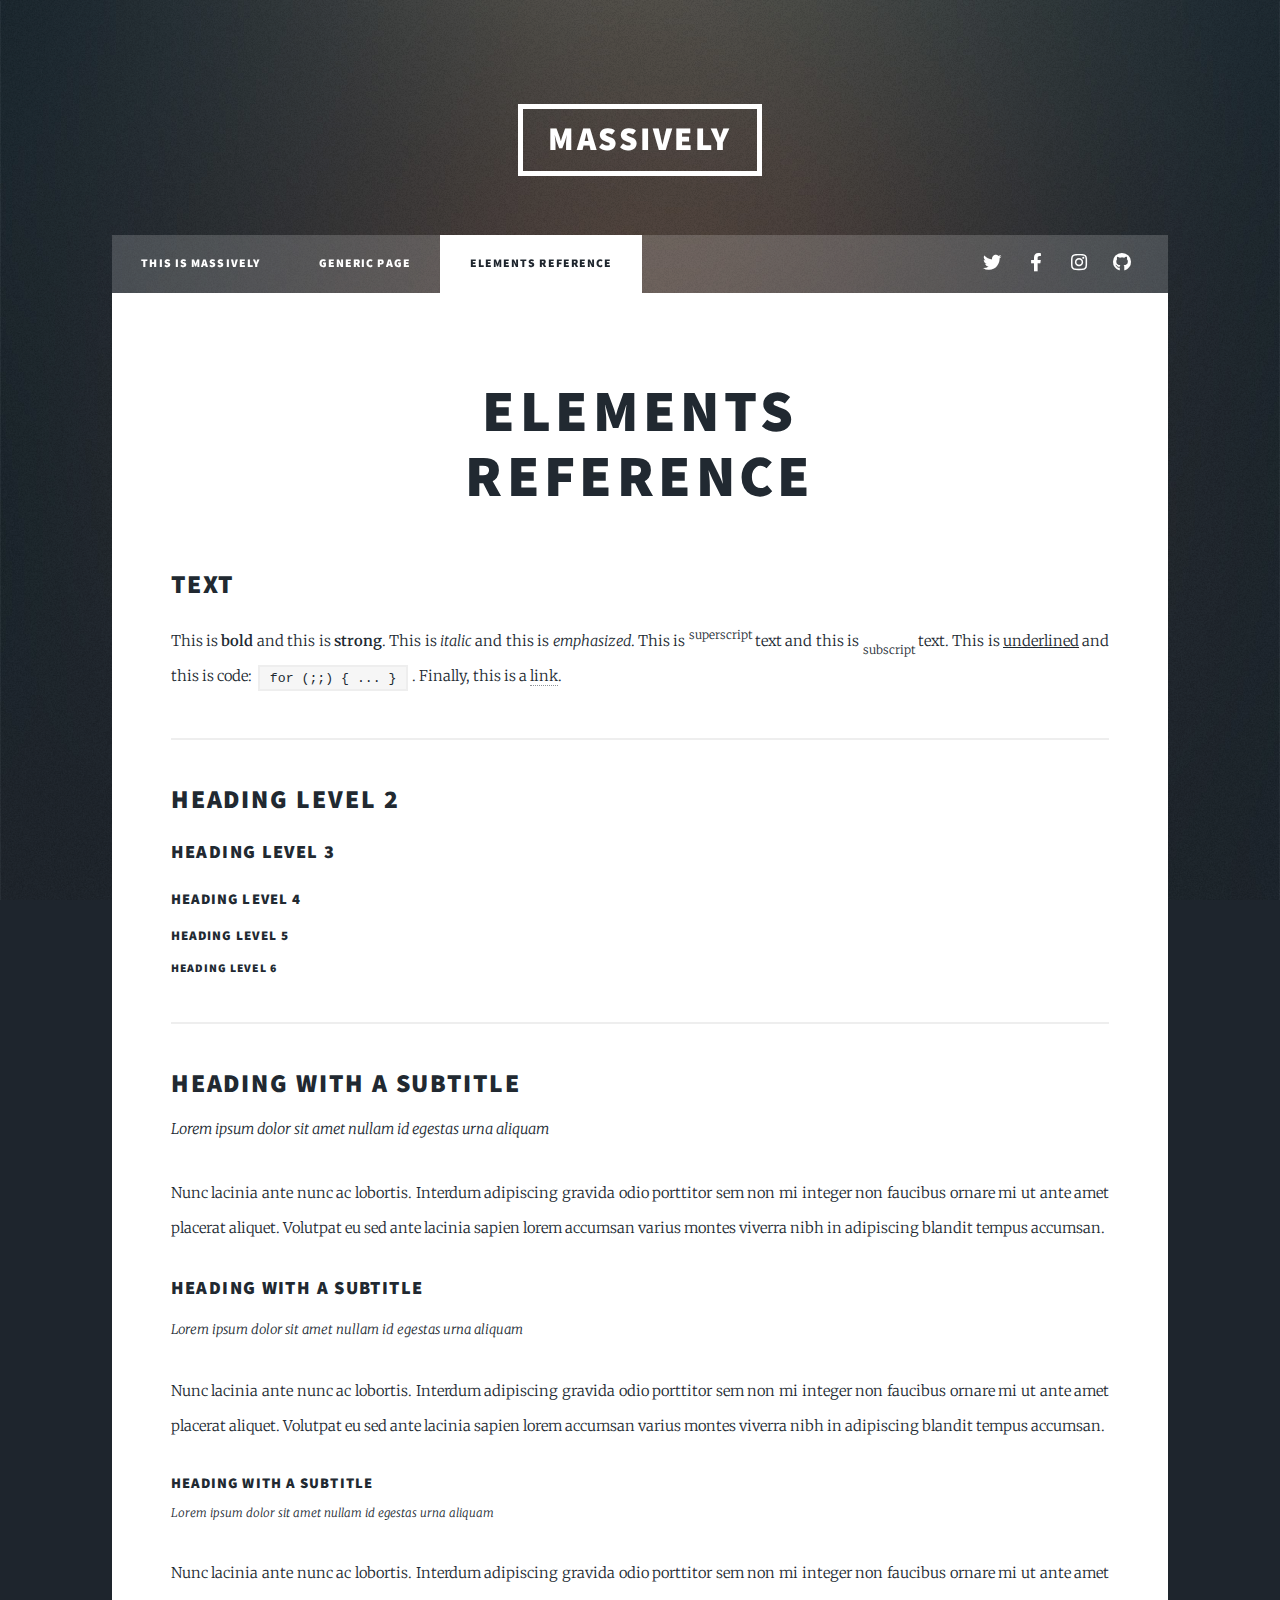
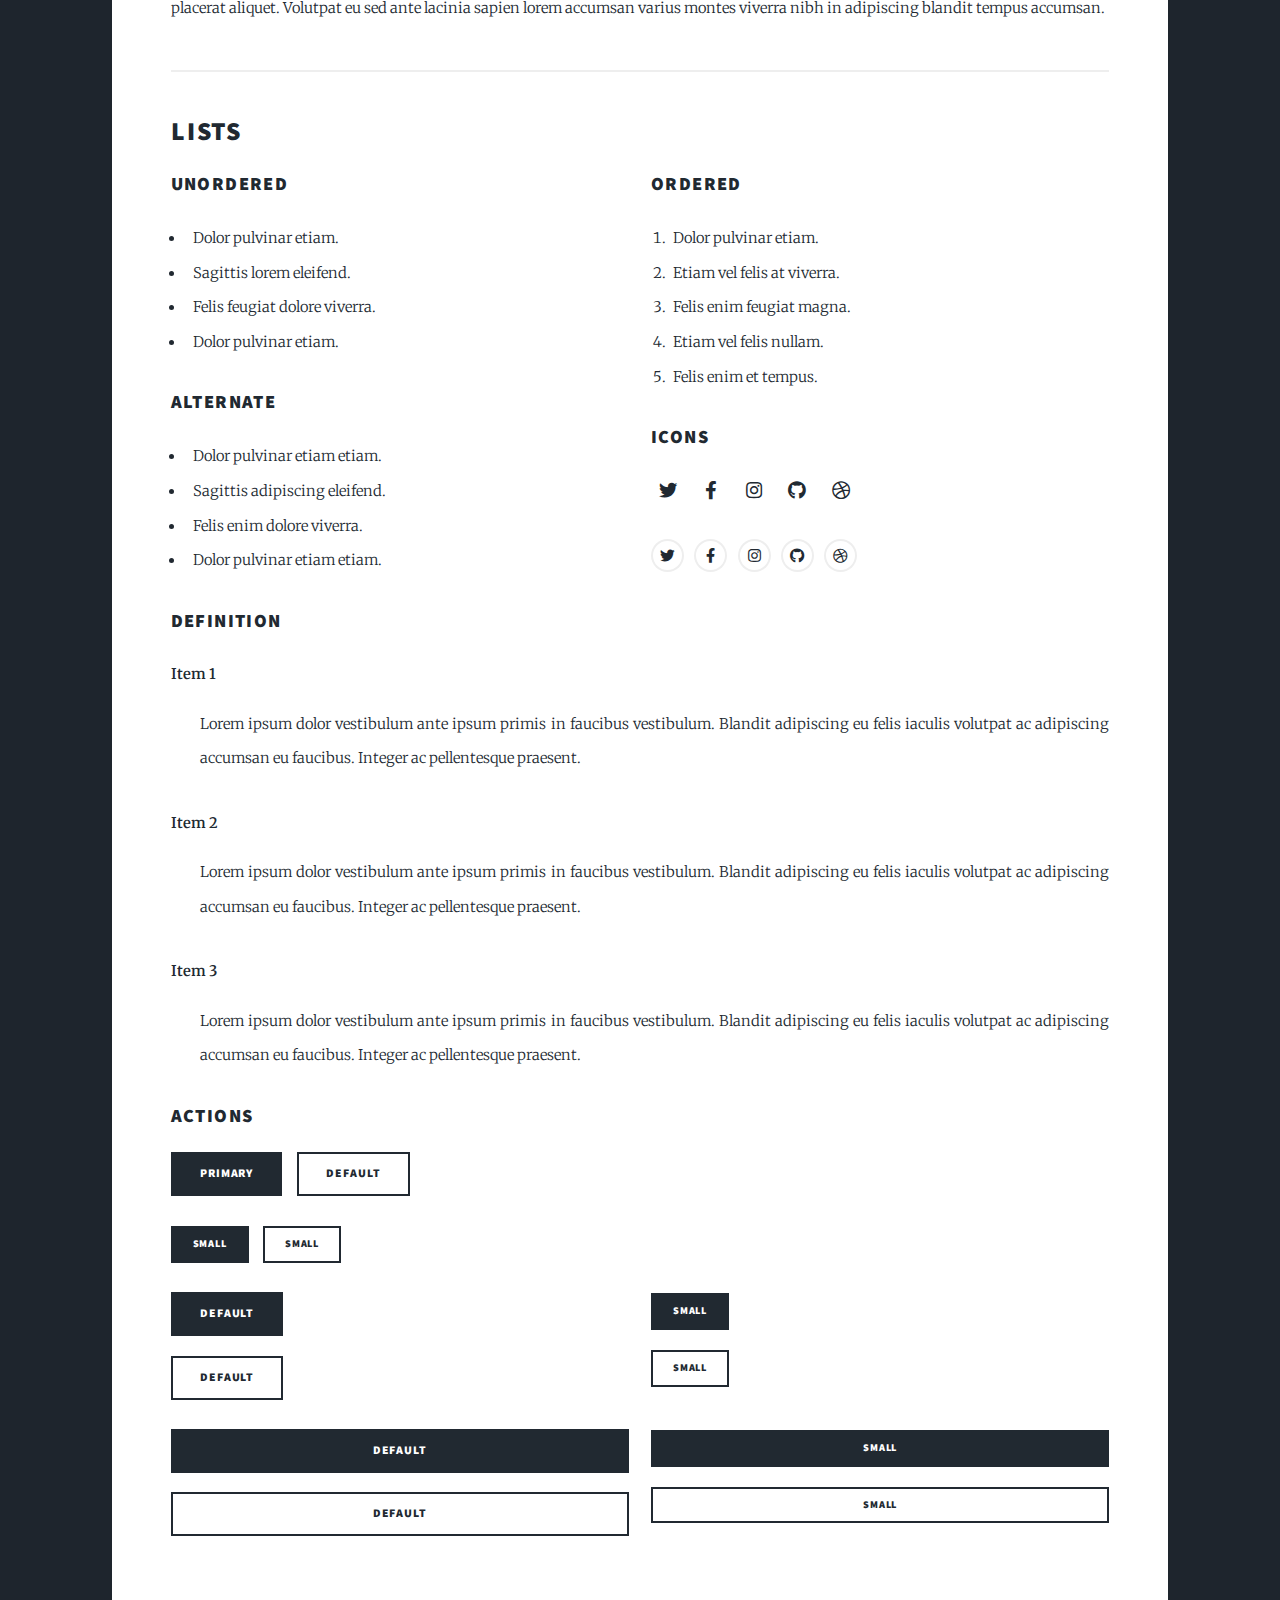
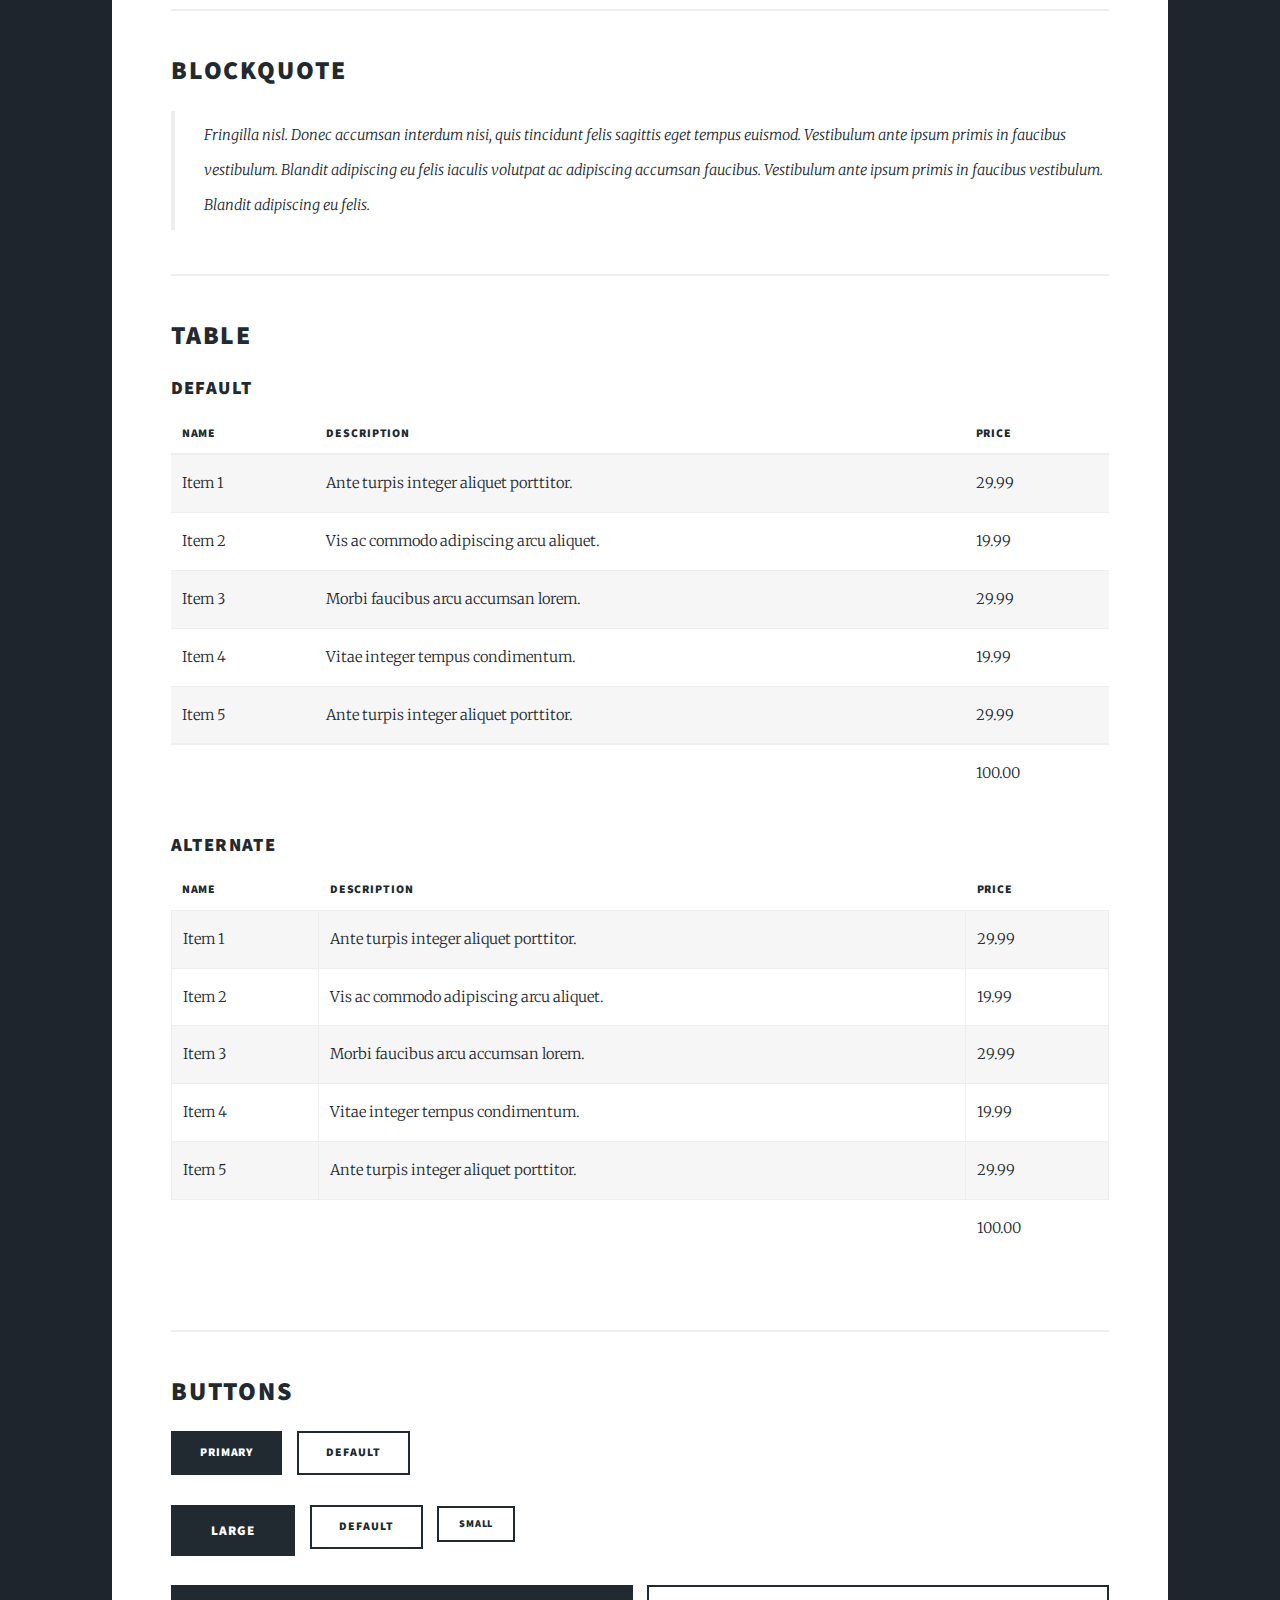
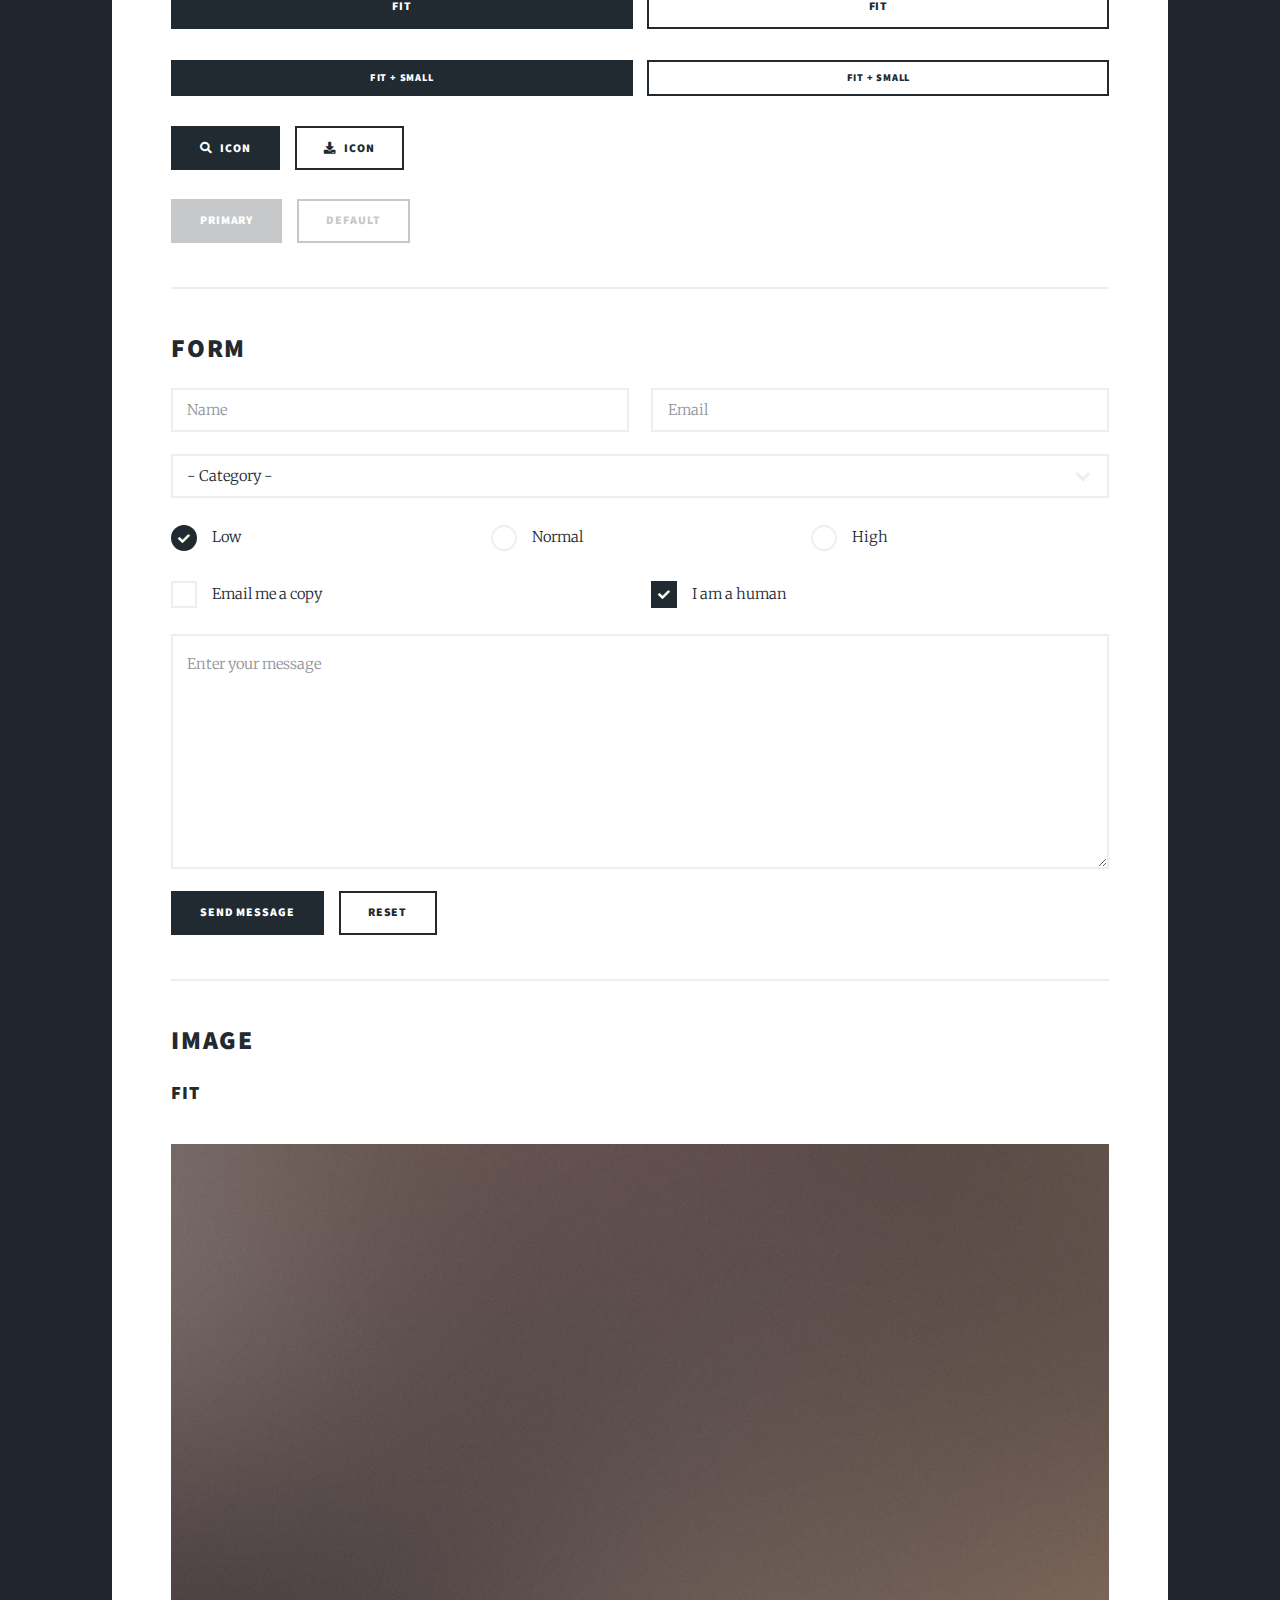
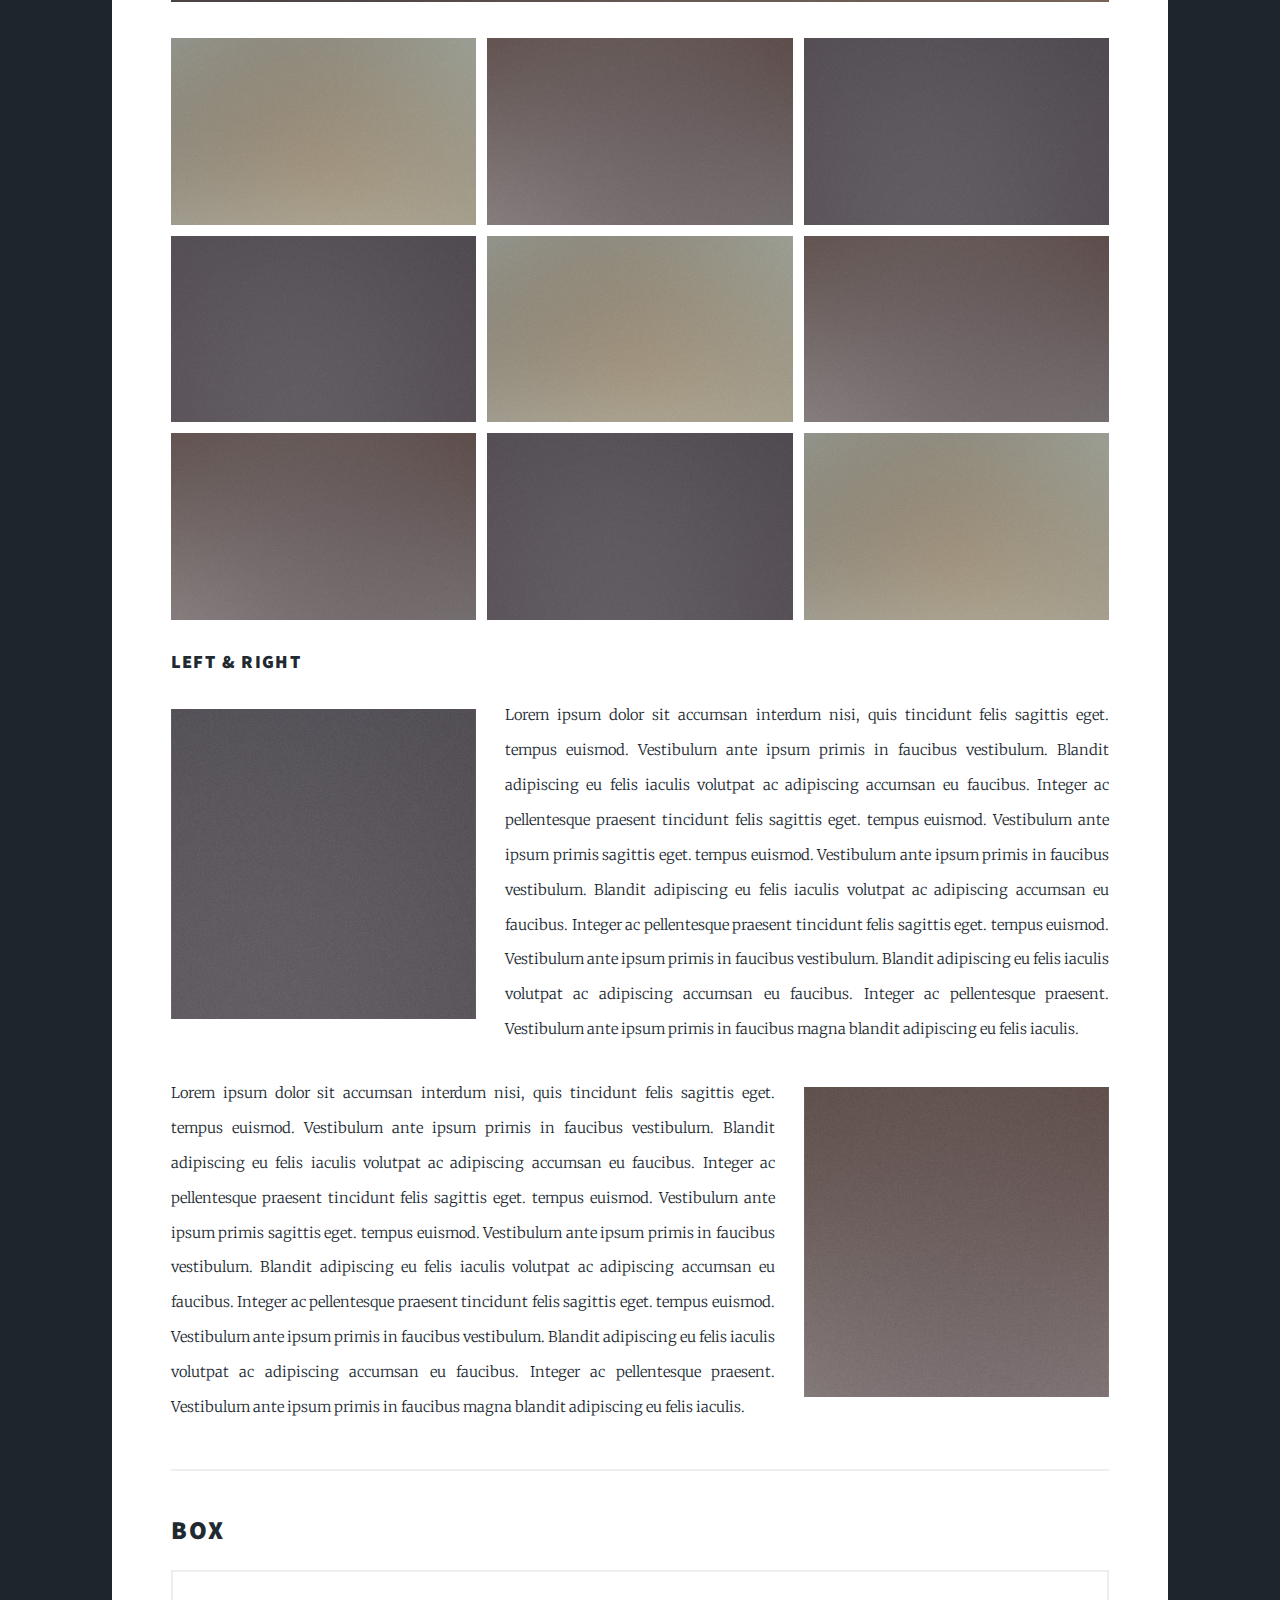
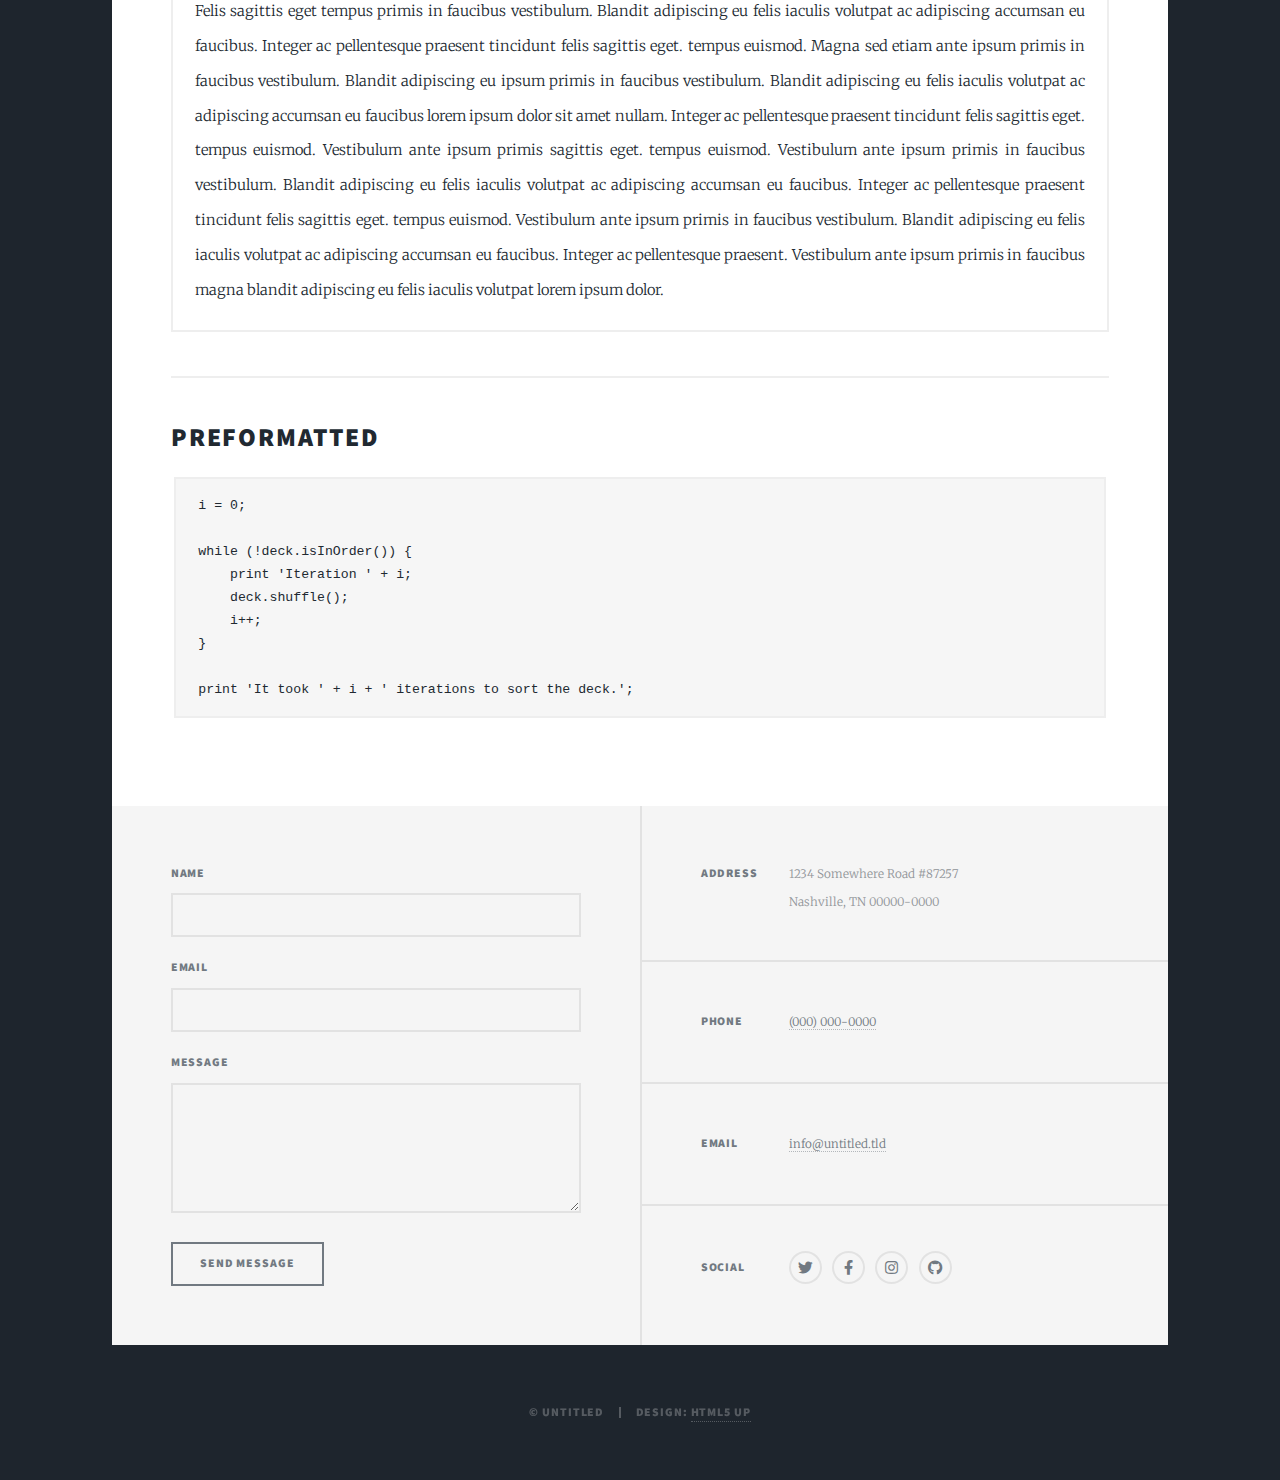
==== elements.html @ 3ec9ddf8 "Initial commit" ====
<!DOCTYPE HTML>
<!--
	Massively by HTML5 UP
	html5up.net | @ajlkn
	Free for personal and commercial use under the CCA 3.0 license (html5up.net/license)
-->
<html>
	<head>
		<title>Elements Reference - Massively by HTML5 UP</title>
		<meta charset="utf-8" />
		<meta name="viewport" content="width=device-width, initial-scale=1, user-scalable=no" />
		<link rel="stylesheet" href="assets/css/main.css" />
		<noscript><link rel="stylesheet" href="assets/css/noscript.css" /></noscript>
	</head>
	<body class="is-preload">

		<!-- Wrapper -->
			<div id="wrapper">

				<!-- Header -->
					<header id="header">
						<a href="index.html" class="logo">Massively</a>
					</header>

				<!-- Nav -->
					<nav id="nav">
						<ul class="links">
							<li><a href="index.html">This is Massively</a></li>
							<li><a href="generic.html">Generic Page</a></li>
							<li class="active"><a href="elements.html">Elements Reference</a></li>
						</ul>
						<ul class="icons">
							<li><a href="#" class="icon brands fa-twitter"><span class="label">Twitter</span></a></li>
							<li><a href="#" class="icon brands fa-facebook-f"><span class="label">Facebook</span></a></li>
							<li><a href="#" class="icon brands fa-instagram"><span class="label">Instagram</span></a></li>
							<li><a href="#" class="icon brands fa-github"><span class="label">GitHub</span></a></li>
						</ul>
					</nav>

				<!-- Main -->
					<div id="main">

						<!-- Post -->
							<section class="post">
								<header class="major">
									<h1>Elements<br />
									Reference</h1>
								</header>

								<!-- Text stuff -->
									<h2>Text</h2>
									<p>This is <b>bold</b> and this is <strong>strong</strong>. This is <i>italic</i> and this is <em>emphasized</em>.
									This is <sup>superscript</sup> text and this is <sub>subscript</sub> text.
									This is <u>underlined</u> and this is code: <code>for (;;) { ... }</code>.
									Finally, this is a <a href="#">link</a>.</p>
									<hr />
									<h2>Heading Level 2</h2>
									<h3>Heading Level 3</h3>
									<h4>Heading Level 4</h4>
									<h5>Heading Level 5</h5>
									<h6>Heading Level 6</h6>
									<hr />
									<header>
										<h2>Heading with a Subtitle</h2>
										<p>Lorem ipsum dolor sit amet nullam id egestas urna aliquam</p>
									</header>
									<p>Nunc lacinia ante nunc ac lobortis. Interdum adipiscing gravida odio porttitor sem non mi integer non faucibus ornare mi ut ante amet placerat aliquet. Volutpat eu sed ante lacinia sapien lorem accumsan varius montes viverra nibh in adipiscing blandit tempus accumsan.</p>
									<header>
										<h3>Heading with a Subtitle</h3>
										<p>Lorem ipsum dolor sit amet nullam id egestas urna aliquam</p>
									</header>
									<p>Nunc lacinia ante nunc ac lobortis. Interdum adipiscing gravida odio porttitor sem non mi integer non faucibus ornare mi ut ante amet placerat aliquet. Volutpat eu sed ante lacinia sapien lorem accumsan varius montes viverra nibh in adipiscing blandit tempus accumsan.</p>
									<header>
										<h4>Heading with a Subtitle</h4>
										<p>Lorem ipsum dolor sit amet nullam id egestas urna aliquam</p>
									</header>
									<p>Nunc lacinia ante nunc ac lobortis. Interdum adipiscing gravida odio porttitor sem non mi integer non faucibus ornare mi ut ante amet placerat aliquet. Volutpat eu sed ante lacinia sapien lorem accumsan varius montes viverra nibh in adipiscing blandit tempus accumsan.</p>

									<hr />

								<!-- Lists -->
									<h2>Lists</h2>
									<div class="row">
										<div class="col-6 col-12-small">

											<h3>Unordered</h3>
											<ul>
												<li>Dolor pulvinar etiam.</li>
												<li>Sagittis lorem eleifend.</li>
												<li>Felis feugiat dolore viverra.</li>
												<li>Dolor pulvinar etiam.</li>
											</ul>

											<h3>Alternate</h3>
											<ul class="alt">
												<li>Dolor pulvinar etiam etiam.</li>
												<li>Sagittis adipiscing eleifend.</li>
												<li>Felis enim dolore viverra.</li>
												<li>Dolor pulvinar etiam etiam.</li>
											</ul>

										</div>
										<div class="col-6 col-12-small">

											<h3>Ordered</h3>
											<ol>
												<li>Dolor pulvinar etiam.</li>
												<li>Etiam vel felis at viverra.</li>
												<li>Felis enim feugiat magna.</li>
												<li>Etiam vel felis nullam.</li>
												<li>Felis enim et tempus.</li>
											</ol>

											<h3>Icons</h3>
											<ul class="icons">
												<li><a href="#" class="icon brands fa-twitter"><span class="label">Twitter</span></a></li>
												<li><a href="#" class="icon brands fa-facebook-f"><span class="label">Facebook</span></a></li>
												<li><a href="#" class="icon brands fa-instagram"><span class="label">Instagram</span></a></li>
												<li><a href="#" class="icon brands fa-github"><span class="label">Github</span></a></li>
												<li><a href="#" class="icon brands fa-dribbble"><span class="label">Dribbble</span></a></li>
											</ul>
											<ul class="icons alt">
												<li><a href="#" class="icon brands alt fa-twitter"><span class="label">Twitter</span></a></li>
												<li><a href="#" class="icon brands alt fa-facebook-f"><span class="label">Facebook</span></a></li>
												<li><a href="#" class="icon brands alt fa-instagram"><span class="label">Instagram</span></a></li>
												<li><a href="#" class="icon brands alt fa-github"><span class="label">Github</span></a></li>
												<li><a href="#" class="icon brands alt fa-dribbble"><span class="label">Dribbble</span></a></li>
											</ul>

										</div>
									</div>
									<h3>Definition</h3>
									<dl>
										<dt>Item 1</dt>
										<dd>
											<p>Lorem ipsum dolor vestibulum ante ipsum primis in faucibus vestibulum. Blandit adipiscing eu felis iaculis volutpat ac adipiscing accumsan eu faucibus. Integer ac pellentesque praesent.</p>
										</dd>
										<dt>Item 2</dt>
										<dd>
											<p>Lorem ipsum dolor vestibulum ante ipsum primis in faucibus vestibulum. Blandit adipiscing eu felis iaculis volutpat ac adipiscing accumsan eu faucibus. Integer ac pellentesque praesent.</p>
										</dd>
										<dt>Item 3</dt>
										<dd>
											<p>Lorem ipsum dolor vestibulum ante ipsum primis in faucibus vestibulum. Blandit adipiscing eu felis iaculis volutpat ac adipiscing accumsan eu faucibus. Integer ac pellentesque praesent.</p>
										</dd>
									</dl>

									<h3>Actions</h3>
									<ul class="actions">
										<li><a href="#" class="button primary">Primary</a></li>
										<li><a href="#" class="button">Default</a></li>
									</ul>
									<ul class="actions small">
										<li><a href="#" class="button primary small">Small</a></li>
										<li><a href="#" class="button small">Small</a></li>
									</ul>
									<div class="row">
										<div class="col-6 col-12-small">
											<ul class="actions stacked">
												<li><a href="#" class="button primary">Default</a></li>
												<li><a href="#" class="button">Default</a></li>
											</ul>
										</div>
										<div class="col-6 col-12-small">
											<ul class="actions stacked">
												<li><a href="#" class="button primary small">Small</a></li>
												<li><a href="#" class="button small">Small</a></li>
											</ul>
										</div>
									</div>
									<div class="row">
										<div class="col-6 col-12-small">
											<ul class="actions stacked">
												<li><a href="#" class="button primary fit">Default</a></li>
												<li><a href="#" class="button fit">Default</a></li>
											</ul>
										</div>
										<div class="col-6 col-12-small">
											<ul class="actions stacked">
												<li><a href="#" class="button primary small fit">Small</a></li>
												<li><a href="#" class="button small fit">Small</a></li>
											</ul>
										</div>
									</div>

									<hr />

								<!-- Blockquote -->
									<h2>Blockquote</h2>
									<blockquote>Fringilla nisl. Donec accumsan interdum nisi, quis tincidunt felis sagittis eget tempus euismod. Vestibulum ante ipsum primis in faucibus vestibulum. Blandit adipiscing eu felis iaculis volutpat ac adipiscing accumsan faucibus. Vestibulum ante ipsum primis in faucibus vestibulum. Blandit adipiscing eu felis.</blockquote>

									<hr />

								<!-- Table -->
									<h2>Table</h2>

									<h3>Default</h3>
									<div class="table-wrapper">
										<table>
											<thead>
												<tr>
													<th>Name</th>
													<th>Description</th>
													<th>Price</th>
												</tr>
											</thead>
											<tbody>
												<tr>
													<td>Item 1</td>
													<td>Ante turpis integer aliquet porttitor.</td>
													<td>29.99</td>
												</tr>
												<tr>
													<td>Item 2</td>
													<td>Vis ac commodo adipiscing arcu aliquet.</td>
													<td>19.99</td>
												</tr>
												<tr>
													<td>Item 3</td>
													<td> Morbi faucibus arcu accumsan lorem.</td>
													<td>29.99</td>
												</tr>
												<tr>
													<td>Item 4</td>
													<td>Vitae integer tempus condimentum.</td>
													<td>19.99</td>
												</tr>
												<tr>
													<td>Item 5</td>
													<td>Ante turpis integer aliquet porttitor.</td>
													<td>29.99</td>
												</tr>
											</tbody>
											<tfoot>
												<tr>
													<td colspan="2"></td>
													<td>100.00</td>
												</tr>
											</tfoot>
										</table>
									</div>

									<h3>Alternate</h3>
									<div class="table-wrapper">
										<table class="alt">
											<thead>
												<tr>
													<th>Name</th>
													<th>Description</th>
													<th>Price</th>
												</tr>
											</thead>
											<tbody>
												<tr>
													<td>Item 1</td>
													<td>Ante turpis integer aliquet porttitor.</td>
													<td>29.99</td>
												</tr>
												<tr>
													<td>Item 2</td>
													<td>Vis ac commodo adipiscing arcu aliquet.</td>
													<td>19.99</td>
												</tr>
												<tr>
													<td>Item 3</td>
													<td> Morbi faucibus arcu accumsan lorem.</td>
													<td>29.99</td>
												</tr>
												<tr>
													<td>Item 4</td>
													<td>Vitae integer tempus condimentum.</td>
													<td>19.99</td>
												</tr>
												<tr>
													<td>Item 5</td>
													<td>Ante turpis integer aliquet porttitor.</td>
													<td>29.99</td>
												</tr>
											</tbody>
											<tfoot>
												<tr>
													<td colspan="2"></td>
													<td>100.00</td>
												</tr>
											</tfoot>
										</table>
									</div>

									<hr />

								<!-- Buttons -->
									<h2>Buttons</h2>
									<ul class="actions">
										<li><a href="#" class="button primary">Primary</a></li>
										<li><a href="#" class="button">Default</a></li>
									</ul>
									<ul class="actions">
										<li><a href="#" class="button primary large">Large</a></li>
										<li><a href="#" class="button">Default</a></li>
										<li><a href="#" class="button small">Small</a></li>
									</ul>
									<ul class="actions fit">
										<li><a href="#" class="button primary fit">Fit</a></li>
										<li><a href="#" class="button fit">Fit</a></li>
									</ul>
									<ul class="actions fit small">
										<li><a href="#" class="button primary fit small">Fit + Small</a></li>
										<li><a href="#" class="button fit small">Fit + Small</a></li>
									</ul>
									<ul class="actions">
										<li><a href="#" class="button primary icon solid fa-search">Icon</a></li>
										<li><a href="#" class="button icon solid fa-download">Icon</a></li>
									</ul>
									<ul class="actions">
										<li><span class="button primary disabled">Primary</span></li>
										<li><span class="button disabled">Default</span></li>
									</ul>

									<hr />

								<!-- Form -->
									<h2>Form</h2>

									<form method="post" action="#">
										<div class="row gtr-uniform">
											<div class="col-6 col-12-xsmall">
												<input type="text" name="demo-name" id="demo-name" value="" placeholder="Name" />
											</div>
											<div class="col-6 col-12-xsmall">
												<input type="email" name="demo-email" id="demo-email" value="" placeholder="Email" />
											</div>
											<!-- Break -->
											<div class="col-12">
												<select name="demo-category" id="demo-category">
													<option value="">- Category -</option>
													<option value="1">Manufacturing</option>
													<option value="1">Shipping</option>
													<option value="1">Administration</option>
													<option value="1">Human Resources</option>
												</select>
											</div>
											<!-- Break -->
											<div class="col-4 col-12-small">
												<input type="radio" id="demo-priority-low" name="demo-priority" checked>
												<label for="demo-priority-low">Low</label>
											</div>
											<div class="col-4 col-12-small">
												<input type="radio" id="demo-priority-normal" name="demo-priority">
												<label for="demo-priority-normal">Normal</label>
											</div>
											<div class="col-4 col-12-small">
												<input type="radio" id="demo-priority-high" name="demo-priority">
												<label for="demo-priority-high">High</label>
											</div>
											<!-- Break -->
											<div class="col-6 col-12-small">
												<input type="checkbox" id="demo-copy" name="demo-copy">
												<label for="demo-copy">Email me a copy</label>
											</div>
											<div class="col-6 col-12-small">
												<input type="checkbox" id="demo-human" name="demo-human" checked>
												<label for="demo-human">I am a human</label>
											</div>
											<!-- Break -->
											<div class="col-12">
												<textarea name="demo-message" id="demo-message" placeholder="Enter your message" rows="6"></textarea>
											</div>
											<!-- Break -->
											<div class="col-12">
												<ul class="actions">
													<li><input type="submit" value="Send Message" class="primary" /></li>
													<li><input type="reset" value="Reset" /></li>
												</ul>
											</div>
										</div>
									</form>

									<hr />

								<!-- Image -->
									<h2>Image</h2>

									<h3>Fit</h3>
									<span class="image fit"><img src="images/pic01.jpg" alt="" /></span>
									<div class="box alt">
										<div class="row gtr-50 gtr-uniform">
											<div class="col-4"><span class="image fit"><img src="images/pic02.jpg" alt="" /></span></div>
											<div class="col-4"><span class="image fit"><img src="images/pic03.jpg" alt="" /></span></div>
											<div class="col-4"><span class="image fit"><img src="images/pic04.jpg" alt="" /></span></div>
											<!-- Break -->
											<div class="col-4"><span class="image fit"><img src="images/pic04.jpg" alt="" /></span></div>
											<div class="col-4"><span class="image fit"><img src="images/pic02.jpg" alt="" /></span></div>
											<div class="col-4"><span class="image fit"><img src="images/pic03.jpg" alt="" /></span></div>
											<!-- Break -->
											<div class="col-4"><span class="image fit"><img src="images/pic03.jpg" alt="" /></span></div>
											<div class="col-4"><span class="image fit"><img src="images/pic04.jpg" alt="" /></span></div>
											<div class="col-4"><span class="image fit"><img src="images/pic02.jpg" alt="" /></span></div>
										</div>
									</div>

									<h3>Left &amp; Right</h3>
									<p><span class="image left"><img src="images/pic08.jpg" alt="" /></span>Lorem ipsum dolor sit accumsan interdum nisi, quis tincidunt felis sagittis eget. tempus euismod. Vestibulum ante ipsum primis in faucibus vestibulum. Blandit adipiscing eu felis iaculis volutpat ac adipiscing accumsan eu faucibus. Integer ac pellentesque praesent tincidunt felis sagittis eget. tempus euismod. Vestibulum ante ipsum primis sagittis eget. tempus euismod. Vestibulum ante ipsum primis in faucibus vestibulum. Blandit adipiscing eu felis iaculis volutpat ac adipiscing accumsan eu faucibus. Integer ac pellentesque praesent tincidunt felis sagittis eget. tempus euismod. Vestibulum ante ipsum primis in faucibus vestibulum. Blandit adipiscing eu felis iaculis volutpat ac adipiscing accumsan eu faucibus. Integer ac pellentesque praesent. Vestibulum ante ipsum primis in faucibus magna blandit adipiscing eu felis iaculis.</p>
									<p><span class="image right"><img src="images/pic09.jpg" alt="" /></span>Lorem ipsum dolor sit accumsan interdum nisi, quis tincidunt felis sagittis eget. tempus euismod. Vestibulum ante ipsum primis in faucibus vestibulum. Blandit adipiscing eu felis iaculis volutpat ac adipiscing accumsan eu faucibus. Integer ac pellentesque praesent tincidunt felis sagittis eget. tempus euismod. Vestibulum ante ipsum primis sagittis eget. tempus euismod. Vestibulum ante ipsum primis in faucibus vestibulum. Blandit adipiscing eu felis iaculis volutpat ac adipiscing accumsan eu faucibus. Integer ac pellentesque praesent tincidunt felis sagittis eget. tempus euismod. Vestibulum ante ipsum primis in faucibus vestibulum. Blandit adipiscing eu felis iaculis volutpat ac adipiscing accumsan eu faucibus. Integer ac pellentesque praesent. Vestibulum ante ipsum primis in faucibus magna blandit adipiscing eu felis iaculis.</p>

									<hr />

								<!-- Box -->
									<h2>Box</h2>
									<div class="box">
										<p>Felis sagittis eget tempus primis in faucibus vestibulum. Blandit adipiscing eu felis iaculis volutpat ac adipiscing accumsan eu faucibus. Integer ac pellentesque praesent tincidunt felis sagittis eget. tempus euismod. Magna sed etiam ante ipsum primis in faucibus vestibulum. Blandit adipiscing eu ipsum primis in faucibus vestibulum. Blandit adipiscing eu felis iaculis volutpat ac adipiscing accumsan eu faucibus lorem ipsum dolor sit amet nullam. Integer ac pellentesque praesent tincidunt felis sagittis eget. tempus euismod. Vestibulum ante ipsum primis sagittis eget. tempus euismod. Vestibulum ante ipsum primis in faucibus vestibulum. Blandit adipiscing eu felis iaculis volutpat ac adipiscing accumsan eu faucibus. Integer ac pellentesque praesent tincidunt felis sagittis eget. tempus euismod. Vestibulum ante ipsum primis in faucibus vestibulum. Blandit adipiscing eu felis iaculis volutpat ac adipiscing accumsan eu faucibus. Integer ac pellentesque praesent. Vestibulum ante ipsum primis in faucibus magna blandit adipiscing eu felis iaculis volutpat lorem ipsum dolor.</p>
									</div>

									<hr />

								<!-- Preformatted Code -->
									<h2>Preformatted</h2>
									<pre><code>i = 0;

while (!deck.isInOrder()) {
    print 'Iteration ' + i;
    deck.shuffle();
    i++;
}

print 'It took ' + i + ' iterations to sort the deck.';
</code></pre>

							</section>

					</div>

				<!-- Footer -->
					<footer id="footer">
						<section>
							<form method="post" action="#">
								<div class="fields">
									<div class="field">
										<label for="name">Name</label>
										<input type="text" name="name" id="name" />
									</div>
									<div class="field">
										<label for="email">Email</label>
										<input type="text" name="email" id="email" />
									</div>
									<div class="field">
										<label for="message">Message</label>
										<textarea name="message" id="message" rows="3"></textarea>
									</div>
								</div>
								<ul class="actions">
									<li><input type="submit" value="Send Message" /></li>
								</ul>
							</form>
						</section>
						<section class="split contact">
							<section class="alt">
								<h3>Address</h3>
								<p>1234 Somewhere Road #87257<br />
								Nashville, TN 00000-0000</p>
							</section>
							<section>
								<h3>Phone</h3>
								<p><a href="#">(000) 000-0000</a></p>
							</section>
							<section>
								<h3>Email</h3>
								<p><a href="#">info@untitled.tld</a></p>
							</section>
							<section>
								<h3>Social</h3>
								<ul class="icons alt">
									<li><a href="#" class="icon brands alt fa-twitter"><span class="label">Twitter</span></a></li>
									<li><a href="#" class="icon brands alt fa-facebook-f"><span class="label">Facebook</span></a></li>
									<li><a href="#" class="icon brands alt fa-instagram"><span class="label">Instagram</span></a></li>
									<li><a href="#" class="icon brands alt fa-github"><span class="label">GitHub</span></a></li>
								</ul>
							</section>
						</section>
					</footer>

				<!-- Copyright -->
					<div id="copyright">
						<ul><li>&copy; Untitled</li><li>Design: <a href="https://html5up.net">HTML5 UP</a></li></ul>
					</div>

			</div>

		<!-- Scripts -->
			<script src="assets/js/jquery.min.js"></script>
			<script src="assets/js/jquery.scrollex.min.js"></script>
			<script src="assets/js/jquery.scrolly.min.js"></script>
			<script src="assets/js/browser.min.js"></script>
			<script src="assets/js/breakpoints.min.js"></script>
			<script src="assets/js/util.js"></script>
			<script src="assets/js/main.js"></script>

	</body>
</html>
---- assets/css/main.css ----
@import url(fontawesome-all.min.css);
@import url("https://fonts.googleapis.com/css?family=Merriweather:300,700,300italic,700italic|Source+Sans+Pro:900");

/*
	Massively by HTML5 UP
	html5up.net | @ajlkn
	Free for personal and commercial use under the CCA 3.0 license (html5up.net/license)
*/

html, body, div, span, applet, object,
iframe, h1, h2, h3, h4, h5, h6, p, blockquote,
pre, a, abbr, acronym, address, big, cite,
code, del, dfn, em, img, ins, kbd, q, s, samp,
small, strike, strong, sub, sup, tt, var, b,
u, i, center, dl, dt, dd, ol, ul, li, fieldset,
form, label, legend, table, caption, tbody,
tfoot, thead, tr, th, td, article, aside,
canvas, details, embed, figure, figcaption,
footer, header, hgroup, menu, nav, output, ruby,
section, summary, time, mark, audio, video {
	margin: 0;
	padding: 0;
	border: 0;
	font-size: 100%;
	font: inherit;
	vertical-align: baseline;}

article, aside, details, figcaption, figure,
footer, header, hgroup, menu, nav, section {
	display: block;}

body {
	line-height: 1;
}

ol, ul {
	list-style: none;
}

blockquote, q {
	quotes: none;
}

	blockquote:before, blockquote:after, q:before, q:after {
		content: '';
		content: none;
	}

table {
	border-collapse: collapse;
	border-spacing: 0;
}

body {
	-webkit-text-size-adjust: none;
}

mark {
	background-color: transparent;
	color: inherit;
}

input::-moz-focus-inner {
	border: 0;
	padding: 0;
}

input, select, textarea {
	-moz-appearance: none;
	-webkit-appearance: none;
	-ms-appearance: none;
	appearance: none;
}

/* Basic */

	@-ms-viewport {
		width: device-width;
	}

	body {
		-ms-overflow-style: scrollbar;
	}

	@media screen and (max-width: 480px) {

		html, body {
			min-width: 320px;
		}

	}

	html {
		box-sizing: border-box;
	}

	*, *:before, *:after {
		box-sizing: inherit;
	}

	body {
		background-color: #1e252d;
	}

		body.is-preload *, body.is-preload *:before, body.is-preload *:after {
			-moz-animation: none !important;
			-webkit-animation: none !important;
			-ms-animation: none !important;
			animation: none !important;
			-moz-transition: none !important;
			-webkit-transition: none !important;
			-ms-transition: none !important;
			transition: none !important;
		}

/* Type */

	html {
		font-size: 16pt;
	}

		@media screen and (max-width: 1680px) {

			html {
				font-size: 12pt;
			}

		}

		@media screen and (max-width: 1280px) {

			html {
				font-size: 11pt;
			}

		}

		@media screen and (max-width: 360px) {

			html {
				font-size: 10pt;
			}

		}

	body {
		color: #212931;
	}

	body, input, select, textarea {
		font-family: "Merriweather", Georgia, serif;
		font-weight: 300;
		font-size: 1rem;
		line-height: 2.375;
	}

	a {
		-moz-transition: color 0.2s ease-in-out, background-color 0.2s ease-in-out, border-color 0.2s ease-in-out, box-shadow 0.2s ease-in-out;
		-webkit-transition: color 0.2s ease-in-out, background-color 0.2s ease-in-out, border-color 0.2s ease-in-out, box-shadow 0.2s ease-in-out;
		-ms-transition: color 0.2s ease-in-out, background-color 0.2s ease-in-out, border-color 0.2s ease-in-out, box-shadow 0.2s ease-in-out;
		transition: color 0.2s ease-in-out, background-color 0.2s ease-in-out, border-color 0.2s ease-in-out, box-shadow 0.2s ease-in-out;
		border-bottom: dotted 1px;
		text-decoration: none;
	}

		a:hover {
			border-bottom-color: transparent;
		}

	strong, b {
		font-weight: 600;
	}

	em, i {
		font-style: italic;
	}

	p {
		text-align: justify;
		margin: 0 0 2rem 0;
	}

	h1, h2, h3, h4, h5, h6 {
		font-family: "Source Sans Pro", Helvetica, sans-serif;
		font-weight: 900;
		line-height: 1.5;
		letter-spacing: 0.075em;
		text-transform: uppercase;
		margin: 0 0 1rem 0;
	}

		h1 a, h2 a, h3 a, h4 a, h5 a, h6 a {
			border-bottom: 0;
			color: inherit;
			text-decoration: none;
		}

	h1 {
		font-size: 4rem;
		line-height: 1.1;
		margin: 0 0 2rem 0;
	}

	h2 {
		font-size: 1.75rem;
		line-height: 1.3;
		margin: 0 0 1.5rem 0;
	}

	h3 {
		font-size: 1.25rem;
		margin: 0 0 1.5rem 0;
	}

	h4 {
		font-size: 1rem;
	}

	h5 {
		font-size: 0.9rem;
	}

	h6 {
		font-size: 0.8rem;
	}

	sub {
		font-size: 0.8rem;
		position: relative;
		top: 0.5rem;
	}

	sup {
		font-size: 0.8rem;
		position: relative;
		top: -0.5rem;
	}

	blockquote {
		border-left: solid 4px;
		font-style: italic;
		margin: 0 0 2rem 0;
		padding: 0.5rem 0 0.5rem 2rem;
	}

	code {
		border: solid 2px;
		font-family: "Courier New", monospace;
		font-size: 0.9rem;
		margin: 0 0.25rem;
		padding: 0.25rem 0.65rem;
	}

	pre {
		-webkit-overflow-scrolling: touch;
		font-family: "Courier New", monospace;
		font-size: 0.9rem;
		margin: 0 0 2rem 0;
	}

		pre code {
			display: block;
			line-height: 1.75;
			padding: 1rem 1.5rem;
			overflow-x: auto;
		}

	hr {
		border: 0;
		border-bottom: solid 2px;
		margin: 3rem 0;
	}

		hr.major {
			margin: 5rem 0;
		}

	.align-left {
		text-align: left;
	}

	.align-center {
		text-align: center;
	}

	.align-right {
		text-align: right;
	}

	input, select, textarea {
		color: #212931;
	}

	a {
		color: #212931;
		border-bottom-color: rgba(33, 41, 49, 0.5);
	}

		a:hover {
			border-bottom-color: transparent;
			color: #18bfef !important;
		}

	strong, b {
		color: #212931;
	}

	h1, h2, h3, h4, h5, h6 {
		color: #212931;
	}

	blockquote {
		border-left-color: #eeeeee;
	}

	code {
		background: rgba(220, 220, 220, 0.25);
		border-color: #eeeeee;
	}

	hr {
		border-bottom-color: #eeeeee;
	}

/* Row */

	.row {
		display: flex;
		flex-wrap: wrap;
		box-sizing: border-box;
		align-items: stretch;
	}

		.row > * {
			box-sizing: border-box;
		}

		.row.gtr-uniform > * > :last-child {
			margin-bottom: 0;
		}

		.row.aln-left {
			justify-content: flex-start;
		}

		.row.aln-center {
			justify-content: center;
		}

		.row.aln-right {
			justify-content: flex-end;
		}

		.row.aln-top {
			align-items: flex-start;
		}

		.row.aln-middle {
			align-items: center;
		}

		.row.aln-bottom {
			align-items: flex-end;
		}

		.row > .imp {
			order: -1;
		}

		.row > .col-1 {
			width: 8.33333%;
		}

		.row > .off-1 {
			margin-left: 8.33333%;
		}

		.row > .col-2 {
			width: 16.66667%;
		}

		.row > .off-2 {
			margin-left: 16.66667%;
		}

		.row > .col-3 {
			width: 25%;
		}

		.row > .off-3 {
			margin-left: 25%;
		}

		.row > .col-4 {
			width: 33.33333%;
		}

		.row > .off-4 {
			margin-left: 33.33333%;
		}

		.row > .col-5 {
			width: 41.66667%;
		}

		.row > .off-5 {
			margin-left: 41.66667%;
		}

		.row > .col-6 {
			width: 50%;
		}

		.row > .off-6 {
			margin-left: 50%;
		}

		.row > .col-7 {
			width: 58.33333%;
		}

		.row > .off-7 {
			margin-left: 58.33333%;
		}

		.row > .col-8 {
			width: 66.66667%;
		}

		.row > .off-8 {
			margin-left: 66.66667%;
		}

		.row > .col-9 {
			width: 75%;
		}

		.row > .off-9 {
			margin-left: 75%;
		}

		.row > .col-10 {
			width: 83.33333%;
		}

		.row > .off-10 {
			margin-left: 83.33333%;
		}

		.row > .col-11 {
			width: 91.66667%;
		}

		.row > .off-11 {
			margin-left: 91.66667%;
		}

		.row > .col-12 {
			width: 100%;
		}

		.row > .off-12 {
			margin-left: 100%;
		}

		.row.gtr-0 {
			margin-top: 0;
			margin-left: 0rem;
		}

			.row.gtr-0 > * {
				padding: 0 0 0 0rem;
			}

			.row.gtr-0.gtr-uniform {
				margin-top: 0rem;
			}

				.row.gtr-0.gtr-uniform > * {
					padding-top: 0rem;
				}

		.row.gtr-25 {
			margin-top: 0;
			margin-left: -0.375rem;
		}

			.row.gtr-25 > * {
				padding: 0 0 0 0.375rem;
			}

			.row.gtr-25.gtr-uniform {
				margin-top: -0.375rem;
			}

				.row.gtr-25.gtr-uniform > * {
					padding-top: 0.375rem;
				}

		.row.gtr-50 {
			margin-top: 0;
			margin-left: -0.75rem;
		}

			.row.gtr-50 > * {
				padding: 0 0 0 0.75rem;
			}

			.row.gtr-50.gtr-uniform {
				margin-top: -0.75rem;
			}

				.row.gtr-50.gtr-uniform > * {
					padding-top: 0.75rem;
				}

		.row {
			margin-top: 0;
			margin-left: -1.5rem;
		}

			.row > * {
				padding: 0 0 0 1.5rem;
			}

			.row.gtr-uniform {
				margin-top: -1.5rem;
			}

				.row.gtr-uniform > * {
					padding-top: 1.5rem;
				}

		.row.gtr-150 {
			margin-top: 0;
			margin-left: -2.25rem;
		}

			.row.gtr-150 > * {
				padding: 0 0 0 2.25rem;
			}

			.row.gtr-150.gtr-uniform {
				margin-top: -2.25rem;
			}

				.row.gtr-150.gtr-uniform > * {
					padding-top: 2.25rem;
				}

		.row.gtr-200 {
			margin-top: 0;
			margin-left: -3rem;
		}

			.row.gtr-200 > * {
				padding: 0 0 0 3rem;
			}

			.row.gtr-200.gtr-uniform {
				margin-top: -3rem;
			}

				.row.gtr-200.gtr-uniform > * {
					padding-top: 3rem;
				}

		@media screen and (max-width: 1680px) {

			.row {
				display: flex;
				flex-wrap: wrap;
				box-sizing: border-box;
				align-items: stretch;
			}

				.row > * {
					box-sizing: border-box;
				}

				.row.gtr-uniform > * > :last-child {
					margin-bottom: 0;
				}

				.row.aln-left {
					justify-content: flex-start;
				}

				.row.aln-center {
					justify-content: center;
				}

				.row.aln-right {
					justify-content: flex-end;
				}

				.row.aln-top {
					align-items: flex-start;
				}

				.row.aln-middle {
					align-items: center;
				}

				.row.aln-bottom {
					align-items: flex-end;
				}

				.row > .imp-xlarge {
					order: -1;
				}

				.row > .col-1-xlarge {
					width: 8.33333%;
				}

				.row > .off-1-xlarge {
					margin-left: 8.33333%;
				}

				.row > .col-2-xlarge {
					width: 16.66667%;
				}

				.row > .off-2-xlarge {
					margin-left: 16.66667%;
				}

				.row > .col-3-xlarge {
					width: 25%;
				}

				.row > .off-3-xlarge {
					margin-left: 25%;
				}

				.row > .col-4-xlarge {
					width: 33.33333%;
				}

				.row > .off-4-xlarge {
					margin-left: 33.33333%;
				}

				.row > .col-5-xlarge {
					width: 41.66667%;
				}

				.row > .off-5-xlarge {
					margin-left: 41.66667%;
				}

				.row > .col-6-xlarge {
					width: 50%;
				}

				.row > .off-6-xlarge {
					margin-left: 50%;
				}

				.row > .col-7-xlarge {
					width: 58.33333%;
				}

				.row > .off-7-xlarge {
					margin-left: 58.33333%;
				}

				.row > .col-8-xlarge {
					width: 66.66667%;
				}

				.row > .off-8-xlarge {
					margin-left: 66.66667%;
				}

				.row > .col-9-xlarge {
					width: 75%;
				}

				.row > .off-9-xlarge {
					margin-left: 75%;
				}

				.row > .col-10-xlarge {
					width: 83.33333%;
				}

				.row > .off-10-xlarge {
					margin-left: 83.33333%;
				}

				.row > .col-11-xlarge {
					width: 91.66667%;
				}

				.row > .off-11-xlarge {
					margin-left: 91.66667%;
				}

				.row > .col-12-xlarge {
					width: 100%;
				}

				.row > .off-12-xlarge {
					margin-left: 100%;
				}

				.row.gtr-0 {
					margin-top: 0;
					margin-left: 0rem;
				}

					.row.gtr-0 > * {
						padding: 0 0 0 0rem;
					}

					.row.gtr-0.gtr-uniform {
						margin-top: 0rem;
					}

						.row.gtr-0.gtr-uniform > * {
							padding-top: 0rem;
						}

				.row.gtr-25 {
					margin-top: 0;
					margin-left: -0.375rem;
				}

					.row.gtr-25 > * {
						padding: 0 0 0 0.375rem;
					}

					.row.gtr-25.gtr-uniform {
						margin-top: -0.375rem;
					}

						.row.gtr-25.gtr-uniform > * {
							padding-top: 0.375rem;
						}

				.row.gtr-50 {
					margin-top: 0;
					margin-left: -0.75rem;
				}

					.row.gtr-50 > * {
						padding: 0 0 0 0.75rem;
					}

					.row.gtr-50.gtr-uniform {
						margin-top: -0.75rem;
					}

						.row.gtr-50.gtr-uniform > * {
							padding-top: 0.75rem;
						}

				.row {
					margin-top: 0;
					margin-left: -1.5rem;
				}

					.row > * {
						padding: 0 0 0 1.5rem;
					}

					.row.gtr-uniform {
						margin-top: -1.5rem;
					}

						.row.gtr-uniform > * {
							padding-top: 1.5rem;
						}

				.row.gtr-150 {
					margin-top: 0;
					margin-left: -2.25rem;
				}

					.row.gtr-150 > * {
						padding: 0 0 0 2.25rem;
					}

					.row.gtr-150.gtr-uniform {
						margin-top: -2.25rem;
					}

						.row.gtr-150.gtr-uniform > * {
							padding-top: 2.25rem;
						}

				.row.gtr-200 {
					margin-top: 0;
					margin-left: -3rem;
				}

					.row.gtr-200 > * {
						padding: 0 0 0 3rem;
					}

					.row.gtr-200.gtr-uniform {
						margin-top: -3rem;
					}

						.row.gtr-200.gtr-uniform > * {
							padding-top: 3rem;
						}

		}

		@media screen and (max-width: 1280px) {

			.row {
				display: flex;
				flex-wrap: wrap;
				box-sizing: border-box;
				align-items: stretch;
			}

				.row > * {
					box-sizing: border-box;
				}

				.row.gtr-uniform > * > :last-child {
					margin-bottom: 0;
				}

				.row.aln-left {
					justify-content: flex-start;
				}

				.row.aln-center {
					justify-content: center;
				}

				.row.aln-right {
					justify-content: flex-end;
				}

				.row.aln-top {
					align-items: flex-start;
				}

				.row.aln-middle {
					align-items: center;
				}

				.row.aln-bottom {
					align-items: flex-end;
				}

				.row > .imp-large {
					order: -1;
				}

				.row > .col-1-large {
					width: 8.33333%;
				}

				.row > .off-1-large {
					margin-left: 8.33333%;
				}

				.row > .col-2-large {
					width: 16.66667%;
				}

				.row > .off-2-large {
					margin-left: 16.66667%;
				}

				.row > .col-3-large {
					width: 25%;
				}

				.row > .off-3-large {
					margin-left: 25%;
				}

				.row > .col-4-large {
					width: 33.33333%;
				}

				.row > .off-4-large {
					margin-left: 33.33333%;
				}

				.row > .col-5-large {
					width: 41.66667%;
				}

				.row > .off-5-large {
					margin-left: 41.66667%;
				}

				.row > .col-6-large {
					width: 50%;
				}

				.row > .off-6-large {
					margin-left: 50%;
				}

				.row > .col-7-large {
					width: 58.33333%;
				}

				.row > .off-7-large {
					margin-left: 58.33333%;
				}

				.row > .col-8-large {
					width: 66.66667%;
				}

				.row > .off-8-large {
					margin-left: 66.66667%;
				}

				.row > .col-9-large {
					width: 75%;
				}

				.row > .off-9-large {
					margin-left: 75%;
				}

				.row > .col-10-large {
					width: 83.33333%;
				}

				.row > .off-10-large {
					margin-left: 83.33333%;
				}

				.row > .col-11-large {
					width: 91.66667%;
				}

				.row > .off-11-large {
					margin-left: 91.66667%;
				}

				.row > .col-12-large {
					width: 100%;
				}

				.row > .off-12-large {
					margin-left: 100%;
				}

				.row.gtr-0 {
					margin-top: 0;
					margin-left: 0rem;
				}

					.row.gtr-0 > * {
						padding: 0 0 0 0rem;
					}

					.row.gtr-0.gtr-uniform {
						margin-top: 0rem;
					}

						.row.gtr-0.gtr-uniform > * {
							padding-top: 0rem;
						}

				.row.gtr-25 {
					margin-top: 0;
					margin-left: -0.375rem;
				}

					.row.gtr-25 > * {
						padding: 0 0 0 0.375rem;
					}

					.row.gtr-25.gtr-uniform {
						margin-top: -0.375rem;
					}

						.row.gtr-25.gtr-uniform > * {
							padding-top: 0.375rem;
						}

				.row.gtr-50 {
					margin-top: 0;
					margin-left: -0.75rem;
				}

					.row.gtr-50 > * {
						padding: 0 0 0 0.75rem;
					}

					.row.gtr-50.gtr-uniform {
						margin-top: -0.75rem;
					}

						.row.gtr-50.gtr-uniform > * {
							padding-top: 0.75rem;
						}

				.row {
					margin-top: 0;
					margin-left: -1.5rem;
				}

					.row > * {
						padding: 0 0 0 1.5rem;
					}

					.row.gtr-uniform {
						margin-top: -1.5rem;
					}

						.row.gtr-uniform > * {
							padding-top: 1.5rem;
						}

				.row.gtr-150 {
					margin-top: 0;
					margin-left: -2.25rem;
				}

					.row.gtr-150 > * {
						padding: 0 0 0 2.25rem;
					}

					.row.gtr-150.gtr-uniform {
						margin-top: -2.25rem;
					}

						.row.gtr-150.gtr-uniform > * {
							padding-top: 2.25rem;
						}

				.row.gtr-200 {
					margin-top: 0;
					margin-left: -3rem;
				}

					.row.gtr-200 > * {
						padding: 0 0 0 3rem;
					}

					.row.gtr-200.gtr-uniform {
						margin-top: -3rem;
					}

						.row.gtr-200.gtr-uniform > * {
							padding-top: 3rem;
						}

		}

		@media screen and (max-width: 980px) {

			.row {
				display: flex;
				flex-wrap: wrap;
				box-sizing: border-box;
				align-items: stretch;
			}

				.row > * {
					box-sizing: border-box;
				}

				.row.gtr-uniform > * > :last-child {
					margin-bottom: 0;
				}

				.row.aln-left {
					justify-content: flex-start;
				}

				.row.aln-center {
					justify-content: center;
				}

				.row.aln-right {
					justify-content: flex-end;
				}

				.row.aln-top {
					align-items: flex-start;
				}

				.row.aln-middle {
					align-items: center;
				}

				.row.aln-bottom {
					align-items: flex-end;
				}

				.row > .imp-medium {
					order: -1;
				}

				.row > .col-1-medium {
					width: 8.33333%;
				}

				.row > .off-1-medium {
					margin-left: 8.33333%;
				}

				.row > .col-2-medium {
					width: 16.66667%;
				}

				.row > .off-2-medium {
					margin-left: 16.66667%;
				}

				.row > .col-3-medium {
					width: 25%;
				}

				.row > .off-3-medium {
					margin-left: 25%;
				}

				.row > .col-4-medium {
					width: 33.33333%;
				}

				.row > .off-4-medium {
					margin-left: 33.33333%;
				}

				.row > .col-5-medium {
					width: 41.66667%;
				}

				.row > .off-5-medium {
					margin-left: 41.66667%;
				}

				.row > .col-6-medium {
					width: 50%;
				}

				.row > .off-6-medium {
					margin-left: 50%;
				}

				.row > .col-7-medium {
					width: 58.33333%;
				}

				.row > .off-7-medium {
					margin-left: 58.33333%;
				}

				.row > .col-8-medium {
					width: 66.66667%;
				}

				.row > .off-8-medium {
					margin-left: 66.66667%;
				}

				.row > .col-9-medium {
					width: 75%;
				}

				.row > .off-9-medium {
					margin-left: 75%;
				}

				.row > .col-10-medium {
					width: 83.33333%;
				}

				.row > .off-10-medium {
					margin-left: 83.33333%;
				}

				.row > .col-11-medium {
					width: 91.66667%;
				}

				.row > .off-11-medium {
					margin-left: 91.66667%;
				}

				.row > .col-12-medium {
					width: 100%;
				}

				.row > .off-12-medium {
					margin-left: 100%;
				}

				.row.gtr-0 {
					margin-top: 0;
					margin-left: 0rem;
				}

					.row.gtr-0 > * {
						padding: 0 0 0 0rem;
					}

					.row.gtr-0.gtr-uniform {
						margin-top: 0rem;
					}

						.row.gtr-0.gtr-uniform > * {
							padding-top: 0rem;
						}

				.row.gtr-25 {
					margin-top: 0;
					margin-left: -0.375rem;
				}

					.row.gtr-25 > * {
						padding: 0 0 0 0.375rem;
					}

					.row.gtr-25.gtr-uniform {
						margin-top: -0.375rem;
					}

						.row.gtr-25.gtr-uniform > * {
							padding-top: 0.375rem;
						}

				.row.gtr-50 {
					margin-top: 0;
					margin-left: -0.75rem;
				}

					.row.gtr-50 > * {
						padding: 0 0 0 0.75rem;
					}

					.row.gtr-50.gtr-uniform {
						margin-top: -0.75rem;
					}

						.row.gtr-50.gtr-uniform > * {
							padding-top: 0.75rem;
						}

				.row {
					margin-top: 0;
					margin-left: -1.5rem;
				}

					.row > * {
						padding: 0 0 0 1.5rem;
					}

					.row.gtr-uniform {
						margin-top: -1.5rem;
					}

						.row.gtr-uniform > * {
							padding-top: 1.5rem;
						}

				.row.gtr-150 {
					margin-top: 0;
					margin-left: -2.25rem;
				}

					.row.gtr-150 > * {
						padding: 0 0 0 2.25rem;
					}

					.row.gtr-150.gtr-uniform {
						margin-top: -2.25rem;
					}

						.row.gtr-150.gtr-uniform > * {
							padding-top: 2.25rem;
						}

				.row.gtr-200 {
					margin-top: 0;
					margin-left: -3rem;
				}

					.row.gtr-200 > * {
						padding: 0 0 0 3rem;
					}

					.row.gtr-200.gtr-uniform {
						margin-top: -3rem;
					}

						.row.gtr-200.gtr-uniform > * {
							padding-top: 3rem;
						}

		}

		@media screen and (max-width: 736px) {

			.row {
				display: flex;
				flex-wrap: wrap;
				box-sizing: border-box;
				align-items: stretch;
			}

				.row > * {
					box-sizing: border-box;
				}

				.row.gtr-uniform > * > :last-child {
					margin-bottom: 0;
				}

				.row.aln-left {
					justify-content: flex-start;
				}

				.row.aln-center {
					justify-content: center;
				}

				.row.aln-right {
					justify-content: flex-end;
				}

				.row.aln-top {
					align-items: flex-start;
				}

				.row.aln-middle {
					align-items: center;
				}

				.row.aln-bottom {
					align-items: flex-end;
				}

				.row > .imp-small {
					order: -1;
				}

				.row > .col-1-small {
					width: 8.33333%;
				}

				.row > .off-1-small {
					margin-left: 8.33333%;
				}

				.row > .col-2-small {
					width: 16.66667%;
				}

				.row > .off-2-small {
					margin-left: 16.66667%;
				}

				.row > .col-3-small {
					width: 25%;
				}

				.row > .off-3-small {
					margin-left: 25%;
				}

				.row > .col-4-small {
					width: 33.33333%;
				}

				.row > .off-4-small {
					margin-left: 33.33333%;
				}

				.row > .col-5-small {
					width: 41.66667%;
				}

				.row > .off-5-small {
					margin-left: 41.66667%;
				}

				.row > .col-6-small {
					width: 50%;
				}

				.row > .off-6-small {
					margin-left: 50%;
				}

				.row > .col-7-small {
					width: 58.33333%;
				}

				.row > .off-7-small {
					margin-left: 58.33333%;
				}

				.row > .col-8-small {
					width: 66.66667%;
				}

				.row > .off-8-small {
					margin-left: 66.66667%;
				}

				.row > .col-9-small {
					width: 75%;
				}

				.row > .off-9-small {
					margin-left: 75%;
				}

				.row > .col-10-small {
					width: 83.33333%;
				}

				.row > .off-10-small {
					margin-left: 83.33333%;
				}

				.row > .col-11-small {
					width: 91.66667%;
				}

				.row > .off-11-small {
					margin-left: 91.66667%;
				}

				.row > .col-12-small {
					width: 100%;
				}

				.row > .off-12-small {
					margin-left: 100%;
				}

				.row.gtr-0 {
					margin-top: 0;
					margin-left: 0rem;
				}

					.row.gtr-0 > * {
						padding: 0 0 0 0rem;
					}

					.row.gtr-0.gtr-uniform {
						margin-top: 0rem;
					}

						.row.gtr-0.gtr-uniform > * {
							padding-top: 0rem;
						}

				.row.gtr-25 {
					margin-top: 0;
					margin-left: -0.375rem;
				}

					.row.gtr-25 > * {
						padding: 0 0 0 0.375rem;
					}

					.row.gtr-25.gtr-uniform {
						margin-top: -0.375rem;
					}

						.row.gtr-25.gtr-uniform > * {
							padding-top: 0.375rem;
						}

				.row.gtr-50 {
					margin-top: 0;
					margin-left: -0.75rem;
				}

					.row.gtr-50 > * {
						padding: 0 0 0 0.75rem;
					}

					.row.gtr-50.gtr-uniform {
						margin-top: -0.75rem;
					}

						.row.gtr-50.gtr-uniform > * {
							padding-top: 0.75rem;
						}

				.row {
					margin-top: 0;
					margin-left: -1.5rem;
				}

					.row > * {
						padding: 0 0 0 1.5rem;
					}

					.row.gtr-uniform {
						margin-top: -1.5rem;
					}

						.row.gtr-uniform > * {
							padding-top: 1.5rem;
						}

				.row.gtr-150 {
					margin-top: 0;
					margin-left: -2.25rem;
				}

					.row.gtr-150 > * {
						padding: 0 0 0 2.25rem;
					}

					.row.gtr-150.gtr-uniform {
						margin-top: -2.25rem;
					}

						.row.gtr-150.gtr-uniform > * {
							padding-top: 2.25rem;
						}

				.row.gtr-200 {
					margin-top: 0;
					margin-left: -3rem;
				}

					.row.gtr-200 > * {
						padding: 0 0 0 3rem;
					}

					.row.gtr-200.gtr-uniform {
						margin-top: -3rem;
					}

						.row.gtr-200.gtr-uniform > * {
							padding-top: 3rem;
						}

		}

		@media screen and (max-width: 480px) {

			.row {
				display: flex;
				flex-wrap: wrap;
				box-sizing: border-box;
				align-items: stretch;
			}

				.row > * {
					box-sizing: border-box;
				}

				.row.gtr-uniform > * > :last-child {
					margin-bottom: 0;
				}

				.row.aln-left {
					justify-content: flex-start;
				}

				.row.aln-center {
					justify-content: center;
				}

				.row.aln-right {
					justify-content: flex-end;
				}

				.row.aln-top {
					align-items: flex-start;
				}

				.row.aln-middle {
					align-items: center;
				}

				.row.aln-bottom {
					align-items: flex-end;
				}

				.row > .imp-xsmall {
					order: -1;
				}

				.row > .col-1-xsmall {
					width: 8.33333%;
				}

				.row > .off-1-xsmall {
					margin-left: 8.33333%;
				}

				.row > .col-2-xsmall {
					width: 16.66667%;
				}

				.row > .off-2-xsmall {
					margin-left: 16.66667%;
				}

				.row > .col-3-xsmall {
					width: 25%;
				}

				.row > .off-3-xsmall {
					margin-left: 25%;
				}

				.row > .col-4-xsmall {
					width: 33.33333%;
				}

				.row > .off-4-xsmall {
					margin-left: 33.33333%;
				}

				.row > .col-5-xsmall {
					width: 41.66667%;
				}

				.row > .off-5-xsmall {
					margin-left: 41.66667%;
				}

				.row > .col-6-xsmall {
					width: 50%;
				}

				.row > .off-6-xsmall {
					margin-left: 50%;
				}

				.row > .col-7-xsmall {
					width: 58.33333%;
				}

				.row > .off-7-xsmall {
					margin-left: 58.33333%;
				}

				.row > .col-8-xsmall {
					width: 66.66667%;
				}

				.row > .off-8-xsmall {
					margin-left: 66.66667%;
				}

				.row > .col-9-xsmall {
					width: 75%;
				}

				.row > .off-9-xsmall {
					margin-left: 75%;
				}

				.row > .col-10-xsmall {
					width: 83.33333%;
				}

				.row > .off-10-xsmall {
					margin-left: 83.33333%;
				}

				.row > .col-11-xsmall {
					width: 91.66667%;
				}

				.row > .off-11-xsmall {
					margin-left: 91.66667%;
				}

				.row > .col-12-xsmall {
					width: 100%;
				}

				.row > .off-12-xsmall {
					margin-left: 100%;
				}

				.row.gtr-0 {
					margin-top: 0;
					margin-left: 0rem;
				}

					.row.gtr-0 > * {
						padding: 0 0 0 0rem;
					}

					.row.gtr-0.gtr-uniform {
						margin-top: 0rem;
					}

						.row.gtr-0.gtr-uniform > * {
							padding-top: 0rem;
						}

				.row.gtr-25 {
					margin-top: 0;
					margin-left: -0.375rem;
				}

					.row.gtr-25 > * {
						padding: 0 0 0 0.375rem;
					}

					.row.gtr-25.gtr-uniform {
						margin-top: -0.375rem;
					}

						.row.gtr-25.gtr-uniform > * {
							padding-top: 0.375rem;
						}

				.row.gtr-50 {
					margin-top: 0;
					margin-left: -0.75rem;
				}

					.row.gtr-50 > * {
						padding: 0 0 0 0.75rem;
					}

					.row.gtr-50.gtr-uniform {
						margin-top: -0.75rem;
					}

						.row.gtr-50.gtr-uniform > * {
							padding-top: 0.75rem;
						}

				.row {
					margin-top: 0;
					margin-left: -1.5rem;
				}

					.row > * {
						padding: 0 0 0 1.5rem;
					}

					.row.gtr-uniform {
						margin-top: -1.5rem;
					}

						.row.gtr-uniform > * {
							padding-top: 1.5rem;
						}

				.row.gtr-150 {
					margin-top: 0;
					margin-left: -2.25rem;
				}

					.row.gtr-150 > * {
						padding: 0 0 0 2.25rem;
					}

					.row.gtr-150.gtr-uniform {
						margin-top: -2.25rem;
					}

						.row.gtr-150.gtr-uniform > * {
							padding-top: 2.25rem;
						}

				.row.gtr-200 {
					margin-top: 0;
					margin-left: -3rem;
				}

					.row.gtr-200 > * {
						padding: 0 0 0 3rem;
					}

					.row.gtr-200.gtr-uniform {
						margin-top: -3rem;
					}

						.row.gtr-200.gtr-uniform > * {
							padding-top: 3rem;
						}

		}

		@media screen and (max-width: 360px) {

			.row {
				display: flex;
				flex-wrap: wrap;
				box-sizing: border-box;
				align-items: stretch;
			}

				.row > * {
					box-sizing: border-box;
				}

				.row.gtr-uniform > * > :last-child {
					margin-bottom: 0;
				}

				.row.aln-left {
					justify-content: flex-start;
				}

				.row.aln-center {
					justify-content: center;
				}

				.row.aln-right {
					justify-content: flex-end;
				}

				.row.aln-top {
					align-items: flex-start;
				}

				.row.aln-middle {
					align-items: center;
				}

				.row.aln-bottom {
					align-items: flex-end;
				}

				.row > .imp-xxsmall {
					order: -1;
				}

				.row > .col-1-xxsmall {
					width: 8.33333%;
				}

				.row > .off-1-xxsmall {
					margin-left: 8.33333%;
				}

				.row > .col-2-xxsmall {
					width: 16.66667%;
				}

				.row > .off-2-xxsmall {
					margin-left: 16.66667%;
				}

				.row > .col-3-xxsmall {
					width: 25%;
				}

				.row > .off-3-xxsmall {
					margin-left: 25%;
				}

				.row > .col-4-xxsmall {
					width: 33.33333%;
				}

				.row > .off-4-xxsmall {
					margin-left: 33.33333%;
				}

				.row > .col-5-xxsmall {
					width: 41.66667%;
				}

				.row > .off-5-xxsmall {
					margin-left: 41.66667%;
				}

				.row > .col-6-xxsmall {
					width: 50%;
				}

				.row > .off-6-xxsmall {
					margin-left: 50%;
				}

				.row > .col-7-xxsmall {
					width: 58.33333%;
				}

				.row > .off-7-xxsmall {
					margin-left: 58.33333%;
				}

				.row > .col-8-xxsmall {
					width: 66.66667%;
				}

				.row > .off-8-xxsmall {
					margin-left: 66.66667%;
				}

				.row > .col-9-xxsmall {
					width: 75%;
				}

				.row > .off-9-xxsmall {
					margin-left: 75%;
				}

				.row > .col-10-xxsmall {
					width: 83.33333%;
				}

				.row > .off-10-xxsmall {
					margin-left: 83.33333%;
				}

				.row > .col-11-xxsmall {
					width: 91.66667%;
				}

				.row > .off-11-xxsmall {
					margin-left: 91.66667%;
				}

				.row > .col-12-xxsmall {
					width: 100%;
				}

				.row > .off-12-xxsmall {
					margin-left: 100%;
				}

				.row.gtr-0 {
					margin-top: 0;
					margin-left: 0rem;
				}

					.row.gtr-0 > * {
						padding: 0 0 0 0rem;
					}

					.row.gtr-0.gtr-uniform {
						margin-top: 0rem;
					}

						.row.gtr-0.gtr-uniform > * {
							padding-top: 0rem;
						}

				.row.gtr-25 {
					margin-top: 0;
					margin-left: -0.375rem;
				}

					.row.gtr-25 > * {
						padding: 0 0 0 0.375rem;
					}

					.row.gtr-25.gtr-uniform {
						margin-top: -0.375rem;
					}

						.row.gtr-25.gtr-uniform > * {
							padding-top: 0.375rem;
						}

				.row.gtr-50 {
					margin-top: 0;
					margin-left: -0.75rem;
				}

					.row.gtr-50 > * {
						padding: 0 0 0 0.75rem;
					}

					.row.gtr-50.gtr-uniform {
						margin-top: -0.75rem;
					}

						.row.gtr-50.gtr-uniform > * {
							padding-top: 0.75rem;
						}

				.row {
					margin-top: 0;
					margin-left: -1.5rem;
				}

					.row > * {
						padding: 0 0 0 1.5rem;
					}

					.row.gtr-uniform {
						margin-top: -1.5rem;
					}

						.row.gtr-uniform > * {
							padding-top: 1.5rem;
						}

				.row.gtr-150 {
					margin-top: 0;
					margin-left: -2.25rem;
				}

					.row.gtr-150 > * {
						padding: 0 0 0 2.25rem;
					}

					.row.gtr-150.gtr-uniform {
						margin-top: -2.25rem;
					}

						.row.gtr-150.gtr-uniform > * {
							padding-top: 2.25rem;
						}

				.row.gtr-200 {
					margin-top: 0;
					margin-left: -3rem;
				}

					.row.gtr-200 > * {
						padding: 0 0 0 3rem;
					}

					.row.gtr-200.gtr-uniform {
						margin-top: -3rem;
					}

						.row.gtr-200.gtr-uniform > * {
							padding-top: 3rem;
						}

		}

/* Box */

	.box {
		border: solid 2px;
		margin-bottom: 2rem;
		padding: 1.5rem;
	}

		.box > :last-child,
		.box > :last-child > :last-child,
		.box > :last-child > :last-child > :last-child {
			margin-bottom: 0;
		}

		.box.alt {
			border: 0;
			border-radius: 0;
			padding: 0;
		}

	.box {
		border-color: #eeeeee;
	}

/* Button */

	input[type="submit"],
	input[type="reset"],
	input[type="button"],
	button,
	.button {
		-moz-appearance: none;
		-webkit-appearance: none;
		-ms-appearance: none;
		appearance: none;
		-moz-transition: background-color 0.2s ease-in-out, box-shadow 0.2s ease-in-out, color 0.2s ease-in-out;
		-webkit-transition: background-color 0.2s ease-in-out, box-shadow 0.2s ease-in-out, color 0.2s ease-in-out;
		-ms-transition: background-color 0.2s ease-in-out, box-shadow 0.2s ease-in-out, color 0.2s ease-in-out;
		transition: background-color 0.2s ease-in-out, box-shadow 0.2s ease-in-out, color 0.2s ease-in-out;
		border: 0;
		border-radius: 0;
		cursor: pointer;
		display: inline-block;
		font-family: "Source Sans Pro", Helvetica, sans-serif;
		font-size: 0.8rem;
		font-weight: 900;
		letter-spacing: 0.075em;
		height: 3rem;
		line-height: 3rem;
		padding: 0 2rem;
		text-align: center;
		text-decoration: none;
		text-transform: uppercase;
		white-space: nowrap;
	}

		input[type="submit"].icon:before,
		input[type="reset"].icon:before,
		input[type="button"].icon:before,
		button.icon:before,
		.button.icon:before {
			margin-right: 0.5rem;
		}

		input[type="submit"].icon.solo,
		input[type="reset"].icon.solo,
		input[type="button"].icon.solo,
		button.icon.solo,
		.button.icon.solo {
			position: relative;
			width: 4rem;
			height: 4rem;
			line-height: 4rem;
			border-radius: 4rem;
			text-indent: 4rem;
			overflow: hidden;
			padding: 0;
			white-space: nowrap;
		}

			input[type="submit"].icon.solo:before,
			input[type="reset"].icon.solo:before,
			input[type="button"].icon.solo:before,
			button.icon.solo:before,
			.button.icon.solo:before {
				position: absolute;
				display: block;
				top: 0;
				left: 0;
				width: inherit;
				height: inherit;
				line-height: inherit;
				font-size: 1.25rem;
				margin-right: 0;
				text-align: center;
				text-indent: 0;
			}

		input[type="submit"].fit,
		input[type="reset"].fit,
		input[type="button"].fit,
		button.fit,
		.button.fit {
			width: 100%;
		}

		input[type="submit"].small,
		input[type="reset"].small,
		input[type="button"].small,
		button.small,
		.button.small {
			font-size: 0.7rem;
			height: 2.5rem;
			line-height: 2.5rem;
			padding: 0 1.5rem;
		}

		input[type="submit"].large,
		input[type="reset"].large,
		input[type="button"].large,
		button.large,
		.button.large {
			font-size: 0.9rem;
			height: 3.5rem;
			line-height: 3.5rem;
			padding: 0 2.75rem;
		}

		@media screen and (max-width: 980px) {

			input[type="submit"],
			input[type="reset"],
			input[type="button"],
			button,
			.button {
				font-size: 0.9rem;
				height: 3.25rem;
				line-height: 3.25rem;
			}

				input[type="submit"].large,
				input[type="reset"].large,
				input[type="button"].large,
				button.large,
				.button.large {
					font-size: 1rem;
					height: 3.75rem;
					line-height: 3.75rem;
				}

		}

		input[type="submit"].disabled, input[type="submit"]:disabled,
		input[type="reset"].disabled,
		input[type="reset"]:disabled,
		input[type="button"].disabled,
		input[type="button"]:disabled,
		button.disabled,
		button:disabled,
		.button.disabled,
		.button:disabled {
			pointer-events: none;
			opacity: 0.25;
		}

	input[type="submit"],
	input[type="reset"],
	input[type="button"],
	button,
	.button {
		background-color: transparent;
		box-shadow: inset 0 0 0 2px #212931;
		color: #212931 !important;
	}

		input[type="submit"]:hover,
		input[type="reset"]:hover,
		input[type="button"]:hover,
		button:hover,
		.button:hover {
			box-shadow: inset 0 0 0 2px #18bfef;
			color: #18bfef !important;
		}

		input[type="submit"].primary,
		input[type="reset"].primary,
		input[type="button"].primary,
		button.primary,
		.button.primary {
			background-color: #212931;
			box-shadow: none;
			color: #ffffff !important;
		}

			input[type="submit"].primary:hover,
			input[type="reset"].primary:hover,
			input[type="button"].primary:hover,
			button.primary:hover,
			.button.primary:hover {
				background-color: #18bfef;
			}

/* Form */

	form {
		margin: 0 0 2rem 0;
	}

		form > :last-child {
			margin-bottom: 0;
		}

		form > .fields {
			display: -moz-flex;
			display: -webkit-flex;
			display: -ms-flex;
			display: flex;
			-moz-flex-wrap: wrap;
			-webkit-flex-wrap: wrap;
			-ms-flex-wrap: wrap;
			flex-wrap: wrap;
			width: calc(100% + 3rem);
			margin: -1.5rem 0 2rem -1.5rem;
		}

			form > .fields > .field {
				-moz-flex-grow: 0;
				-webkit-flex-grow: 0;
				-ms-flex-grow: 0;
				flex-grow: 0;
				-moz-flex-shrink: 0;
				-webkit-flex-shrink: 0;
				-ms-flex-shrink: 0;
				flex-shrink: 0;
				padding: 1.5rem 0 0 1.5rem;
				width: calc(100% - 1.5rem);
			}

				form > .fields > .field.half {
					width: calc(50% - 0.75rem);
				}

				form > .fields > .field.third {
					width: calc(100%/3 - 0.5rem);
				}

				form > .fields > .field.quarter {
					width: calc(25% - 0.375rem);
				}

		@media screen and (max-width: 480px) {

			form > .fields {
				width: calc(100% + 3rem);
				margin: -1.5rem 0 2rem -1.5rem;
			}

				form > .fields > .field {
					padding: 1.5rem 0 0 1.5rem;
					width: calc(100% - 1.5rem);
				}

					form > .fields > .field.half {
						width: calc(100% - 1.5rem);
					}

					form > .fields > .field.third {
						width: calc(100% - 1.5rem);
					}

					form > .fields > .field.quarter {
						width: calc(100% - 1.5rem);
					}

		}

	label {
		display: block;
		font-family: "Source Sans Pro", Helvetica, sans-serif;
		font-weight: 900;
		line-height: 1.5;
		letter-spacing: 0.075em;
		font-size: 0.8rem;
		text-transform: uppercase;
		margin: 0 0 0.75rem 0;
	}

		@media screen and (max-width: 980px) {

			label {
				font-size: 0.9rem;
			}

		}

	input[type="text"],
	input[type="password"],
	input[type="email"],
	select,
	textarea {
		-moz-appearance: none;
		-webkit-appearance: none;
		-ms-appearance: none;
		appearance: none;
		background: transparent;
		border-radius: 0;
		border: solid 2px;
		color: inherit;
		display: block;
		outline: 0;
		padding: 0 1rem;
		text-decoration: none;
		width: 100%;
	}

		input[type="text"]:invalid,
		input[type="password"]:invalid,
		input[type="email"]:invalid,
		select:invalid,
		textarea:invalid {
			box-shadow: none;
		}

	select {
		background-size: 1.25rem;
		background-repeat: no-repeat;
		background-position: calc(100% - 1rem) center;
		height: 3rem;
		padding-right: 3rem;
		text-overflow: ellipsis;
	}

		select:focus::-ms-value {
			background-color: transparent;
		}

		select::-ms-expand {
			display: none;
		}

	input[type="text"],
	input[type="password"],
	input[type="email"],
	select {
		height: 3rem;
	}

	textarea {
		padding: 0.75rem 1rem;
	}

	input[type="checkbox"],
	input[type="radio"] {
		-moz-appearance: none;
		-webkit-appearance: none;
		-ms-appearance: none;
		appearance: none;
		display: block;
		float: left;
		margin-right: -2rem;
		opacity: 0;
		width: 1rem;
		z-index: -1;
	}

		input[type="checkbox"] + label,
		input[type="radio"] + label {
			text-decoration: none;
			cursor: pointer;
			display: inline-block;
			font-size: 1rem;
			letter-spacing: 0;
			font-family: "Merriweather", Georgia, serif;
			text-transform: none;
			font-weight: 300;
			padding-left: 2.8rem;
			padding-right: 1rem;
			position: relative;
		}

			input[type="checkbox"] + label:before,
			input[type="radio"] + label:before {
				-moz-osx-font-smoothing: grayscale;
				-webkit-font-smoothing: antialiased;
				display: inline-block;
				font-style: normal;
				font-variant: normal;
				text-rendering: auto;
				line-height: 1;
				text-transform: none !important;
				font-family: 'Font Awesome 5 Free';
				font-weight: 900;
			}

			input[type="checkbox"] + label:before,
			input[type="radio"] + label:before {
				border-radius: 0;
				border: solid 2px;
				content: '';
				display: inline-block;
				font-size: 0.8rem;
				height: 1.8rem;
				left: 0;
				line-height: 1.65rem;
				position: absolute;
				text-align: center;
				top: -0.125rem;
				width: 1.8rem;
			}

		input[type="checkbox"]:checked + label:before,
		input[type="radio"]:checked + label:before {
			content: '\f00c';
		}

	input[type="checkbox"] + label:before {
		border-radius: 0;
	}

	input[type="radio"] + label:before {
		border-radius: 100%;
	}

	::-webkit-input-placeholder {
		opacity: 1.0;
	}

	:-moz-placeholder {
		opacity: 1.0;
	}

	::-moz-placeholder {
		opacity: 1.0;
	}

	:-ms-input-placeholder {
		opacity: 1.0;
	}

	label {
		color: #212931;
	}

	input[type="text"],
	input[type="password"],
	input[type="email"],
	select,
	textarea {
		border-color: #eeeeee;
	}

		input[type="text"]:focus,
		input[type="password"]:focus,
		input[type="email"]:focus,
		select:focus,
		textarea:focus {
			border-color: #18bfef;
		}

	select {
		background-image: url("data:image/svg+xml;charset=utf8,%3Csvg xmlns='http://www.w3.org/2000/svg' width='40' height='40' preserveAspectRatio='none' viewBox='0 0 40 40'%3E%3Cpath d='M9.4,12.3l10.4,10.4l10.4-10.4c0.2-0.2,0.5-0.4,0.9-0.4c0.3,0,0.6,0.1,0.9,0.4l3.3,3.3c0.2,0.2,0.4,0.5,0.4,0.9 c0,0.4-0.1,0.6-0.4,0.9L20.7,31.9c-0.2,0.2-0.5,0.4-0.9,0.4c-0.3,0-0.6-0.1-0.9-0.4L4.3,17.3c-0.2-0.2-0.4-0.5-0.4-0.9 c0-0.4,0.1-0.6,0.4-0.9l3.3-3.3c0.2-0.2,0.5-0.4,0.9-0.4S9.1,12.1,9.4,12.3z' fill='%23eeeeee' /%3E%3C/svg%3E");
	}

		select option {
			background-color: #ffffff;
			color: #212931;
		}

	.select-wrapper:before {
		color: #eeeeee;
	}

	input[type="checkbox"] + label,
	input[type="radio"] + label {
		color: #212931;
	}

		input[type="checkbox"] + label:before,
		input[type="radio"] + label:before {
			border-color: #eeeeee;
		}

	input[type="checkbox"]:checked + label:before,
	input[type="radio"]:checked + label:before {
		background-color: #212931;
		border-color: #212931;
		color: #ffffff;
	}

	input[type="checkbox"]:focus + label:before,
	input[type="radio"]:focus + label:before {
		border-color: #18bfef;
	}

	::-webkit-input-placeholder {
		color: #909498 !important;
	}

	:-moz-placeholder {
		color: #909498 !important;
	}

	::-moz-placeholder {
		color: #909498 !important;
	}

	:-ms-input-placeholder {
		color: #909498 !important;
	}

	.formerize-placeholder {
		color: #909498 !important;
	}

/* Icon */

	.icon {
		text-decoration: none;
		border-bottom: none;
		position: relative;
	}

		.icon:before {
			-moz-osx-font-smoothing: grayscale;
			-webkit-font-smoothing: antialiased;
			display: inline-block;
			font-style: normal;
			font-variant: normal;
			text-rendering: auto;
			line-height: 1;
			text-transform: none !important;
			font-family: 'Font Awesome 5 Free';
			font-weight: 400;
		}

		.icon > .label {
			display: none;
		}

		.icon:before {
			line-height: inherit;
		}

		.icon.solid:before {
			font-weight: 900;
		}

		.icon.brands:before {
			font-family: 'Font Awesome 5 Brands';
		}

/* Image */

	.image {
		border: 0;
		display: inline-block;
		position: relative;
	}

		.image img {
			display: block;
		}

		.image.left, .image.right {
			max-width: 40%;
		}

			.image.left img, .image.right img {
				width: 100%;
			}

		.image.left {
			float: left;
			margin: 0 2rem 2rem 0;
			top: 0.75rem;
		}

		.image.right {
			float: right;
			margin: 0 0 2rem 2rem;
			top: 0.75rem;
		}

		.image.fit {
			display: block;
			margin: 2.5rem 0;
			width: 100%;
		}

			.image.fit:first-child {
				margin-top: 0;
			}

			.image.fit img {
				width: 100%;
			}

		.image.main {
			display: block;
			margin: 4rem 0;
			width: 100%;
		}

			.image.main:first-child {
				margin-top: 0;
			}

			.image.main img {
				width: 100%;
			}

		@media screen and (max-width: 736px) {

			.image.fit {
				margin: 2rem 0;
			}

			.image.main {
				margin: 2rem 0;
			}

		}

	a.image {
		overflow: hidden;
	}

		a.image img {
			-moz-transition: -moz-transform 0.2s ease-out;
			-webkit-transition: -webkit-transform 0.2s ease-out;
			-ms-transition: -ms-transform 0.2s ease-out;
			transition: transform 0.2s ease-out;
		}

		a.image:hover img {
			-moz-transform: scale(1.05);
			-webkit-transform: scale(1.05);
			-ms-transform: scale(1.05);
			transform: scale(1.05);
		}

/* Actions */

	ul.actions {
		display: -moz-flex;
		display: -webkit-flex;
		display: -ms-flex;
		display: flex;
		cursor: default;
		list-style: none;
		margin-left: -1rem;
		padding-left: 0;
	}

		ul.actions li {
			padding: 0 0 0 1rem;
			vertical-align: middle;
		}

		ul.actions.special {
			-moz-justify-content: center;
			-webkit-justify-content: center;
			-ms-justify-content: center;
			justify-content: center;
			width: 100%;
			margin-left: 0;
		}

			ul.actions.special li:first-child {
				padding-left: 0;
			}

		ul.actions.stacked {
			-moz-flex-direction: column;
			-webkit-flex-direction: column;
			-ms-flex-direction: column;
			flex-direction: column;
			margin-left: 0;
		}

			ul.actions.stacked li {
				padding: 1.3rem 0 0 0;
			}

				ul.actions.stacked li:first-child {
					padding-top: 0;
				}

		ul.actions.fit {
			width: calc(100% + 1rem);
		}

			ul.actions.fit li {
				-moz-flex-grow: 1;
				-webkit-flex-grow: 1;
				-ms-flex-grow: 1;
				flex-grow: 1;
				-moz-flex-shrink: 1;
				-webkit-flex-shrink: 1;
				-ms-flex-shrink: 1;
				flex-shrink: 1;
				width: 100%;
			}

				ul.actions.fit li > * {
					width: 100%;
				}

			ul.actions.fit.stacked {
				width: 100%;
			}

		@media screen and (max-width: 480px) {

			ul.actions:not(.fixed) {
				-moz-flex-direction: column;
				-webkit-flex-direction: column;
				-ms-flex-direction: column;
				flex-direction: column;
				margin-left: 0;
				width: 100% !important;
			}

				ul.actions:not(.fixed) li {
					-moz-flex-grow: 1;
					-webkit-flex-grow: 1;
					-ms-flex-grow: 1;
					flex-grow: 1;
					-moz-flex-shrink: 1;
					-webkit-flex-shrink: 1;
					-ms-flex-shrink: 1;
					flex-shrink: 1;
					padding: 1rem 0 0 0;
					text-align: center;
					width: 100%;
				}

					ul.actions:not(.fixed) li > * {
						width: 100%;
					}

					ul.actions:not(.fixed) li:first-child {
						padding-top: 0;
					}

					ul.actions:not(.fixed) li input[type="submit"],
					ul.actions:not(.fixed) li input[type="reset"],
					ul.actions:not(.fixed) li input[type="button"],
					ul.actions:not(.fixed) li button,
					ul.actions:not(.fixed) li .button {
						width: 100%;
					}

						ul.actions:not(.fixed) li input[type="submit"].icon:before,
						ul.actions:not(.fixed) li input[type="reset"].icon:before,
						ul.actions:not(.fixed) li input[type="button"].icon:before,
						ul.actions:not(.fixed) li button.icon:before,
						ul.actions:not(.fixed) li .button.icon:before {
							margin-left: -0.5rem;
						}

		}

/* Icons */

	ul.icons {
		cursor: default;
		list-style: none;
		padding-left: 0;
	}

		ul.icons li {
			display: inline-block;
			padding: 0 0.5rem 0 0;
			vertical-align: middle;
		}

			ul.icons li:last-child {
				padding-right: 0;
			}

			ul.icons li .icon:before {
				width: 2.25rem;
				height: 2.25rem;
				line-height: 2.25rem;
				display: inline-block;
				text-align: center;
				border-radius: 100%;
				font-size: 1.25rem;
			}

		ul.icons.alt li .icon:before {
			-moz-transition: color 0.2s ease-in-out, background-color 0.2s ease-in-out, border-color 0.2s ease-in-out, box-shadow 0.2s ease-in-out;
			-webkit-transition: color 0.2s ease-in-out, background-color 0.2s ease-in-out, border-color 0.2s ease-in-out, box-shadow 0.2s ease-in-out;
			-ms-transition: color 0.2s ease-in-out, background-color 0.2s ease-in-out, border-color 0.2s ease-in-out, box-shadow 0.2s ease-in-out;
			transition: color 0.2s ease-in-out, background-color 0.2s ease-in-out, border-color 0.2s ease-in-out, box-shadow 0.2s ease-in-out;
			font-size: 1rem;
		}

/* List */

	ol {
		list-style: decimal;
		margin: 0 0 2rem 0;
		padding-left: 1.25rem;
	}

		ol li {
			padding-left: 0.25rem;
		}

	ul {
		list-style: disc;
		margin: 0 0 2rem 0;
		padding-left: 1rem;
	}

		ul li {
			padding-left: 0.5rem;
		}

		ul.divided {
			list-style: none;
			padding-left: 0;
		}

			ul.divided li {
				border-top: solid 1px;
				padding: 0.5rem 0;
			}

				ul.divided li:first-child {
					border-top: 0;
					padding-top: 0;
				}

	dl {
		margin: 0 0 2rem 0;
	}

		dl dt {
			display: block;
			font-weight: 600;
			margin: 0 0 1rem 0;
		}

		dl dd {
			margin-left: 2rem;
		}

	ul.divided li {
		border-top-color: #eeeeee;
	}

	ul.icons li a.icon:hover:before {
		color: #18bfef;
	}

	ul.icons.alt li .icon:before {
		box-shadow: inset 0 0 0 2px #eeeeee;
	}

	ul.icons.alt li a.icon:hover:before {
		box-shadow: inset 0 0 0 2px #18bfef;
	}

/* Section/Article */

	section.special, article.special {
		text-align: center;
	}

	header {
		cursor: default;
	}

		header > .date {
			display: block;
			font-size: 0.8rem;
			height: 1;
			margin: 0 0 1rem 0;
			position: relative;
		}

		header > p {
			font-style: italic;
		}

		header > h1 + p {
			font-size: 1.1rem;
			margin-top: -0.5rem;
			line-height: 2;
		}

		header > h2 + p {
			font-size: 1rem;
			margin-top: -0.75rem;
		}

		header > h3 + p {
			font-size: 0.9rem;
			margin-top: -0.75rem;
		}

		header > h4 + p {
			font-size: 0.8rem;
			margin-top: -0.75rem;
		}

		header.major {
			margin: 0 0 4rem 0;
			text-align: center;
		}

			header.major > :last-child {
				margin-bottom: 0;
			}

			header.major > p {
				margin-top: 0;
				text-align: center;
			}

			header.major > .date {
				font-size: 1rem;
				margin: 0 0 4rem 0;
			}

				header.major > .date:before, header.major > .date:after {
					content: '';
					display: block;
					position: absolute;
					top: 50%;
					width: calc(50% - 6rem);
					border-top: solid 2px;
				}

				header.major > .date:before {
					left: 0;
				}

				header.major > .date:after {
					right: 0;
				}

		@media screen and (max-width: 980px) {

			header br {
				display: none;
			}

		}

		@media screen and (max-width: 736px) {

			header.major {
				margin: 0 0 2rem 0;
			}

		}

	header.major .date:before, header.major .date:after {
		border-top-color: #eeeeee;
	}

/* Table */

	.table-wrapper {
		-webkit-overflow-scrolling: touch;
		overflow-x: auto;
	}

	table {
		margin: 0 0 2rem 0;
		width: 100%;
	}

		table tbody tr {
			border: solid 1px;
			border-left: 0;
			border-right: 0;
		}

		table td {
			padding: 0.75rem 0.75rem;
		}

		table th {
			font-family: "Source Sans Pro", Helvetica, sans-serif;
			font-size: 0.8rem;
			font-weight: 900;
			letter-spacing: 0.075em;
			line-height: 1.5;
			padding: 0 0.75rem 0.75rem 0.75rem;
			text-align: left;
			text-transform: uppercase;
		}

			@media screen and (max-width: 980px) {

				table th {
					font-size: 0.9rem;
				}

			}

		table thead {
			border-bottom: solid 2px;
		}

		table tfoot {
			border-top: solid 2px;
		}

		table.alt {
			border-collapse: separate;
		}

			table.alt tbody tr td {
				border: solid 1px;
				border-left-width: 0;
				border-top-width: 0;
			}

				table.alt tbody tr td:first-child {
					border-left-width: 1px;
				}

			table.alt tbody tr:first-child td {
				border-top-width: 1px;
			}

			table.alt thead {
				border-bottom: 0;
			}

			table.alt tfoot {
				border-top: 0;
			}

	table tbody tr {
		border-color: #eeeeee;
	}

		table tbody tr:nth-child(2n + 1) {
			background-color: rgba(220, 220, 220, 0.25);
		}

	table th {
		color: #212931;
	}

	table thead {
		border-bottom-color: #eeeeee;
	}

	table tfoot {
		border-top-color: #eeeeee;
	}

	table.alt tbody tr td {
		border-color: #eeeeee;
	}

/* Pagination */

	.pagination {
		display: -moz-inline-flex;
		display: -webkit-inline-flex;
		display: -ms-inline-flex;
		display: inline-flex;
		-moz-user-select: none;
		-webkit-user-select: none;
		-ms-user-select: none;
		user-select: none;
		cursor: default;
		list-style: none;
		margin: 0 0 2rem 2px;
		padding: 0;
	}

		.pagination a, .pagination span {
			-moz-transition: background-color 0.2s ease-in-out, border-color 0.2s ease-in-out, box-shadow 0.2s ease-in-out, color 0.2s ease-in-out;
			-webkit-transition: background-color 0.2s ease-in-out, border-color 0.2s ease-in-out, box-shadow 0.2s ease-in-out, color 0.2s ease-in-out;
			-ms-transition: background-color 0.2s ease-in-out, border-color 0.2s ease-in-out, box-shadow 0.2s ease-in-out, color 0.2s ease-in-out;
			transition: background-color 0.2s ease-in-out, border-color 0.2s ease-in-out, box-shadow 0.2s ease-in-out, color 0.2s ease-in-out;
			border: solid 2px;
			display: inline-block;
			font-family: "Source Sans Pro", Helvetica, sans-serif;
			font-size: 0.8rem;
			font-weight: 900;
			height: 3rem;
			letter-spacing: 0.075em;
			line-height: calc(3rem - 4px);
			margin-left: -2px;
			min-width: 3rem;
			position: relative;
			text-align: center;
			text-decoration: none;
			text-transform: uppercase;
		}

		.pagination .next, .pagination .previous {
			text-decoration: none;
			padding: 0 1.75rem;
		}

			.pagination .next:before, .pagination .previous:before {
				-moz-osx-font-smoothing: grayscale;
				-webkit-font-smoothing: antialiased;
				display: inline-block;
				font-style: normal;
				font-variant: normal;
				text-rendering: auto;
				line-height: 1;
				text-transform: none !important;
				font-family: 'Font Awesome 5 Free';
				font-weight: 900;
			}

			.pagination .next:before, .pagination .previous:before {
				display: inline-block;
				color: inherit !important;
				line-height: inherit;
			}

		.pagination .previous:before {
			content: '\f104';
			margin-right: 0.9375em;
		}

		.pagination .next:before {
			content: '\f105';
			float: right;
			margin-left: 0.9375em;
		}

		@media screen and (max-width: 980px) {

			.pagination a, .pagination span {
				font-size: 0.9rem;
			}

		}

		@media screen and (max-width: 480px) {

			.pagination .page, .pagination .extra {
				display: none;
			}

		}

	.pagination a, .pagination span {
		border-color: #eeeeee;
	}

	.pagination a {
		color: #212931 !important;
	}

		.pagination a:hover {
			color: #18bfef !important;
			border-color: #18bfef;
			z-index: 1;
		}

			.pagination a:hover + a,
			.pagination a:hover + span {
				border-left-color: #18bfef;
			}

		.pagination a.active {
			background-color: #eeeeee;
		}

	.pagination span {
		color: #eeeeee;
	}

/* Wrapper */

	#wrapper {
		-moz-transition: opacity 0.5s ease;
		-webkit-transition: opacity 0.5s ease;
		-ms-transition: opacity 0.5s ease;
		transition: opacity 0.5s ease;
		position: relative;
		z-index: 1;
		overflow: hidden;
	}

		#wrapper > .bg {
			position: absolute;
			top: 0;
			left: 0;
			width: 100%;
			height: 100%;
			background-color: #212931;
			background-image: url("../../images/overlay.png"), linear-gradient(0deg, rgba(0, 0, 0, 0.1), rgba(0, 0, 0, 0.1)), url("../../images/bg.jpg");
			background-size: auto,								auto,														100% auto;
			background-position: center,								center,														top center;
			background-repeat: repeat,								no-repeat,													no-repeat;
			background-attachment: scroll,								scroll,														scroll;
			z-index: -1;
		}

			#wrapper > .bg.fixed {
				position: fixed;
				width: 100vw;
				height: 100vh;
			}

		#wrapper.fade-in:before {
			pointer-events: none;
			-moz-transition: opacity 1s ease-in-out;
			-webkit-transition: opacity 1s ease-in-out;
			-ms-transition: opacity 1s ease-in-out;
			transition: opacity 1s ease-in-out;
			-moz-transition-delay: 0.75s;
			-webkit-transition-delay: 0.75s;
			-ms-transition-delay: 0.75s;
			transition-delay: 0.75s;
			background: #1e252d;
			content: '';
			display: block;
			height: 100%;
			left: 0;
			opacity: 0;
			position: fixed;
			top: 0;
			width: 100%;
		}

		body.is-preload #wrapper.fade-in:before {
			opacity: 1;
		}

		@media screen and (orientation: portrait) {

			#wrapper > .bg {
				background-size: auto,								auto,														auto 175%;
			}

		}

/* Intro */

	#intro {
		color: #ffffff;
		padding: 8rem 4rem 6rem 4rem ;
		-moz-align-items: center;
		-webkit-align-items: center;
		-ms-align-items: center;
		align-items: center;
		display: -moz-flex;
		display: -webkit-flex;
		display: -ms-flex;
		display: flex;
		-moz-flex-direction: column;
		-webkit-flex-direction: column;
		-ms-flex-direction: column;
		flex-direction: column;
		-moz-justify-content: -moz-flex-end;
		-webkit-justify-content: -webkit-flex-end;
		-ms-justify-content: -ms-flex-end;
		justify-content: flex-end;
		-moz-transition: opacity 1s ease, -moz-transform 1s ease;
		-webkit-transition: opacity 1s ease, -webkit-transform 1s ease;
		-ms-transition: opacity 1s ease, -ms-transform 1s ease;
		transition: opacity 1s ease, transform 1s ease;
		position: relative;
		cursor: default;
		text-align: center;
		z-index: 1;
		min-height: 100vh;
	}

		#intro input, #intro select, #intro textarea {
			color: #ffffff;
		}

		#intro a {
			color: #ffffff;
			border-bottom-color: rgba(255, 255, 255, 0.5);
		}

			#intro a:hover {
				border-bottom-color: transparent;
				color: #18bfef !important;
			}

		#intro strong, #intro b {
			color: #ffffff;
		}

		#intro h1, #intro h2, #intro h3, #intro h4, #intro h5, #intro h6 {
			color: #ffffff;
		}

		#intro blockquote {
			border-left-color: #ffffff;
		}

		#intro code {
			background: rgba(255, 255, 255, 0.075);
			border-color: #ffffff;
		}

		#intro hr {
			border-bottom-color: #ffffff;
		}

		#intro input[type="submit"],
		#intro input[type="reset"],
		#intro input[type="button"],
		#intro button,
		#intro .button {
			background-color: transparent;
			box-shadow: inset 0 0 0 2px #ffffff;
			color: #ffffff !important;
		}

			#intro input[type="submit"]:hover,
			#intro input[type="reset"]:hover,
			#intro input[type="button"]:hover,
			#intro button:hover,
			#intro .button:hover {
				box-shadow: inset 0 0 0 2px #18bfef;
				color: #18bfef !important;
			}

			#intro input[type="submit"].primary,
			#intro input[type="reset"].primary,
			#intro input[type="button"].primary,
			#intro button.primary,
			#intro .button.primary {
				background-color: #ffffff;
				box-shadow: none;
				color: #1e252d !important;
			}

				#intro input[type="submit"].primary:hover,
				#intro input[type="reset"].primary:hover,
				#intro input[type="button"].primary:hover,
				#intro button.primary:hover,
				#intro .button.primary:hover {
					background-color: #18bfef;
				}

		#intro h1 {
			font-size: 5rem;
			line-height: 1;
		}

		#intro p {
			font-size: 1.25rem;
			font-style: italic;
			margin-top: -0.25rem;
			text-align: center;
		}

		#intro + #header {
			margin-top: -20rem;
		}

			#intro + #header .logo {
				-moz-transform: translateY(2rem);
				-webkit-transform: translateY(2rem);
				-ms-transform: translateY(2rem);
				transform: translateY(2rem);
				opacity: 0;
				visibility: hidden;
			}

		#intro.hidden {
			pointer-events: none;
			-moz-transform: translateY(2rem);
			-webkit-transform: translateY(2rem);
			-ms-transform: translateY(2rem);
			transform: translateY(2rem);
			-moz-transition: opacity 0.5s ease, -moz-transform 0.5s ease, visibility 0.5s;
			-webkit-transition: opacity 0.5s ease, -webkit-transform 0.5s ease, visibility 0.5s;
			-ms-transition: opacity 0.5s ease, -ms-transform 0.5s ease, visibility 0.5s;
			transition: opacity 0.5s ease, transform 0.5s ease, visibility 0.5s;
			opacity: 0;
			visibility: hidden;
		}

			#intro.hidden + #header .logo {
				-moz-transform: translateY(0);
				-webkit-transform: translateY(0);
				-ms-transform: translateY(0);
				transform: translateY(0);
				opacity: 1;
				visibility: visible;
			}

		body.is-preload #intro {
			-moz-transform: translateY(2rem);
			-webkit-transform: translateY(2rem);
			-ms-transform: translateY(2rem);
			transform: translateY(2rem);
			opacity: 0;
		}

			body.is-preload #intro:not(.hidden) + #header + #nav {
				-moz-transform: translateY(4rem);
				-webkit-transform: translateY(4rem);
				-ms-transform: translateY(4rem);
				transform: translateY(4rem);
				opacity: 0;
			}

		@media screen and (max-width: 980px) {

			#intro {
				padding: 4rem 4rem 2rem 4rem ;
				min-height: 90vh;
			}

				#intro p br {
					display: none;
				}

				#intro + #header {
					margin-top: -14rem;
				}

		}

		@media screen and (max-width: 736px) {

			#intro {
				padding: 3rem 2rem 1rem 2rem ;
				min-height: 80vh;
			}

				#intro h1 {
					font-size: 3.25rem;
					line-height: 1.1;
					margin-bottom: 1rem;
				}

				#intro p {
					font-size: 1rem;
					margin-top: 0rem;
				}

				#intro .actions {
					display: none;
				}

		}

/* Header */

	#header {
		color: #ffffff;
		-moz-align-items: center;
		-webkit-align-items: center;
		-ms-align-items: center;
		align-items: center;
		display: -moz-flex;
		display: -webkit-flex;
		display: -ms-flex;
		display: flex;
		-moz-flex-direction: column;
		-webkit-flex-direction: column;
		-ms-flex-direction: column;
		flex-direction: column;
		-moz-justify-content: -moz-flex-end;
		-webkit-justify-content: -webkit-flex-end;
		-ms-justify-content: -ms-flex-end;
		justify-content: flex-end;
		pointer-events: none;
		-moz-user-select: none;
		-webkit-user-select: none;
		-ms-user-select: none;
		user-select: none;
		height: 20rem;
		padding-bottom: 8rem;
		position: relative;
		text-align: center;
		z-index: 2;
	}

		#header input, #header select, #header textarea {
			color: #ffffff;
		}

		#header a {
			color: #ffffff;
			border-bottom-color: rgba(255, 255, 255, 0.5);
		}

			#header a:hover {
				border-bottom-color: transparent;
				color: #18bfef !important;
			}

		#header strong, #header b {
			color: #ffffff;
		}

		#header h1, #header h2, #header h3, #header h4, #header h5, #header h6 {
			color: #ffffff;
		}

		#header blockquote {
			border-left-color: #ffffff;
		}

		#header code {
			background: rgba(255, 255, 255, 0.075);
			border-color: #ffffff;
		}

		#header hr {
			border-bottom-color: #ffffff;
		}

		#header .logo {
			-moz-transition: border-color 0.2s ease-in-out, color 0.2s ease-in-out, opacity 0.5s ease, -moz-transform 0.5s ease, visibility 0.5s;
			-webkit-transition: border-color 0.2s ease-in-out, color 0.2s ease-in-out, opacity 0.5s ease, -webkit-transform 0.5s ease, visibility 0.5s;
			-ms-transition: border-color 0.2s ease-in-out, color 0.2s ease-in-out, opacity 0.5s ease, -ms-transform 0.5s ease, visibility 0.5s;
			transition: border-color 0.2s ease-in-out, color 0.2s ease-in-out, opacity 0.5s ease, transform 0.5s ease, visibility 0.5s;
			pointer-events: auto;
			border-style: solid;
			border-color: #ffffff;
			border-width: 5px !important;
			font-family: "Source Sans Pro", Helvetica, sans-serif;
			font-size: 2.25rem;
			font-weight: 900;
			letter-spacing: 0.075em;
			line-height: 1;
			padding: 1rem 1.75rem;
			text-transform: uppercase;
			visibility: visible;
		}

			#header .logo:hover {
				border-color: #18bfef !important;
				color: #18bfef !important;
			}

		@media screen and (max-width: 980px) {

			#header {
				height: 14rem;
				padding-bottom: 4rem;
			}

		}

		@media screen and (max-width: 736px) {

			#header {
				padding-bottom: 3rem;
			}

				#header .logo {
					font-size: 1.75rem;
					border-width: 3px !important;
				}

		}

/* Nav */

	#nav {
		color: #ffffff;
		display: -moz-flex;
		display: -webkit-flex;
		display: -ms-flex;
		display: flex;
		-moz-transition: -moz-transform 1s ease, opacity 1s ease;
		-webkit-transition: -webkit-transform 1s ease, opacity 1s ease;
		-ms-transition: -ms-transform 1s ease, opacity 1s ease;
		transition: transform 1s ease, opacity 1s ease;
		background: rgba(255, 255, 255, 0.175);
		height: 4rem;
		line-height: 4rem;
		margin: -4rem auto 0 auto;
		overflow: hidden;
		padding: 0 2rem 0 0;
		position: relative;
		width: calc(100% - 4rem);
		max-width: 72rem;
		z-index: 2;
	}

		#nav ul.divided li {
			border-top-color: #ffffff;
		}

		#nav ul.icons li a.icon:hover:before {
			color: #18bfef;
		}

		#nav ul.icons.alt li .icon:before {
			box-shadow: inset 0 0 0 2px #ffffff;
		}

		#nav ul.icons.alt li a.icon:hover:before {
			box-shadow: inset 0 0 0 2px #18bfef;
		}

		#nav input, #nav select, #nav textarea {
			color: #ffffff;
		}

		#nav a {
			color: #ffffff;
			border-bottom-color: rgba(255, 255, 255, 0.5);
		}

			#nav a:hover {
				border-bottom-color: transparent;
				color: #18bfef !important;
			}

		#nav strong, #nav b {
			color: #ffffff;
		}

		#nav h1, #nav h2, #nav h3, #nav h4, #nav h5, #nav h6 {
			color: #ffffff;
		}

		#nav blockquote {
			border-left-color: #ffffff;
		}

		#nav code {
			background: rgba(255, 255, 255, 0.075);
			border-color: #ffffff;
		}

		#nav hr {
			border-bottom-color: #ffffff;
		}

		#nav ul.links {
			display: -moz-flex;
			display: -webkit-flex;
			display: -ms-flex;
			display: flex;
			-moz-flex-grow: 1;
			-webkit-flex-grow: 1;
			-ms-flex-grow: 1;
			flex-grow: 1;
			-moz-flex-shrink: 1;
			-webkit-flex-shrink: 1;
			-ms-flex-shrink: 1;
			flex-shrink: 1;
			font-family: "Source Sans Pro", Helvetica, sans-serif;
			font-weight: 900;
			letter-spacing: 0.075em;
			list-style: none;
			margin-bottom: 0;
			padding-left: 0;
			text-transform: uppercase;
		}

			#nav ul.links li {
				display: block;
				padding-left: 0;
			}

				#nav ul.links li a {
					-moz-transition: background-color 0.2s ease-in-out, color 0.2s ease-in-out;
					-webkit-transition: background-color 0.2s ease-in-out, color 0.2s ease-in-out;
					-ms-transition: background-color 0.2s ease-in-out, color 0.2s ease-in-out;
					transition: background-color 0.2s ease-in-out, color 0.2s ease-in-out;
					display: block;
					font-size: 0.8rem;
					outline: none;
					padding: 0 2rem;
				}

					#nav ul.links li a:hover {
						color: inherit !important;
						background-color: rgba(255, 255, 255, 0.1);
					}

				#nav ul.links li.active {
					background-color: #ffffff;
				}

					#nav ul.links li.active a {
						color: #1e252d;
					}

						#nav ul.links li.active a:hover {
							color: #18bfef !important;
						}

		#nav ul.icons {
			-moz-flex-grow: 0;
			-webkit-flex-grow: 0;
			-ms-flex-grow: 0;
			flex-grow: 0;
			-moz-flex-shrink: 0;
			-webkit-flex-shrink: 0;
			-ms-flex-shrink: 0;
			flex-shrink: 0;
			margin-bottom: 0;
		}

		@media screen and (max-width: 980px) {

			#nav {
				display: none;
			}

		}

/* Main */

	#main {
		background-color: #ffffff;
		position: relative;
		margin: 0 auto;
		width: calc(100% - 4rem);
		max-width: 72rem;
		z-index: 2;
	}

		#main > * {
			padding: 4rem 4rem 2rem 4rem ;
			border-top: solid 2px #eeeeee;
			margin: 0;
		}

			#main > *:first-child {
				border-top: 0;
			}

		#main > footer {
			text-align: center;
		}

		#main > .post {
			padding: 8rem 8rem 6rem 8rem ;
		}

			#main > .post header.major > .date {
				margin-top: -2rem;
			}

			#main > .post header.major > h1, #main > .post header.major h2 {
				font-size: 4rem;
				line-height: 1.1;
				margin: 0 0 2rem 0;
			}

			#main > .post.featured {
				text-align: center;
			}

			@media screen and (max-width: 1280px) {

				#main > .post {
					padding: 6rem 4rem 4rem 4rem ;
				}

			}

			@media screen and (max-width: 736px) {

				#main > .post {
					padding: 4rem 2rem 2rem 2rem ;
				}

					#main > .post header.major > .date {
						margin-top: -1rem;
						margin-bottom: 2rem;
					}

					#main > .post header.major > h1, #main > .post header.major h2 {
						font-size: 2.5rem;
						line-height: 1.2;
						margin: 0 0 1.5rem 0;
					}

			}

		#main > .posts {
			display: -moz-flex;
			display: -webkit-flex;
			display: -ms-flex;
			display: flex;
			-moz-flex-wrap: wrap;
			-webkit-flex-wrap: wrap;
			-ms-flex-wrap: wrap;
			flex-wrap: wrap;
			-moz-align-items: -moz-stretch;
			-webkit-align-items: -webkit-stretch;
			-ms-align-items: -ms-stretch;
			align-items: stretch;
			text-align: center;
			width: 100%;
			padding: 0;
		}

			#main > .posts > * {
				-moz-flex-shrink: 1;
				-webkit-flex-shrink: 1;
				-ms-flex-shrink: 1;
				flex-shrink: 1;
				-moz-flex-grow: 0;
				-webkit-flex-grow: 0;
				-ms-flex-grow: 0;
				flex-grow: 0;
			}

			#main > .posts > * {
				width: 50%;
			}

			#main > .posts > * {
				padding: 4rem;
				width: 50%;
			}

			#main > .posts > article {
				border-color: #eeeeee;
				border-left-width: 2px;
				border-style: solid;
				border-top-width: 2px;
				text-align: center;
			}

				#main > .posts > article > :last-child {
					margin-bottom: 0;
				}

				#main > .posts > article:nth-child(2n - 1) {
					border-left-width: 0;
				}

				#main > .posts > article:nth-child(-n + 2) {
					border-top-width: 0;
				}

			@media screen and (max-width: 980px) {

				#main > .posts > * {
					width: 50%;
				}

				#main > .posts > * {
					padding: 2.5rem;
					width: 50%;
				}

			}

			@media screen and (max-width: 736px) {

				#main > .posts > * {
					width: 100%;
				}

				#main > .posts > * {
					padding: 2rem;
					width: 100%;
				}

				#main > .posts > article:nth-child(2n - 1) {
					border-left-width: 2px;
				}

				#main > .posts > article:nth-child(-n + 2) {
					border-top-width: 2px;
				}

				#main > .posts > article:nth-child(n) {
					border-left-width: 0;
				}

				#main > .posts > article:nth-child(-n + 1) {
					border-top-width: 0;
				}

				#main > .posts > article .image {
					max-width: 25rem;
					margin-left: auto;
					margin-right: auto;
				}

			}

		@media screen and (max-width: 736px) {

			#main > * {
				padding: 2rem 2rem 0.1rem 2rem ;
			}

		}

		@media screen and (max-width: 480px) {

			#main {
				width: 100%;
			}

		}

/* Footer */

	#footer {
		color: #717981;
		display: -moz-flex;
		display: -webkit-flex;
		display: -ms-flex;
		display: flex;
		background-color: #f5f5f5;
		color: #909498;
		cursor: default;
		position: relative;
		margin: 0 auto;
		width: calc(100% - 4rem);
		max-width: 72rem;
		z-index: 2;
	}

		#footer input, #footer select, #footer textarea {
			color: #717981;
		}

		#footer a {
			color: #717981;
			border-bottom-color: rgba(113, 121, 129, 0.5);
		}

			#footer a:hover {
				border-bottom-color: transparent;
				color: #18bfef !important;
			}

		#footer strong, #footer b {
			color: #717981;
		}

		#footer h1, #footer h2, #footer h3, #footer h4, #footer h5, #footer h6 {
			color: #717981;
		}

		#footer blockquote {
			border-left-color: #e2e2e2;
		}

		#footer code {
			background: rgba(220, 220, 220, 0.5);
			border-color: #e2e2e2;
		}

		#footer hr {
			border-bottom-color: #e2e2e2;
		}

		#footer .box {
			border-color: #e2e2e2;
		}

		#footer input[type="submit"],
		#footer input[type="reset"],
		#footer input[type="button"],
		#footer button,
		#footer .button {
			background-color: transparent;
			box-shadow: inset 0 0 0 2px #717981;
			color: #717981 !important;
		}

			#footer input[type="submit"]:hover,
			#footer input[type="reset"]:hover,
			#footer input[type="button"]:hover,
			#footer button:hover,
			#footer .button:hover {
				box-shadow: inset 0 0 0 2px #18bfef;
				color: #18bfef !important;
			}

			#footer input[type="submit"].primary,
			#footer input[type="reset"].primary,
			#footer input[type="button"].primary,
			#footer button.primary,
			#footer .button.primary {
				background-color: #717981;
				box-shadow: none;
				color: #f5f5f5 !important;
			}

				#footer input[type="submit"].primary:hover,
				#footer input[type="reset"].primary:hover,
				#footer input[type="button"].primary:hover,
				#footer button.primary:hover,
				#footer .button.primary:hover {
					background-color: #18bfef;
				}

		#footer label {
			color: #717981;
		}

		#footer input[type="text"],
		#footer input[type="password"],
		#footer input[type="email"],
		#footer select,
		#footer textarea {
			border-color: #e2e2e2;
		}

			#footer input[type="text"]:focus,
			#footer input[type="password"]:focus,
			#footer input[type="email"]:focus,
			#footer select:focus,
			#footer textarea:focus {
				border-color: #18bfef;
			}

		#footer select {
			background-image: url("data:image/svg+xml;charset=utf8,%3Csvg xmlns='http://www.w3.org/2000/svg' width='40' height='40' preserveAspectRatio='none' viewBox='0 0 40 40'%3E%3Cpath d='M9.4,12.3l10.4,10.4l10.4-10.4c0.2-0.2,0.5-0.4,0.9-0.4c0.3,0,0.6,0.1,0.9,0.4l3.3,3.3c0.2,0.2,0.4,0.5,0.4,0.9 c0,0.4-0.1,0.6-0.4,0.9L20.7,31.9c-0.2,0.2-0.5,0.4-0.9,0.4c-0.3,0-0.6-0.1-0.9-0.4L4.3,17.3c-0.2-0.2-0.4-0.5-0.4-0.9 c0-0.4,0.1-0.6,0.4-0.9l3.3-3.3c0.2-0.2,0.5-0.4,0.9-0.4S9.1,12.1,9.4,12.3z' fill='%23e2e2e2' /%3E%3C/svg%3E");
		}

			#footer select option {
				background-color: #f5f5f5;
				color: #717981;
			}

		#footer .select-wrapper:before {
			color: #e2e2e2;
		}

		#footer input[type="checkbox"] + label,
		#footer input[type="radio"] + label {
			color: #717981;
		}

			#footer input[type="checkbox"] + label:before,
			#footer input[type="radio"] + label:before {
				border-color: #e2e2e2;
			}

		#footer input[type="checkbox"]:checked + label:before,
		#footer input[type="radio"]:checked + label:before {
			background-color: #717981;
			border-color: #717981;
			color: #f5f5f5;
		}

		#footer input[type="checkbox"]:focus + label:before,
		#footer input[type="radio"]:focus + label:before {
			border-color: #18bfef;
		}

		#footer ::-webkit-input-placeholder {
			color: #b3b7bb !important;
		}

		#footer :-moz-placeholder {
			color: #b3b7bb !important;
		}

		#footer ::-moz-placeholder {
			color: #b3b7bb !important;
		}

		#footer :-ms-input-placeholder {
			color: #b3b7bb !important;
		}

		#footer .formerize-placeholder {
			color: #b3b7bb !important;
		}

		#footer ul.divided li {
			border-top-color: #e2e2e2;
		}

		#footer ul.icons li a.icon:hover:before {
			color: #18bfef;
		}

		#footer ul.icons.alt li .icon:before {
			box-shadow: inset 0 0 0 2px #e2e2e2;
		}

		#footer ul.icons.alt li a.icon:hover:before {
			box-shadow: inset 0 0 0 2px #18bfef;
		}

		#footer header.major .date:before, #footer header.major .date:after {
			border-top-color: #e2e2e2;
		}

		#footer table tbody tr {
			border-color: #e2e2e2;
		}

			#footer table tbody tr:nth-child(2n + 1) {
				background-color: rgba(220, 220, 220, 0.5);
			}

		#footer table th {
			color: #717981;
		}

		#footer table thead {
			border-bottom-color: #e2e2e2;
		}

		#footer table tfoot {
			border-top-color: #e2e2e2;
		}

		#footer table.alt tbody tr td {
			border-color: #e2e2e2;
		}

		#footer .pagination a, #footer .pagination span {
			border-color: #e2e2e2;
		}

		#footer .pagination a {
			color: #717981 !important;
		}

			#footer .pagination a:hover {
				color: #18bfef !important;
				border-color: #18bfef;
				z-index: 1;
			}

				#footer .pagination a:hover + a,
				#footer .pagination a:hover + span {
					border-left-color: #18bfef;
				}

			#footer .pagination a.active {
				background-color: #e2e2e2;
			}

		#footer .pagination span {
			color: #e2e2e2;
		}

		#footer > section {
			-moz-flex-basis: 50%;
			-webkit-flex-basis: 50%;
			-ms-flex-basis: 50%;
			flex-basis: 50%;
			-moz-flex-grow: 1;
			-webkit-flex-grow: 1;
			-ms-flex-grow: 1;
			flex-grow: 1;
			-moz-flex-shrink: 1;
			-webkit-flex-shrink: 1;
			-ms-flex-shrink: 1;
			flex-shrink: 1;
			padding: 4rem 4rem 2rem 4rem ;
			border-left: solid 2px #e2e2e2;
		}

			#footer > section:first-child {
				border-left: 0;
			}

			#footer > section.split {
				display: -moz-flex;
				display: -webkit-flex;
				display: -ms-flex;
				display: flex;
				-moz-flex-direction: column;
				-webkit-flex-direction: column;
				-ms-flex-direction: column;
				flex-direction: column;
				padding: 0;
			}

				#footer > section.split > section {
					padding: 3rem 4rem 1rem 4rem ;
					border-top: solid 2px #e2e2e2;
				}

					#footer > section.split > section:first-child {
						padding: 5rem 4rem 1rem 4rem ;
						border-top: 0;
					}

					#footer > section.split > section:last-child {
						padding: 3rem 4rem 3rem 4rem ;
					}

				#footer > section.split.contact > section {
					display: -moz-flex;
					display: -webkit-flex;
					display: -ms-flex;
					display: flex;
					-moz-align-items: center;
					-webkit-align-items: center;
					-ms-align-items: center;
					align-items: center;
					padding: 3.15rem 4rem;
				}

					#footer > section.split.contact > section > * {
						margin-bottom: 0;
					}

					#footer > section.split.contact > section > :first-child {
						-moz-flex-shrink: 0;
						-webkit-flex-shrink: 0;
						-ms-flex-shrink: 0;
						flex-shrink: 0;
						-moz-flex-grow: 0;
						-webkit-flex-grow: 0;
						-ms-flex-grow: 0;
						flex-grow: 0;
						width: 6rem;
					}

					#footer > section.split.contact > section > :last-child {
						-moz-flex-shrink: 1;
						-webkit-flex-shrink: 1;
						-ms-flex-shrink: 1;
						flex-shrink: 1;
						-moz-flex-grow: 1;
						-webkit-flex-grow: 1;
						-ms-flex-grow: 1;
						flex-grow: 1;
					}

					#footer > section.split.contact > section:first-child {
						padding: 4rem 4rem 3rem 4rem;
					}

					#footer > section.split.contact > section:last-child {
						padding: 3rem 4rem 4rem 4rem;
					}

					#footer > section.split.contact > section.alt {
						-moz-align-items: -moz-flex-start;
						-webkit-align-items: -webkit-flex-start;
						-ms-align-items: -ms-flex-start;
						align-items: flex-start;
					}

						#footer > section.split.contact > section.alt > :last-child {
							margin-top: -0.325rem;
						}

		#footer form label,
		#footer h3,
		#footer p {
			font-size: 0.8rem;
		}

		@media screen and (max-width: 980px) {

			#footer {
				display: block;
			}

				#footer > section {
					border-top: solid 2px #e2e2e2;
				}

					#footer > section:first-child {
						border-top: 0;
					}

					#footer > section.split > section {
						padding: 4rem 4rem 2rem 4rem ;
					}

						#footer > section.split > section:first-child {
							padding: 4rem 4rem 2rem 4rem ;
						}

						#footer > section.split > section:last-child {
							padding: 4rem 4rem 2rem 4rem ;
						}

					#footer > section.split.contact > section {
						padding: 4rem;
					}

						#footer > section.split.contact > section:first-child {
							padding: 4rem;
						}

						#footer > section.split.contact > section:last-child {
							padding: 4rem;
						}

				#footer form label,
				#footer h3,
				#footer p {
					font-size: 0.9rem;
				}

		}

		@media screen and (max-width: 736px) {

			#footer > section {
				padding: 2rem 2rem 0.1rem 2rem ;
			}

				#footer > section.split > section {
					padding: 2rem 2rem 0.1rem 2rem ;
				}

					#footer > section.split > section:first-child {
						padding: 2rem 2rem 0.1rem 2rem ;
					}

					#footer > section.split > section:last-child {
						padding: 2rem 2rem 0.1rem 2rem ;
					}

				#footer > section.split.contact > section {
					padding: 2rem;
				}

					#footer > section.split.contact > section:first-child {
						padding: 2rem;
					}

					#footer > section.split.contact > section:last-child {
						padding: 2rem;
					}

		}

		@media screen and (max-width: 480px) {

			#footer {
				width: 100%;
			}

		}

	#copyright {
		color: #ffffff;
		position: relative;
		color: rgba(255, 255, 255, 0.25);
		cursor: default;
		font-family: "Source Sans Pro", Helvetica, sans-serif;
		font-size: 0.8rem;
		font-weight: 900;
		letter-spacing: 0.075em;
		line-height: 1.5;
		text-align: center;
		text-transform: uppercase;
		margin: 4rem auto 8rem auto;
		width: calc(100% - 4rem);
		max-width: 72rem;
		z-index: 2;
	}

		#copyright input, #copyright select, #copyright textarea {
			color: #ffffff;
		}

		#copyright a {
			color: #ffffff;
			border-bottom-color: rgba(255, 255, 255, 0.5);
		}

			#copyright a:hover {
				border-bottom-color: transparent;
				color: #18bfef !important;
			}

		#copyright strong, #copyright b {
			color: #ffffff;
		}

		#copyright h1, #copyright h2, #copyright h3, #copyright h4, #copyright h5, #copyright h6 {
			color: #ffffff;
		}

		#copyright blockquote {
			border-left-color: #ffffff;
		}

		#copyright code {
			background: rgba(255, 255, 255, 0.075);
			border-color: #ffffff;
		}

		#copyright hr {
			border-bottom-color: #ffffff;
		}

		#copyright a {
			color: inherit;
			border-bottom-color: inherit;
		}

		#copyright ul {
			list-style: none;
			margin: 0;
			padding-left: 0;
		}

			#copyright ul li {
				border-left: solid 2px;
				display: inline-block;
				line-height: 1;
				margin-left: 1rem;
				padding-left: 1rem;
			}

				#copyright ul li:first-child {
					border-left: 0;
					margin-left: 0;
					padding-left: 0;
				}

		@media screen and (max-width: 1280px) {

			#copyright {
				margin: 4rem auto;
			}

		}

		@media screen and (max-width: 480px) {

			#copyright ul li {
				border-left: 0;
				margin: 1rem 0 0 0;
				padding-left: 0;
				display: block;
			}

				#copyright ul li:first-child {
					margin-top: 0;
				}

		}

/* Nav Panel */

	#navPanelToggle {
		text-decoration: none;
		-moz-transition: color 0.2s ease-in-out, background-color 0.2s ease-in-out, box-shadow 0.2s ease-in-out;
		-webkit-transition: color 0.2s ease-in-out, background-color 0.2s ease-in-out, box-shadow 0.2s ease-in-out;
		-ms-transition: color 0.2s ease-in-out, background-color 0.2s ease-in-out, box-shadow 0.2s ease-in-out;
		transition: color 0.2s ease-in-out, background-color 0.2s ease-in-out, box-shadow 0.2s ease-in-out;
		display: none;
		position: fixed;
		top: 0.75rem;
		right: 0.75rem;
		border: 0;
		color: #ffffff;
		font-family: "Source Sans Pro", Helvetica, sans-serif;
		font-size: 0.9rem;
		font-weight: 900;
		letter-spacing: 0.075em;
		padding: 0.375rem 1.25rem;
		text-transform: uppercase;
		z-index: 10001;
	}

		#navPanelToggle:before {
			-moz-osx-font-smoothing: grayscale;
			-webkit-font-smoothing: antialiased;
			display: inline-block;
			font-style: normal;
			font-variant: normal;
			text-rendering: auto;
			line-height: 1;
			text-transform: none !important;
			font-family: 'Font Awesome 5 Free';
			font-weight: 900;
		}

		#navPanelToggle:before {
			content: '\f0c9';
			margin-right: 0.5rem;
		}

		#navPanelToggle.alt {
			background-color: rgba(255, 255, 255, 0.875);
			box-shadow: 0 0.125rem 0.75rem 0 rgba(30, 37, 45, 0.25);
			color: #212931;
		}

			#navPanelToggle.alt:hover {
				background-color: #ffffff;
			}

		@media screen and (max-width: 980px) {

			#navPanelToggle {
				display: block;
			}

		}

		@media screen and (max-width: 736px) {

			#navPanelToggle {
				font-size: 0.8rem;
				padding: 0.25rem 1rem;
			}

		}

	#navPanel {
		-moz-transform: translateX(20rem);
		-webkit-transform: translateX(20rem);
		-ms-transform: translateX(20rem);
		transform: translateX(20rem);
		-moz-transition: -moz-transform 0.5s ease, box-shadow 0.5s ease, visibility 0.5s;
		-webkit-transition: -webkit-transform 0.5s ease, box-shadow 0.5s ease, visibility 0.5s;
		-ms-transition: -ms-transform 0.5s ease, box-shadow 0.5s ease, visibility 0.5s;
		transition: transform 0.5s ease, box-shadow 0.5s ease, visibility 0.5s;
		display: none;
		-webkit-overflow-scrolling: touch;
		background: #ffffff;
		box-shadow: none;
		color: #212931;
		height: 100%;
		max-width: 80%;
		overflow-y: auto;
		padding: 3rem 2rem;
		position: fixed;
		right: 0;
		top: 0;
		visibility: hidden;
		width: 20rem;
		z-index: 10002;
	}

		#navPanel .links {
			list-style: none;
			padding-left: 0;
		}

			#navPanel .links li {
				border-top: solid 2px #eeeeee;
			}

				#navPanel .links li a {
					border-bottom: 0;
					display: block;
					font-family: "Source Sans Pro", Helvetica, sans-serif;
					font-size: 0.9rem;
					font-size: 0.9rem;
					font-weight: 900;
					letter-spacing: 0.075em;
					padding: 0.75rem 0;
					text-transform: uppercase;
				}

				#navPanel .links li:first-child {
					border-top: 0;
				}

		#navPanel .close {
			text-decoration: none;
			-moz-transition: color 0.2s ease-in-out;
			-webkit-transition: color 0.2s ease-in-out;
			-ms-transition: color 0.2s ease-in-out;
			transition: color 0.2s ease-in-out;
			-webkit-tap-highlight-color: rgba(0, 0, 0, 0);
			border: 0;
			color: #909498;
			cursor: pointer;
			display: block;
			height: 3.25rem;
			line-height: 3.25rem;
			padding-right: 1.25rem;
			position: absolute;
			right: 0;
			text-align: right;
			top: 0;
			vertical-align: middle;
			width: 7rem;
		}

			#navPanel .close:before {
				-moz-osx-font-smoothing: grayscale;
				-webkit-font-smoothing: antialiased;
				display: inline-block;
				font-style: normal;
				font-variant: normal;
				text-rendering: auto;
				line-height: 1;
				text-transform: none !important;
				font-family: 'Font Awesome 5 Free';
				font-weight: 900;
			}

			#navPanel .close:before {
				content: '\f00d';
				font-size: 1.25rem;
			}

			#navPanel .close:hover {
				color: #212931;
			}

			@media screen and (max-width: 736px) {

				#navPanel .close {
					height: 4rem;
					line-height: 4rem;
				}

			}

		@media screen and (max-width: 980px) {

			#navPanel {
				display: block;
			}

		}

		@media screen and (max-width: 736px) {

			#navPanel {
				padding: 2.5rem 1.75rem;
			}

		}

	@media screen and (max-width: 980px) {

		body.is-navPanel-visible #wrapper {
			opacity: 0.5;
		}

		body.is-navPanel-visible #navPanel {
			-moz-transform: translateX(0);
			-webkit-transform: translateX(0);
			-ms-transform: translateX(0);
			transform: translateX(0);
			box-shadow: 0 0 1.5rem 0 rgba(0, 0, 0, 0.2);
			visibility: visible;
		}

	}
---- assets/css/noscript.css ----
@import url(font-awesome.min.css);

/*
	Massively by HTML5 UP
	html5up.net | @ajlkn
	Free for personal and commercial use under the CCA 3.0 license (html5up.net/license)
*/

/* Wrapper */

	#wrapper {
		background-color: #212931;
		background-image: url("../../images/overlay.png"), linear-gradient(0deg, rgba(0, 0, 0, 0.1), rgba(0, 0, 0, 0.1)), url("../../images/bg.jpg");
		background-size: auto,								auto,														100% auto;
		background-position: center,								center,														top center;
		background-repeat: repeat,								no-repeat,													no-repeat;
		background-attachment: fixed,								fixed,														fixed;
	}

		#wrapper.fade-in:before {
			display: none;
		}

/* Intro */

	body.is-preload #intro {
		opacity: 1;
	}

		body.is-preload #intro:not(.hidden) + #header + #nav {
			-moz-transform: none;
			-webkit-transform: none;
			-ms-transform: none;
			transform: none;
			opacity: 1;
		}
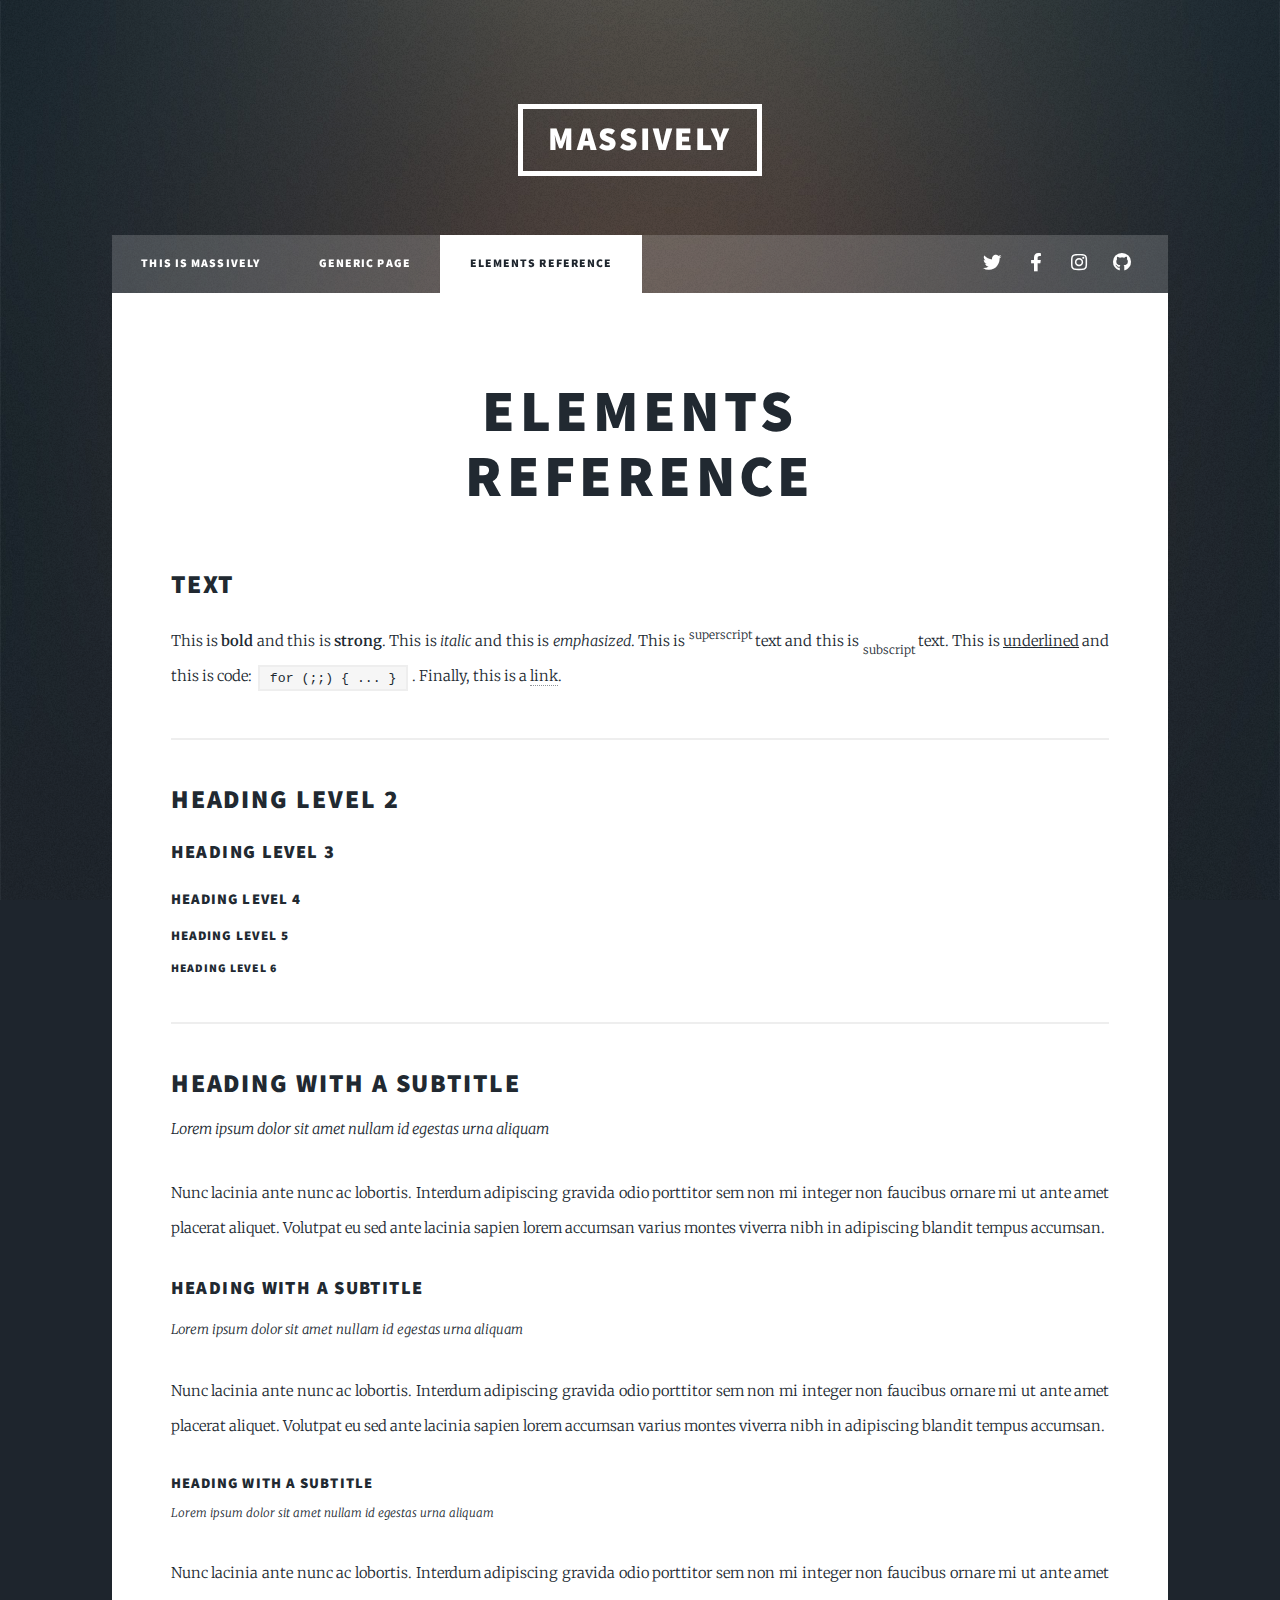
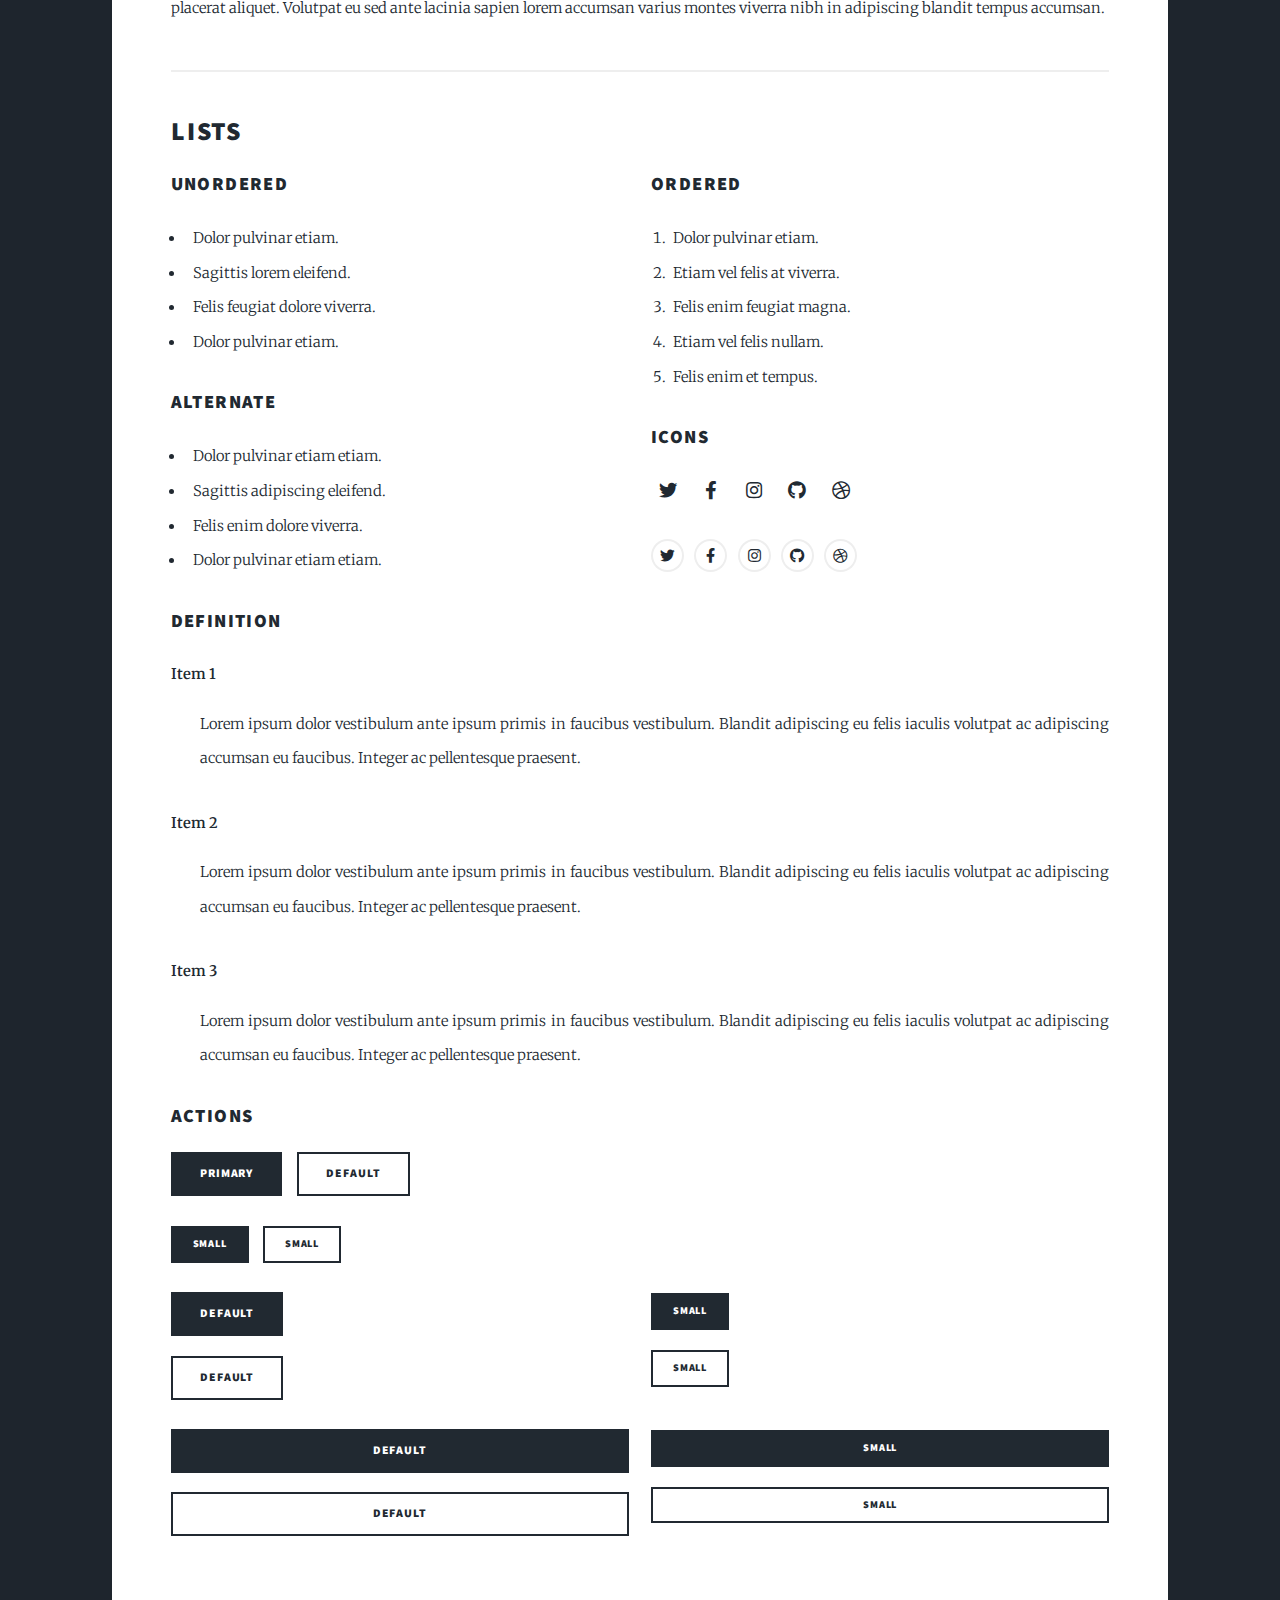
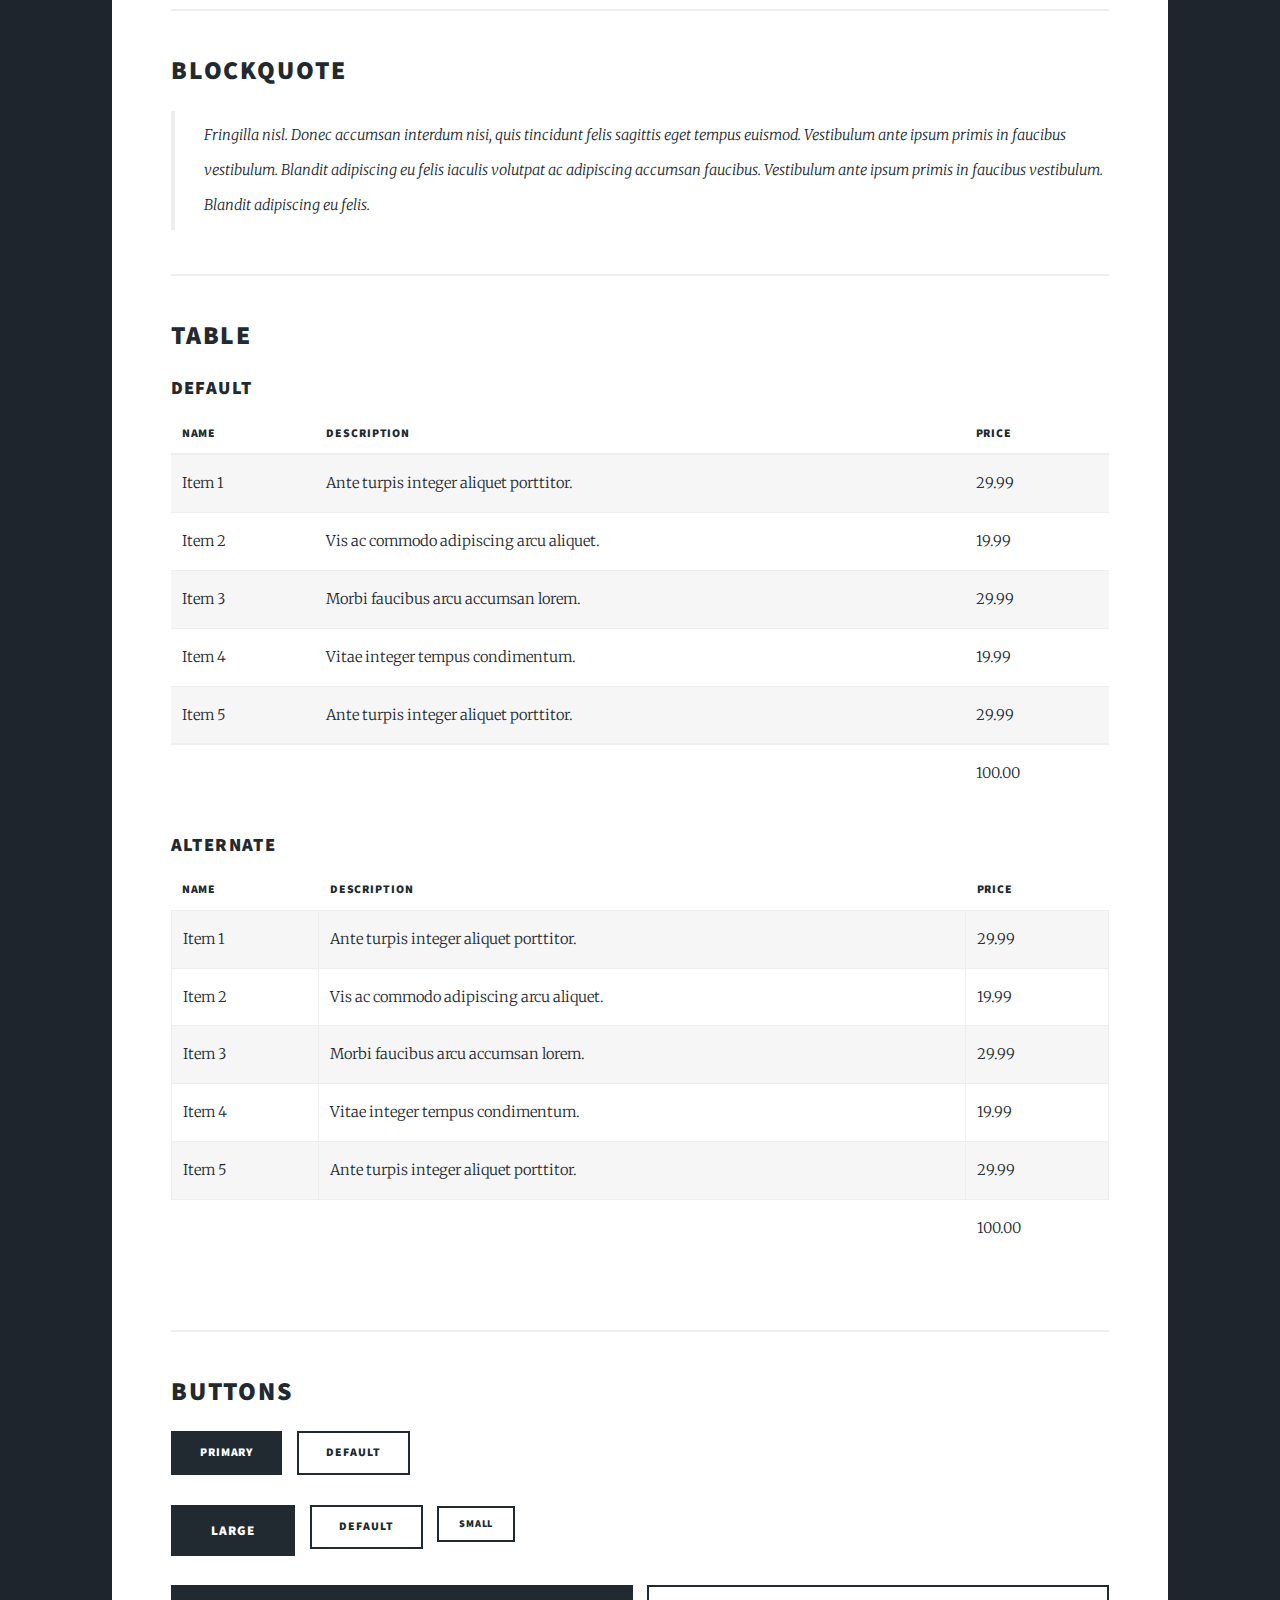
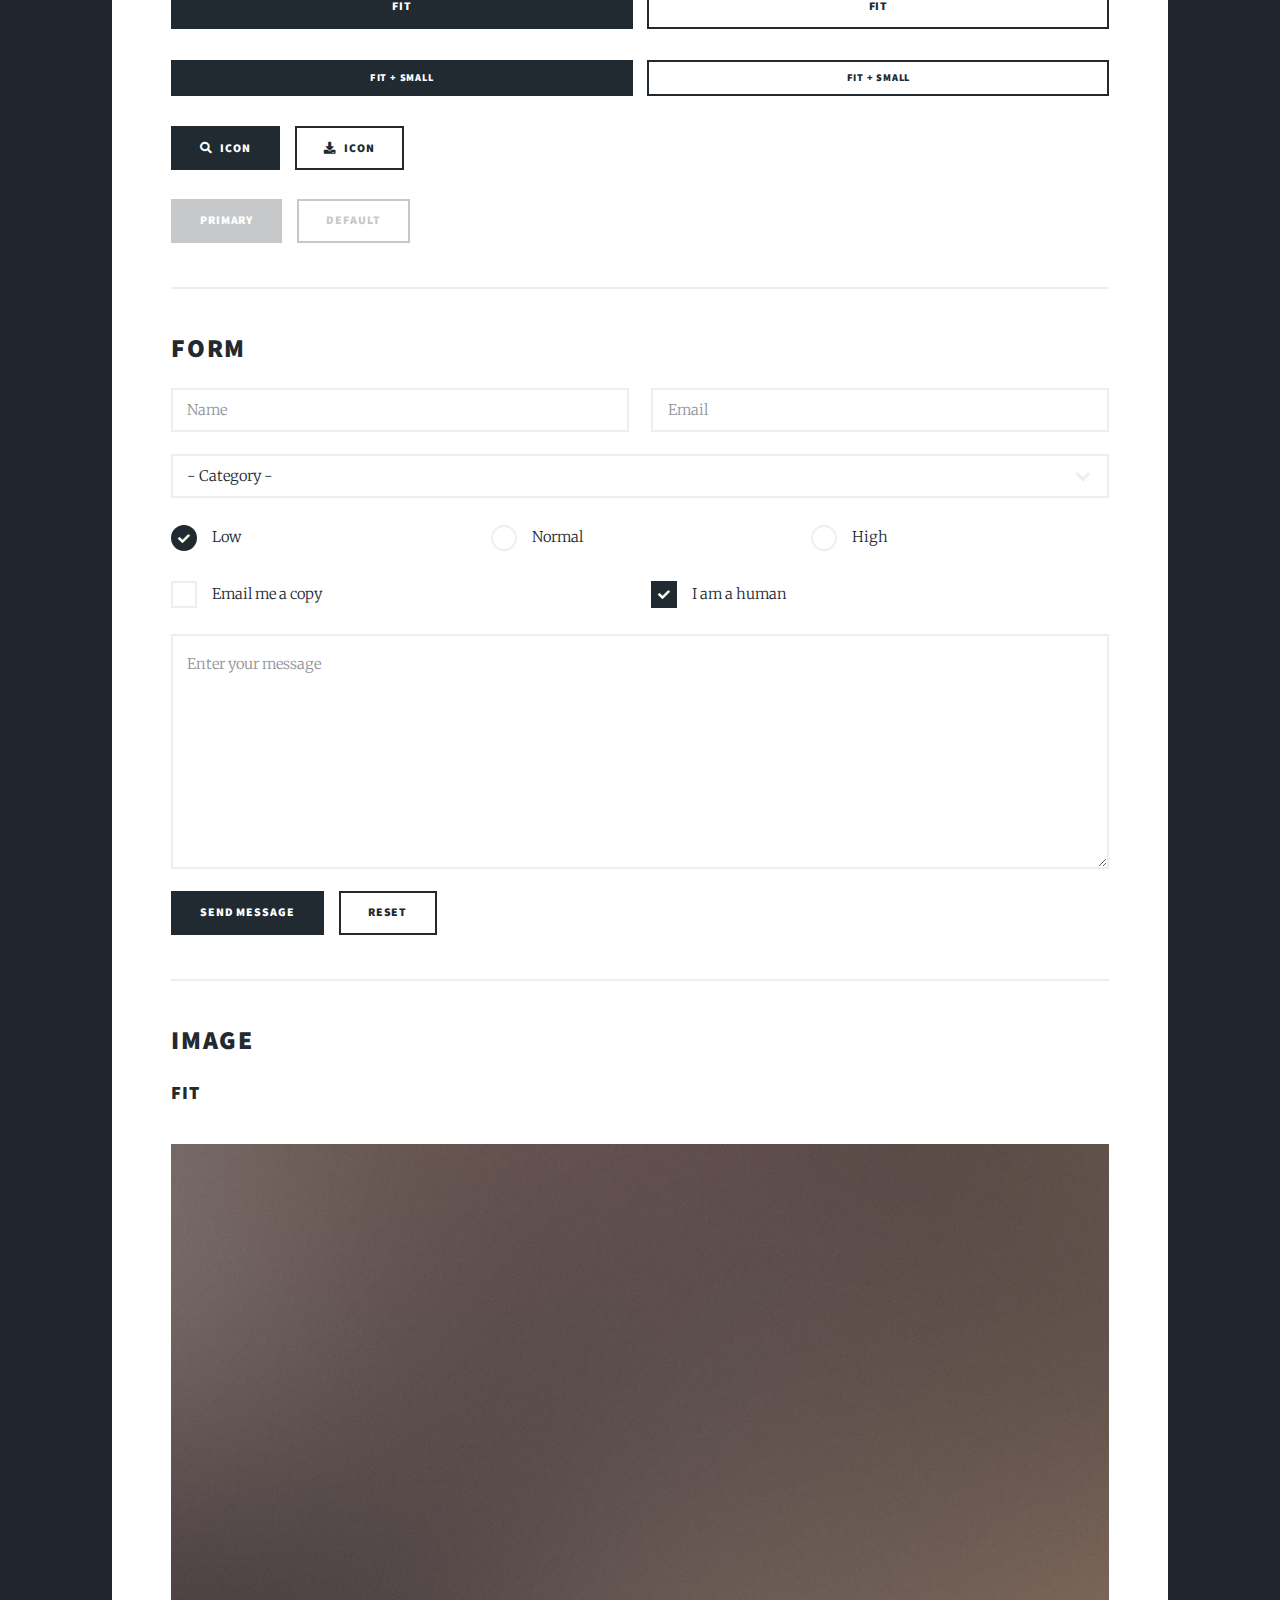
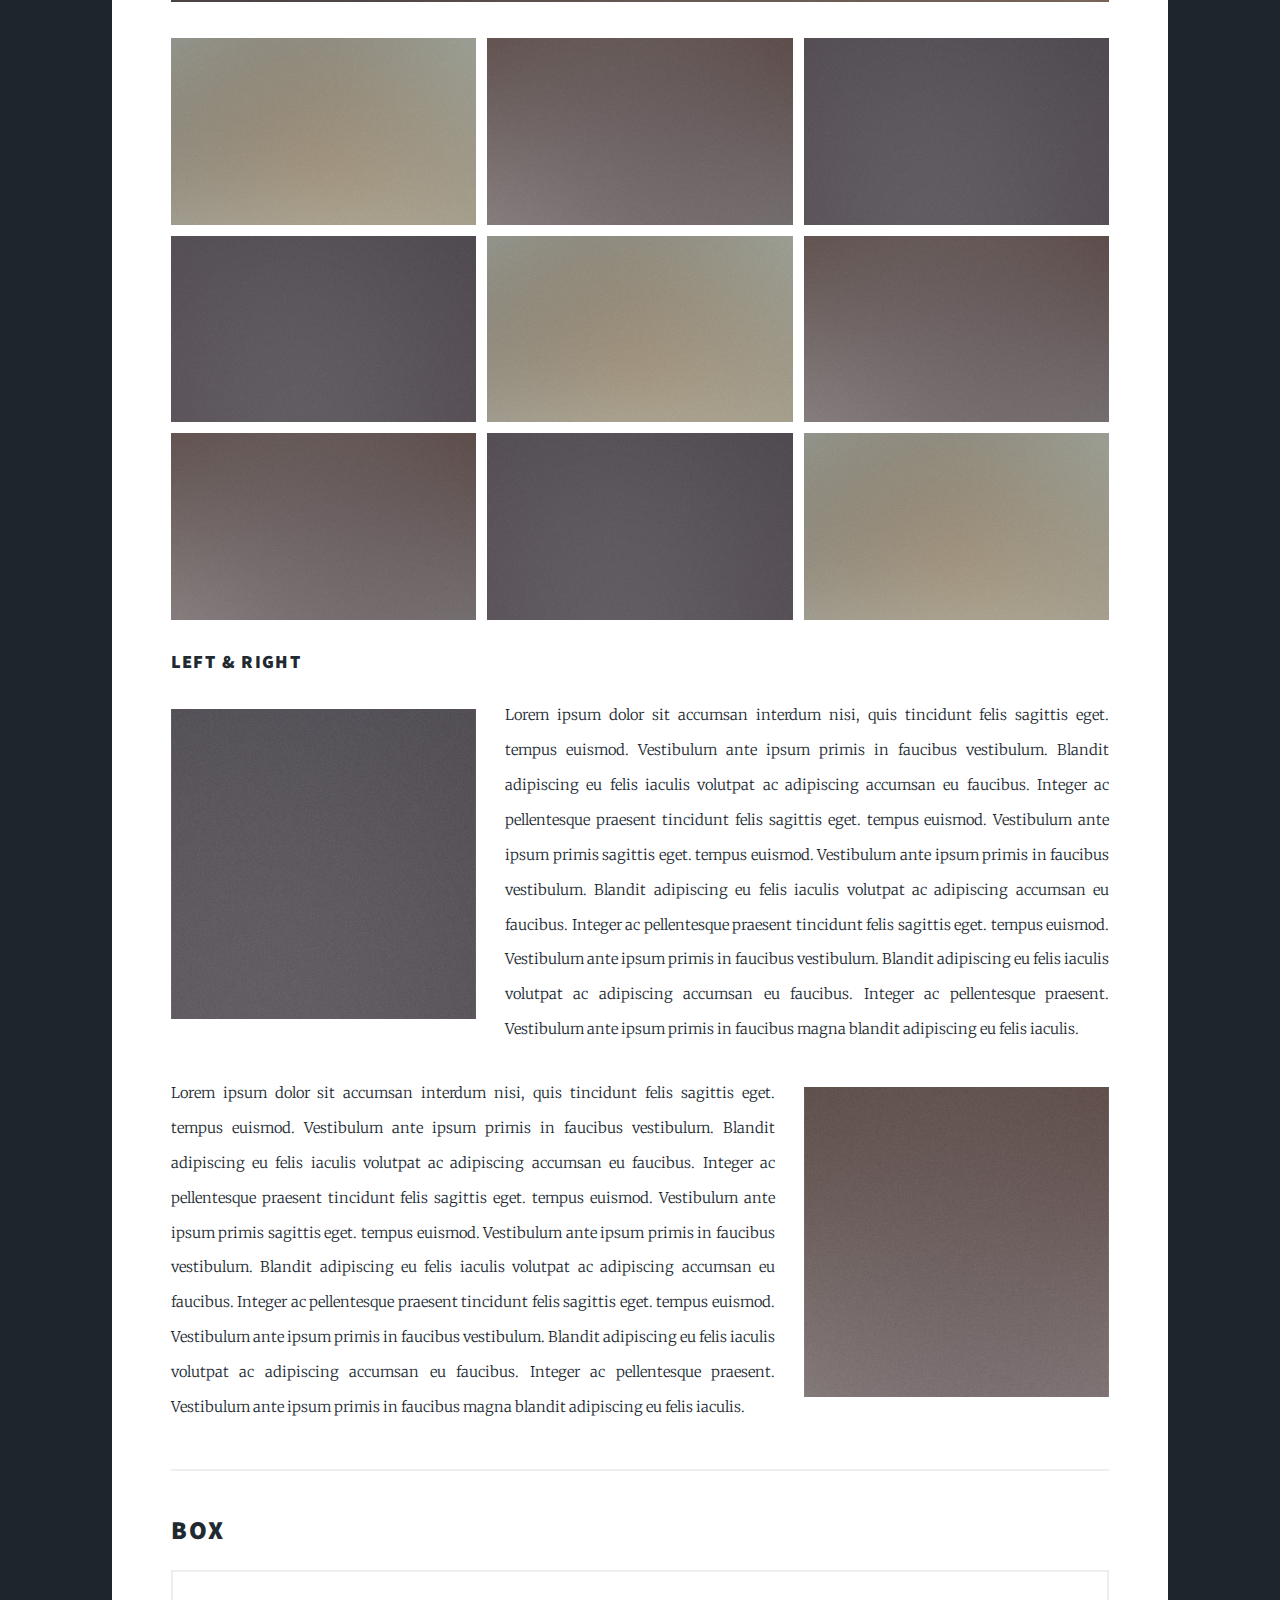
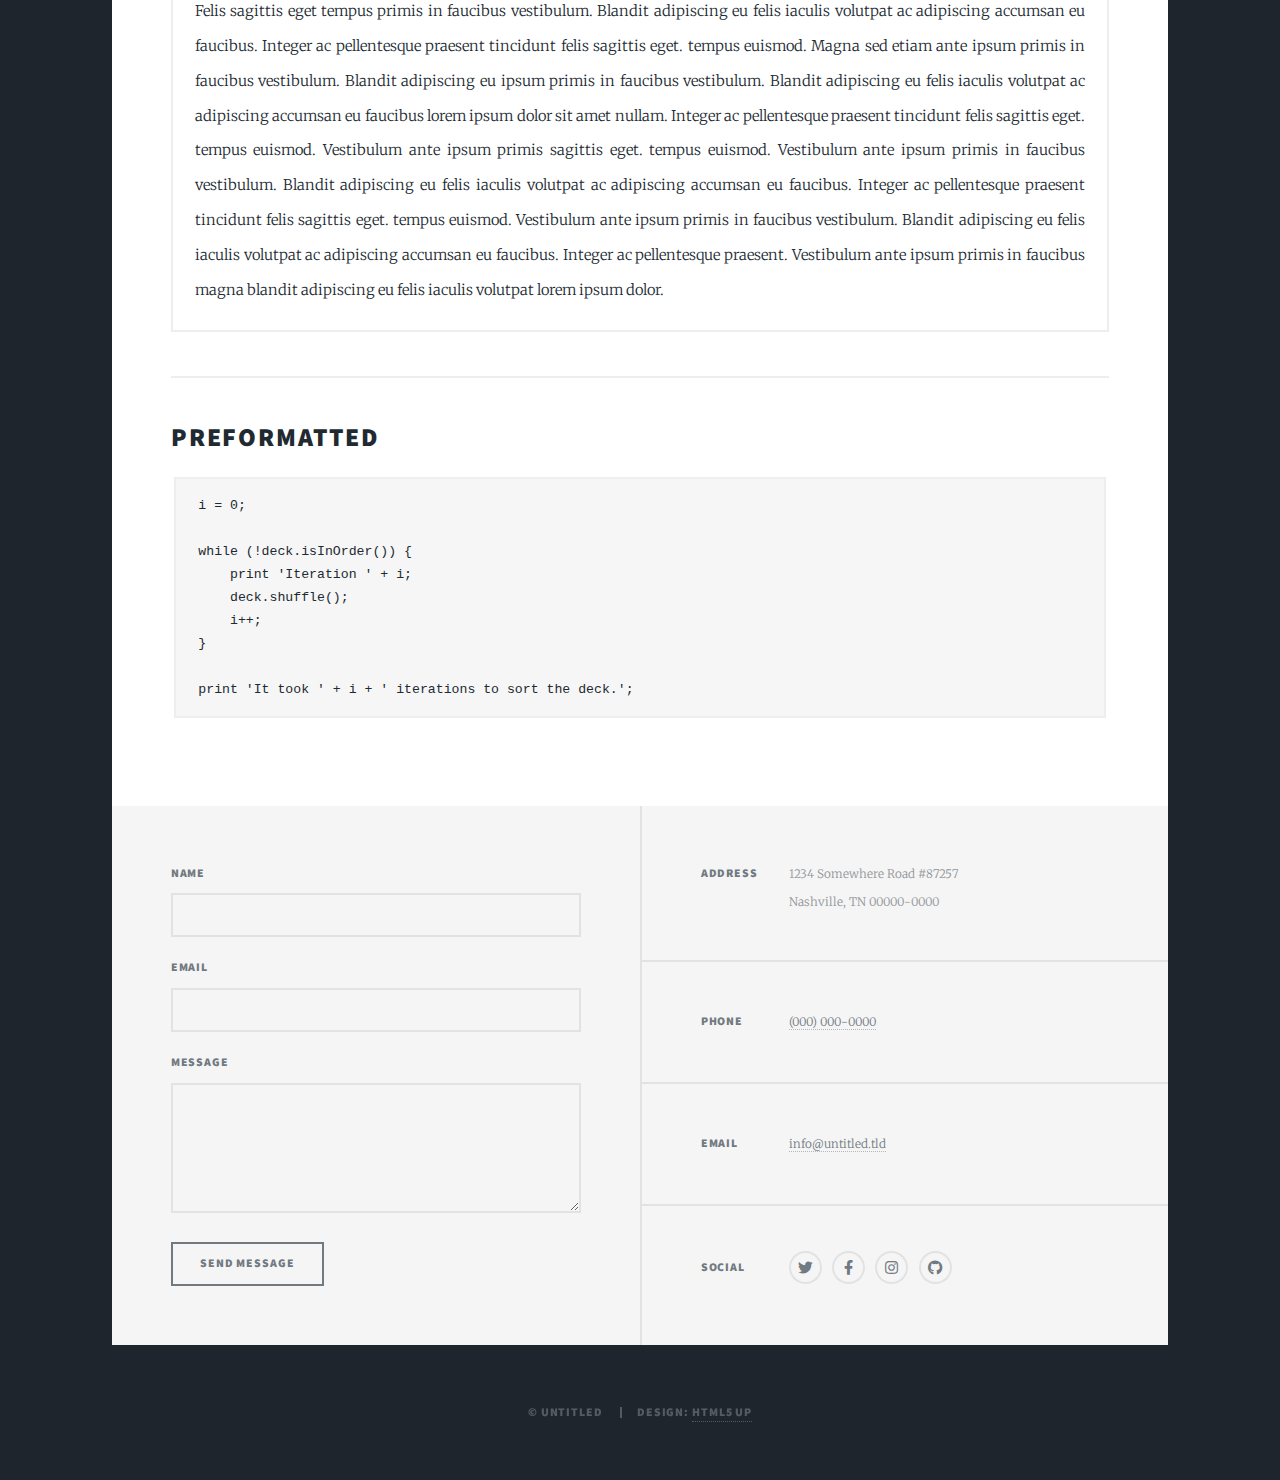
==== commit 9362aa61: "Convert tab into space" ====
--- a/elements.html
+++ b/elements.html
@@ -1,420 +1,560 @@
-<!DOCTYPE HTML>
+<!DOCTYPE html>
 <!--
 	Massively by HTML5 UP
 	html5up.net | @ajlkn
 	Free for personal and commercial use under the CCA 3.0 license (html5up.net/license)
 -->
 <html>
-	<head>
-		<title>Elements Reference - Massively by HTML5 UP</title>
-		<meta charset="utf-8" />
-		<meta name="viewport" content="width=device-width, initial-scale=1, user-scalable=no" />
-		<link rel="stylesheet" href="assets/css/main.css" />
-		<noscript><link rel="stylesheet" href="assets/css/noscript.css" /></noscript>
-	</head>
-	<body class="is-preload">
-
-		<!-- Wrapper -->
-			<div id="wrapper">
-
-				<!-- Header -->
-					<header id="header">
-						<a href="index.html" class="logo">Massively</a>
-					</header>
-
-				<!-- Nav -->
-					<nav id="nav">
-						<ul class="links">
-							<li><a href="index.html">This is Massively</a></li>
-							<li><a href="generic.html">Generic Page</a></li>
-							<li class="active"><a href="elements.html">Elements Reference</a></li>
-						</ul>
-						<ul class="icons">
-							<li><a href="#" class="icon brands fa-twitter"><span class="label">Twitter</span></a></li>
-							<li><a href="#" class="icon brands fa-facebook-f"><span class="label">Facebook</span></a></li>
-							<li><a href="#" class="icon brands fa-instagram"><span class="label">Instagram</span></a></li>
-							<li><a href="#" class="icon brands fa-github"><span class="label">GitHub</span></a></li>
-						</ul>
-					</nav>
-
-				<!-- Main -->
-					<div id="main">
-
-						<!-- Post -->
-							<section class="post">
-								<header class="major">
-									<h1>Elements<br />
-									Reference</h1>
-								</header>
-
-								<!-- Text stuff -->
-									<h2>Text</h2>
-									<p>This is <b>bold</b> and this is <strong>strong</strong>. This is <i>italic</i> and this is <em>emphasized</em>.
-									This is <sup>superscript</sup> text and this is <sub>subscript</sub> text.
-									This is <u>underlined</u> and this is code: <code>for (;;) { ... }</code>.
-									Finally, this is a <a href="#">link</a>.</p>
-									<hr />
-									<h2>Heading Level 2</h2>
-									<h3>Heading Level 3</h3>
-									<h4>Heading Level 4</h4>
-									<h5>Heading Level 5</h5>
-									<h6>Heading Level 6</h6>
-									<hr />
-									<header>
-										<h2>Heading with a Subtitle</h2>
-										<p>Lorem ipsum dolor sit amet nullam id egestas urna aliquam</p>
-									</header>
-									<p>Nunc lacinia ante nunc ac lobortis. Interdum adipiscing gravida odio porttitor sem non mi integer non faucibus ornare mi ut ante amet placerat aliquet. Volutpat eu sed ante lacinia sapien lorem accumsan varius montes viverra nibh in adipiscing blandit tempus accumsan.</p>
-									<header>
-										<h3>Heading with a Subtitle</h3>
-										<p>Lorem ipsum dolor sit amet nullam id egestas urna aliquam</p>
-									</header>
-									<p>Nunc lacinia ante nunc ac lobortis. Interdum adipiscing gravida odio porttitor sem non mi integer non faucibus ornare mi ut ante amet placerat aliquet. Volutpat eu sed ante lacinia sapien lorem accumsan varius montes viverra nibh in adipiscing blandit tempus accumsan.</p>
-									<header>
-										<h4>Heading with a Subtitle</h4>
-										<p>Lorem ipsum dolor sit amet nullam id egestas urna aliquam</p>
-									</header>
-									<p>Nunc lacinia ante nunc ac lobortis. Interdum adipiscing gravida odio porttitor sem non mi integer non faucibus ornare mi ut ante amet placerat aliquet. Volutpat eu sed ante lacinia sapien lorem accumsan varius montes viverra nibh in adipiscing blandit tempus accumsan.</p>
-
-									<hr />
-
-								<!-- Lists -->
-									<h2>Lists</h2>
-									<div class="row">
-										<div class="col-6 col-12-small">
-
-											<h3>Unordered</h3>
-											<ul>
-												<li>Dolor pulvinar etiam.</li>
-												<li>Sagittis lorem eleifend.</li>
-												<li>Felis feugiat dolore viverra.</li>
-												<li>Dolor pulvinar etiam.</li>
-											</ul>
-
-											<h3>Alternate</h3>
-											<ul class="alt">
-												<li>Dolor pulvinar etiam etiam.</li>
-												<li>Sagittis adipiscing eleifend.</li>
-												<li>Felis enim dolore viverra.</li>
-												<li>Dolor pulvinar etiam etiam.</li>
-											</ul>
-
-										</div>
-										<div class="col-6 col-12-small">
-
-											<h3>Ordered</h3>
-											<ol>
-												<li>Dolor pulvinar etiam.</li>
-												<li>Etiam vel felis at viverra.</li>
-												<li>Felis enim feugiat magna.</li>
-												<li>Etiam vel felis nullam.</li>
-												<li>Felis enim et tempus.</li>
-											</ol>
-
-											<h3>Icons</h3>
-											<ul class="icons">
-												<li><a href="#" class="icon brands fa-twitter"><span class="label">Twitter</span></a></li>
-												<li><a href="#" class="icon brands fa-facebook-f"><span class="label">Facebook</span></a></li>
-												<li><a href="#" class="icon brands fa-instagram"><span class="label">Instagram</span></a></li>
-												<li><a href="#" class="icon brands fa-github"><span class="label">Github</span></a></li>
-												<li><a href="#" class="icon brands fa-dribbble"><span class="label">Dribbble</span></a></li>
-											</ul>
-											<ul class="icons alt">
-												<li><a href="#" class="icon brands alt fa-twitter"><span class="label">Twitter</span></a></li>
-												<li><a href="#" class="icon brands alt fa-facebook-f"><span class="label">Facebook</span></a></li>
-												<li><a href="#" class="icon brands alt fa-instagram"><span class="label">Instagram</span></a></li>
-												<li><a href="#" class="icon brands alt fa-github"><span class="label">Github</span></a></li>
-												<li><a href="#" class="icon brands alt fa-dribbble"><span class="label">Dribbble</span></a></li>
-											</ul>
-
-										</div>
-									</div>
-									<h3>Definition</h3>
-									<dl>
-										<dt>Item 1</dt>
-										<dd>
-											<p>Lorem ipsum dolor vestibulum ante ipsum primis in faucibus vestibulum. Blandit adipiscing eu felis iaculis volutpat ac adipiscing accumsan eu faucibus. Integer ac pellentesque praesent.</p>
-										</dd>
-										<dt>Item 2</dt>
-										<dd>
-											<p>Lorem ipsum dolor vestibulum ante ipsum primis in faucibus vestibulum. Blandit adipiscing eu felis iaculis volutpat ac adipiscing accumsan eu faucibus. Integer ac pellentesque praesent.</p>
-										</dd>
-										<dt>Item 3</dt>
-										<dd>
-											<p>Lorem ipsum dolor vestibulum ante ipsum primis in faucibus vestibulum. Blandit adipiscing eu felis iaculis volutpat ac adipiscing accumsan eu faucibus. Integer ac pellentesque praesent.</p>
-										</dd>
-									</dl>
-
-									<h3>Actions</h3>
-									<ul class="actions">
-										<li><a href="#" class="button primary">Primary</a></li>
-										<li><a href="#" class="button">Default</a></li>
-									</ul>
-									<ul class="actions small">
-										<li><a href="#" class="button primary small">Small</a></li>
-										<li><a href="#" class="button small">Small</a></li>
-									</ul>
-									<div class="row">
-										<div class="col-6 col-12-small">
-											<ul class="actions stacked">
-												<li><a href="#" class="button primary">Default</a></li>
-												<li><a href="#" class="button">Default</a></li>
-											</ul>
-										</div>
-										<div class="col-6 col-12-small">
-											<ul class="actions stacked">
-												<li><a href="#" class="button primary small">Small</a></li>
-												<li><a href="#" class="button small">Small</a></li>
-											</ul>
-										</div>
-									</div>
-									<div class="row">
-										<div class="col-6 col-12-small">
-											<ul class="actions stacked">
-												<li><a href="#" class="button primary fit">Default</a></li>
-												<li><a href="#" class="button fit">Default</a></li>
-											</ul>
-										</div>
-										<div class="col-6 col-12-small">
-											<ul class="actions stacked">
-												<li><a href="#" class="button primary small fit">Small</a></li>
-												<li><a href="#" class="button small fit">Small</a></li>
-											</ul>
-										</div>
-									</div>
-
-									<hr />
-
-								<!-- Blockquote -->
-									<h2>Blockquote</h2>
-									<blockquote>Fringilla nisl. Donec accumsan interdum nisi, quis tincidunt felis sagittis eget tempus euismod. Vestibulum ante ipsum primis in faucibus vestibulum. Blandit adipiscing eu felis iaculis volutpat ac adipiscing accumsan faucibus. Vestibulum ante ipsum primis in faucibus vestibulum. Blandit adipiscing eu felis.</blockquote>
-
-									<hr />
-
-								<!-- Table -->
-									<h2>Table</h2>
-
-									<h3>Default</h3>
-									<div class="table-wrapper">
-										<table>
-											<thead>
-												<tr>
-													<th>Name</th>
-													<th>Description</th>
-													<th>Price</th>
-												</tr>
-											</thead>
-											<tbody>
-												<tr>
-													<td>Item 1</td>
-													<td>Ante turpis integer aliquet porttitor.</td>
-													<td>29.99</td>
-												</tr>
-												<tr>
-													<td>Item 2</td>
-													<td>Vis ac commodo adipiscing arcu aliquet.</td>
-													<td>19.99</td>
-												</tr>
-												<tr>
-													<td>Item 3</td>
-													<td> Morbi faucibus arcu accumsan lorem.</td>
-													<td>29.99</td>
-												</tr>
-												<tr>
-													<td>Item 4</td>
-													<td>Vitae integer tempus condimentum.</td>
-													<td>19.99</td>
-												</tr>
-												<tr>
-													<td>Item 5</td>
-													<td>Ante turpis integer aliquet porttitor.</td>
-													<td>29.99</td>
-												</tr>
-											</tbody>
-											<tfoot>
-												<tr>
-													<td colspan="2"></td>
-													<td>100.00</td>
-												</tr>
-											</tfoot>
-										</table>
-									</div>
-
-									<h3>Alternate</h3>
-									<div class="table-wrapper">
-										<table class="alt">
-											<thead>
-												<tr>
-													<th>Name</th>
-													<th>Description</th>
-													<th>Price</th>
-												</tr>
-											</thead>
-											<tbody>
-												<tr>
-													<td>Item 1</td>
-													<td>Ante turpis integer aliquet porttitor.</td>
-													<td>29.99</td>
-												</tr>
-												<tr>
-													<td>Item 2</td>
-													<td>Vis ac commodo adipiscing arcu aliquet.</td>
-													<td>19.99</td>
-												</tr>
-												<tr>
-													<td>Item 3</td>
-													<td> Morbi faucibus arcu accumsan lorem.</td>
-													<td>29.99</td>
-												</tr>
-												<tr>
-													<td>Item 4</td>
-													<td>Vitae integer tempus condimentum.</td>
-													<td>19.99</td>
-												</tr>
-												<tr>
-													<td>Item 5</td>
-													<td>Ante turpis integer aliquet porttitor.</td>
-													<td>29.99</td>
-												</tr>
-											</tbody>
-											<tfoot>
-												<tr>
-													<td colspan="2"></td>
-													<td>100.00</td>
-												</tr>
-											</tfoot>
-										</table>
-									</div>
-
-									<hr />
-
-								<!-- Buttons -->
-									<h2>Buttons</h2>
-									<ul class="actions">
-										<li><a href="#" class="button primary">Primary</a></li>
-										<li><a href="#" class="button">Default</a></li>
-									</ul>
-									<ul class="actions">
-										<li><a href="#" class="button primary large">Large</a></li>
-										<li><a href="#" class="button">Default</a></li>
-										<li><a href="#" class="button small">Small</a></li>
-									</ul>
-									<ul class="actions fit">
-										<li><a href="#" class="button primary fit">Fit</a></li>
-										<li><a href="#" class="button fit">Fit</a></li>
-									</ul>
-									<ul class="actions fit small">
-										<li><a href="#" class="button primary fit small">Fit + Small</a></li>
-										<li><a href="#" class="button fit small">Fit + Small</a></li>
-									</ul>
-									<ul class="actions">
-										<li><a href="#" class="button primary icon solid fa-search">Icon</a></li>
-										<li><a href="#" class="button icon solid fa-download">Icon</a></li>
-									</ul>
-									<ul class="actions">
-										<li><span class="button primary disabled">Primary</span></li>
-										<li><span class="button disabled">Default</span></li>
-									</ul>
-
-									<hr />
-
-								<!-- Form -->
-									<h2>Form</h2>
-
-									<form method="post" action="#">
-										<div class="row gtr-uniform">
-											<div class="col-6 col-12-xsmall">
-												<input type="text" name="demo-name" id="demo-name" value="" placeholder="Name" />
-											</div>
-											<div class="col-6 col-12-xsmall">
-												<input type="email" name="demo-email" id="demo-email" value="" placeholder="Email" />
-											</div>
-											<!-- Break -->
-											<div class="col-12">
-												<select name="demo-category" id="demo-category">
-													<option value="">- Category -</option>
-													<option value="1">Manufacturing</option>
-													<option value="1">Shipping</option>
-													<option value="1">Administration</option>
-													<option value="1">Human Resources</option>
-												</select>
-											</div>
-											<!-- Break -->
-											<div class="col-4 col-12-small">
-												<input type="radio" id="demo-priority-low" name="demo-priority" checked>
-												<label for="demo-priority-low">Low</label>
-											</div>
-											<div class="col-4 col-12-small">
-												<input type="radio" id="demo-priority-normal" name="demo-priority">
-												<label for="demo-priority-normal">Normal</label>
-											</div>
-											<div class="col-4 col-12-small">
-												<input type="radio" id="demo-priority-high" name="demo-priority">
-												<label for="demo-priority-high">High</label>
-											</div>
-											<!-- Break -->
-											<div class="col-6 col-12-small">
-												<input type="checkbox" id="demo-copy" name="demo-copy">
-												<label for="demo-copy">Email me a copy</label>
-											</div>
-											<div class="col-6 col-12-small">
-												<input type="checkbox" id="demo-human" name="demo-human" checked>
-												<label for="demo-human">I am a human</label>
-											</div>
-											<!-- Break -->
-											<div class="col-12">
-												<textarea name="demo-message" id="demo-message" placeholder="Enter your message" rows="6"></textarea>
-											</div>
-											<!-- Break -->
-											<div class="col-12">
-												<ul class="actions">
-													<li><input type="submit" value="Send Message" class="primary" /></li>
-													<li><input type="reset" value="Reset" /></li>
-												</ul>
-											</div>
-										</div>
-									</form>
-
-									<hr />
-
-								<!-- Image -->
-									<h2>Image</h2>
-
-									<h3>Fit</h3>
-									<span class="image fit"><img src="images/pic01.jpg" alt="" /></span>
-									<div class="box alt">
-										<div class="row gtr-50 gtr-uniform">
-											<div class="col-4"><span class="image fit"><img src="images/pic02.jpg" alt="" /></span></div>
-											<div class="col-4"><span class="image fit"><img src="images/pic03.jpg" alt="" /></span></div>
-											<div class="col-4"><span class="image fit"><img src="images/pic04.jpg" alt="" /></span></div>
-											<!-- Break -->
-											<div class="col-4"><span class="image fit"><img src="images/pic04.jpg" alt="" /></span></div>
-											<div class="col-4"><span class="image fit"><img src="images/pic02.jpg" alt="" /></span></div>
-											<div class="col-4"><span class="image fit"><img src="images/pic03.jpg" alt="" /></span></div>
-											<!-- Break -->
-											<div class="col-4"><span class="image fit"><img src="images/pic03.jpg" alt="" /></span></div>
-											<div class="col-4"><span class="image fit"><img src="images/pic04.jpg" alt="" /></span></div>
-											<div class="col-4"><span class="image fit"><img src="images/pic02.jpg" alt="" /></span></div>
-										</div>
-									</div>
-
-									<h3>Left &amp; Right</h3>
-									<p><span class="image left"><img src="images/pic08.jpg" alt="" /></span>Lorem ipsum dolor sit accumsan interdum nisi, quis tincidunt felis sagittis eget. tempus euismod. Vestibulum ante ipsum primis in faucibus vestibulum. Blandit adipiscing eu felis iaculis volutpat ac adipiscing accumsan eu faucibus. Integer ac pellentesque praesent tincidunt felis sagittis eget. tempus euismod. Vestibulum ante ipsum primis sagittis eget. tempus euismod. Vestibulum ante ipsum primis in faucibus vestibulum. Blandit adipiscing eu felis iaculis volutpat ac adipiscing accumsan eu faucibus. Integer ac pellentesque praesent tincidunt felis sagittis eget. tempus euismod. Vestibulum ante ipsum primis in faucibus vestibulum. Blandit adipiscing eu felis iaculis volutpat ac adipiscing accumsan eu faucibus. Integer ac pellentesque praesent. Vestibulum ante ipsum primis in faucibus magna blandit adipiscing eu felis iaculis.</p>
-									<p><span class="image right"><img src="images/pic09.jpg" alt="" /></span>Lorem ipsum dolor sit accumsan interdum nisi, quis tincidunt felis sagittis eget. tempus euismod. Vestibulum ante ipsum primis in faucibus vestibulum. Blandit adipiscing eu felis iaculis volutpat ac adipiscing accumsan eu faucibus. Integer ac pellentesque praesent tincidunt felis sagittis eget. tempus euismod. Vestibulum ante ipsum primis sagittis eget. tempus euismod. Vestibulum ante ipsum primis in faucibus vestibulum. Blandit adipiscing eu felis iaculis volutpat ac adipiscing accumsan eu faucibus. Integer ac pellentesque praesent tincidunt felis sagittis eget. tempus euismod. Vestibulum ante ipsum primis in faucibus vestibulum. Blandit adipiscing eu felis iaculis volutpat ac adipiscing accumsan eu faucibus. Integer ac pellentesque praesent. Vestibulum ante ipsum primis in faucibus magna blandit adipiscing eu felis iaculis.</p>
-
-									<hr />
-
-								<!-- Box -->
-									<h2>Box</h2>
-									<div class="box">
-										<p>Felis sagittis eget tempus primis in faucibus vestibulum. Blandit adipiscing eu felis iaculis volutpat ac adipiscing accumsan eu faucibus. Integer ac pellentesque praesent tincidunt felis sagittis eget. tempus euismod. Magna sed etiam ante ipsum primis in faucibus vestibulum. Blandit adipiscing eu ipsum primis in faucibus vestibulum. Blandit adipiscing eu felis iaculis volutpat ac adipiscing accumsan eu faucibus lorem ipsum dolor sit amet nullam. Integer ac pellentesque praesent tincidunt felis sagittis eget. tempus euismod. Vestibulum ante ipsum primis sagittis eget. tempus euismod. Vestibulum ante ipsum primis in faucibus vestibulum. Blandit adipiscing eu felis iaculis volutpat ac adipiscing accumsan eu faucibus. Integer ac pellentesque praesent tincidunt felis sagittis eget. tempus euismod. Vestibulum ante ipsum primis in faucibus vestibulum. Blandit adipiscing eu felis iaculis volutpat ac adipiscing accumsan eu faucibus. Integer ac pellentesque praesent. Vestibulum ante ipsum primis in faucibus magna blandit adipiscing eu felis iaculis volutpat lorem ipsum dolor.</p>
-									</div>
-
-									<hr />
-
-								<!-- Preformatted Code -->
-									<h2>Preformatted</h2>
-									<pre><code>i = 0;
+  <head>
+    <title>Elements Reference - Massively by HTML5 UP</title>
+    <meta charset="utf-8" />
+    <meta name="viewport" content="width=device-width, initial-scale=1, user-scalable=no" />
+    <link rel="stylesheet" href="assets/css/main.css" />
+    <noscript><link rel="stylesheet" href="assets/css/noscript.css" /></noscript>
+  </head>
+  <body class="is-preload">
+    <!-- Wrapper -->
+    <div id="wrapper">
+      <!-- Header -->
+      <header id="header">
+        <a href="index.html" class="logo">Massively</a>
+      </header>
+
+      <!-- Nav -->
+      <nav id="nav">
+        <ul class="links">
+          <li><a href="index.html">This is Massively</a></li>
+          <li><a href="generic.html">Generic Page</a></li>
+          <li class="active"><a href="elements.html">Elements Reference</a></li>
+        </ul>
+        <ul class="icons">
+          <li>
+            <a href="#" class="icon brands fa-twitter"><span class="label">Twitter</span></a>
+          </li>
+          <li>
+            <a href="#" class="icon brands fa-facebook-f"><span class="label">Facebook</span></a>
+          </li>
+          <li>
+            <a href="#" class="icon brands fa-instagram"><span class="label">Instagram</span></a>
+          </li>
+          <li>
+            <a href="#" class="icon brands fa-github"><span class="label">GitHub</span></a>
+          </li>
+        </ul>
+      </nav>
+
+      <!-- Main -->
+      <div id="main">
+        <!-- Post -->
+        <section class="post">
+          <header class="major">
+            <h1>
+              Elements<br />
+              Reference
+            </h1>
+          </header>
+
+          <!-- Text stuff -->
+          <h2>Text</h2>
+          <p>
+            This is <b>bold</b> and this is <strong>strong</strong>. This is <i>italic</i> and this
+            is <em>emphasized</em>. This is <sup>superscript</sup> text and this is
+            <sub>subscript</sub> text. This is <u>underlined</u> and this is code:
+            <code>for (;;) { ... }</code>. Finally, this is a <a href="#">link</a>.
+          </p>
+          <hr />
+          <h2>Heading Level 2</h2>
+          <h3>Heading Level 3</h3>
+          <h4>Heading Level 4</h4>
+          <h5>Heading Level 5</h5>
+          <h6>Heading Level 6</h6>
+          <hr />
+          <header>
+            <h2>Heading with a Subtitle</h2>
+            <p>Lorem ipsum dolor sit amet nullam id egestas urna aliquam</p>
+          </header>
+          <p>
+            Nunc lacinia ante nunc ac lobortis. Interdum adipiscing gravida odio porttitor sem non
+            mi integer non faucibus ornare mi ut ante amet placerat aliquet. Volutpat eu sed ante
+            lacinia sapien lorem accumsan varius montes viverra nibh in adipiscing blandit tempus
+            accumsan.
+          </p>
+          <header>
+            <h3>Heading with a Subtitle</h3>
+            <p>Lorem ipsum dolor sit amet nullam id egestas urna aliquam</p>
+          </header>
+          <p>
+            Nunc lacinia ante nunc ac lobortis. Interdum adipiscing gravida odio porttitor sem non
+            mi integer non faucibus ornare mi ut ante amet placerat aliquet. Volutpat eu sed ante
+            lacinia sapien lorem accumsan varius montes viverra nibh in adipiscing blandit tempus
+            accumsan.
+          </p>
+          <header>
+            <h4>Heading with a Subtitle</h4>
+            <p>Lorem ipsum dolor sit amet nullam id egestas urna aliquam</p>
+          </header>
+          <p>
+            Nunc lacinia ante nunc ac lobortis. Interdum adipiscing gravida odio porttitor sem non
+            mi integer non faucibus ornare mi ut ante amet placerat aliquet. Volutpat eu sed ante
+            lacinia sapien lorem accumsan varius montes viverra nibh in adipiscing blandit tempus
+            accumsan.
+          </p>
+
+          <hr />
+
+          <!-- Lists -->
+          <h2>Lists</h2>
+          <div class="row">
+            <div class="col-6 col-12-small">
+              <h3>Unordered</h3>
+              <ul>
+                <li>Dolor pulvinar etiam.</li>
+                <li>Sagittis lorem eleifend.</li>
+                <li>Felis feugiat dolore viverra.</li>
+                <li>Dolor pulvinar etiam.</li>
+              </ul>
+
+              <h3>Alternate</h3>
+              <ul class="alt">
+                <li>Dolor pulvinar etiam etiam.</li>
+                <li>Sagittis adipiscing eleifend.</li>
+                <li>Felis enim dolore viverra.</li>
+                <li>Dolor pulvinar etiam etiam.</li>
+              </ul>
+            </div>
+            <div class="col-6 col-12-small">
+              <h3>Ordered</h3>
+              <ol>
+                <li>Dolor pulvinar etiam.</li>
+                <li>Etiam vel felis at viverra.</li>
+                <li>Felis enim feugiat magna.</li>
+                <li>Etiam vel felis nullam.</li>
+                <li>Felis enim et tempus.</li>
+              </ol>
+
+              <h3>Icons</h3>
+              <ul class="icons">
+                <li>
+                  <a href="#" class="icon brands fa-twitter"><span class="label">Twitter</span></a>
+                </li>
+                <li>
+                  <a href="#" class="icon brands fa-facebook-f"
+                    ><span class="label">Facebook</span></a
+                  >
+                </li>
+                <li>
+                  <a href="#" class="icon brands fa-instagram"
+                    ><span class="label">Instagram</span></a
+                  >
+                </li>
+                <li>
+                  <a href="#" class="icon brands fa-github"><span class="label">Github</span></a>
+                </li>
+                <li>
+                  <a href="#" class="icon brands fa-dribbble"
+                    ><span class="label">Dribbble</span></a
+                  >
+                </li>
+              </ul>
+              <ul class="icons alt">
+                <li>
+                  <a href="#" class="icon brands alt fa-twitter"
+                    ><span class="label">Twitter</span></a
+                  >
+                </li>
+                <li>
+                  <a href="#" class="icon brands alt fa-facebook-f"
+                    ><span class="label">Facebook</span></a
+                  >
+                </li>
+                <li>
+                  <a href="#" class="icon brands alt fa-instagram"
+                    ><span class="label">Instagram</span></a
+                  >
+                </li>
+                <li>
+                  <a href="#" class="icon brands alt fa-github"
+                    ><span class="label">Github</span></a
+                  >
+                </li>
+                <li>
+                  <a href="#" class="icon brands alt fa-dribbble"
+                    ><span class="label">Dribbble</span></a
+                  >
+                </li>
+              </ul>
+            </div>
+          </div>
+          <h3>Definition</h3>
+          <dl>
+            <dt>Item 1</dt>
+            <dd>
+              <p>
+                Lorem ipsum dolor vestibulum ante ipsum primis in faucibus vestibulum. Blandit
+                adipiscing eu felis iaculis volutpat ac adipiscing accumsan eu faucibus. Integer ac
+                pellentesque praesent.
+              </p>
+            </dd>
+            <dt>Item 2</dt>
+            <dd>
+              <p>
+                Lorem ipsum dolor vestibulum ante ipsum primis in faucibus vestibulum. Blandit
+                adipiscing eu felis iaculis volutpat ac adipiscing accumsan eu faucibus. Integer ac
+                pellentesque praesent.
+              </p>
+            </dd>
+            <dt>Item 3</dt>
+            <dd>
+              <p>
+                Lorem ipsum dolor vestibulum ante ipsum primis in faucibus vestibulum. Blandit
+                adipiscing eu felis iaculis volutpat ac adipiscing accumsan eu faucibus. Integer ac
+                pellentesque praesent.
+              </p>
+            </dd>
+          </dl>
+
+          <h3>Actions</h3>
+          <ul class="actions">
+            <li><a href="#" class="button primary">Primary</a></li>
+            <li><a href="#" class="button">Default</a></li>
+          </ul>
+          <ul class="actions small">
+            <li><a href="#" class="button primary small">Small</a></li>
+            <li><a href="#" class="button small">Small</a></li>
+          </ul>
+          <div class="row">
+            <div class="col-6 col-12-small">
+              <ul class="actions stacked">
+                <li><a href="#" class="button primary">Default</a></li>
+                <li><a href="#" class="button">Default</a></li>
+              </ul>
+            </div>
+            <div class="col-6 col-12-small">
+              <ul class="actions stacked">
+                <li><a href="#" class="button primary small">Small</a></li>
+                <li><a href="#" class="button small">Small</a></li>
+              </ul>
+            </div>
+          </div>
+          <div class="row">
+            <div class="col-6 col-12-small">
+              <ul class="actions stacked">
+                <li><a href="#" class="button primary fit">Default</a></li>
+                <li><a href="#" class="button fit">Default</a></li>
+              </ul>
+            </div>
+            <div class="col-6 col-12-small">
+              <ul class="actions stacked">
+                <li><a href="#" class="button primary small fit">Small</a></li>
+                <li><a href="#" class="button small fit">Small</a></li>
+              </ul>
+            </div>
+          </div>
+
+          <hr />
+
+          <!-- Blockquote -->
+          <h2>Blockquote</h2>
+          <blockquote>
+            Fringilla nisl. Donec accumsan interdum nisi, quis tincidunt felis sagittis eget tempus
+            euismod. Vestibulum ante ipsum primis in faucibus vestibulum. Blandit adipiscing eu
+            felis iaculis volutpat ac adipiscing accumsan faucibus. Vestibulum ante ipsum primis in
+            faucibus vestibulum. Blandit adipiscing eu felis.
+          </blockquote>
+
+          <hr />
+
+          <!-- Table -->
+          <h2>Table</h2>
+
+          <h3>Default</h3>
+          <div class="table-wrapper">
+            <table>
+              <thead>
+                <tr>
+                  <th>Name</th>
+                  <th>Description</th>
+                  <th>Price</th>
+                </tr>
+              </thead>
+              <tbody>
+                <tr>
+                  <td>Item 1</td>
+                  <td>Ante turpis integer aliquet porttitor.</td>
+                  <td>29.99</td>
+                </tr>
+                <tr>
+                  <td>Item 2</td>
+                  <td>Vis ac commodo adipiscing arcu aliquet.</td>
+                  <td>19.99</td>
+                </tr>
+                <tr>
+                  <td>Item 3</td>
+                  <td>Morbi faucibus arcu accumsan lorem.</td>
+                  <td>29.99</td>
+                </tr>
+                <tr>
+                  <td>Item 4</td>
+                  <td>Vitae integer tempus condimentum.</td>
+                  <td>19.99</td>
+                </tr>
+                <tr>
+                  <td>Item 5</td>
+                  <td>Ante turpis integer aliquet porttitor.</td>
+                  <td>29.99</td>
+                </tr>
+              </tbody>
+              <tfoot>
+                <tr>
+                  <td colspan="2"></td>
+                  <td>100.00</td>
+                </tr>
+              </tfoot>
+            </table>
+          </div>
+
+          <h3>Alternate</h3>
+          <div class="table-wrapper">
+            <table class="alt">
+              <thead>
+                <tr>
+                  <th>Name</th>
+                  <th>Description</th>
+                  <th>Price</th>
+                </tr>
+              </thead>
+              <tbody>
+                <tr>
+                  <td>Item 1</td>
+                  <td>Ante turpis integer aliquet porttitor.</td>
+                  <td>29.99</td>
+                </tr>
+                <tr>
+                  <td>Item 2</td>
+                  <td>Vis ac commodo adipiscing arcu aliquet.</td>
+                  <td>19.99</td>
+                </tr>
+                <tr>
+                  <td>Item 3</td>
+                  <td>Morbi faucibus arcu accumsan lorem.</td>
+                  <td>29.99</td>
+                </tr>
+                <tr>
+                  <td>Item 4</td>
+                  <td>Vitae integer tempus condimentum.</td>
+                  <td>19.99</td>
+                </tr>
+                <tr>
+                  <td>Item 5</td>
+                  <td>Ante turpis integer aliquet porttitor.</td>
+                  <td>29.99</td>
+                </tr>
+              </tbody>
+              <tfoot>
+                <tr>
+                  <td colspan="2"></td>
+                  <td>100.00</td>
+                </tr>
+              </tfoot>
+            </table>
+          </div>
+
+          <hr />
+
+          <!-- Buttons -->
+          <h2>Buttons</h2>
+          <ul class="actions">
+            <li><a href="#" class="button primary">Primary</a></li>
+            <li><a href="#" class="button">Default</a></li>
+          </ul>
+          <ul class="actions">
+            <li><a href="#" class="button primary large">Large</a></li>
+            <li><a href="#" class="button">Default</a></li>
+            <li><a href="#" class="button small">Small</a></li>
+          </ul>
+          <ul class="actions fit">
+            <li><a href="#" class="button primary fit">Fit</a></li>
+            <li><a href="#" class="button fit">Fit</a></li>
+          </ul>
+          <ul class="actions fit small">
+            <li><a href="#" class="button primary fit small">Fit + Small</a></li>
+            <li><a href="#" class="button fit small">Fit + Small</a></li>
+          </ul>
+          <ul class="actions">
+            <li><a href="#" class="button primary icon solid fa-search">Icon</a></li>
+            <li><a href="#" class="button icon solid fa-download">Icon</a></li>
+          </ul>
+          <ul class="actions">
+            <li><span class="button primary disabled">Primary</span></li>
+            <li><span class="button disabled">Default</span></li>
+          </ul>
+
+          <hr />
+
+          <!-- Form -->
+          <h2>Form</h2>
+
+          <form method="post" action="#">
+            <div class="row gtr-uniform">
+              <div class="col-6 col-12-xsmall">
+                <input type="text" name="demo-name" id="demo-name" value="" placeholder="Name" />
+              </div>
+              <div class="col-6 col-12-xsmall">
+                <input
+                  type="email"
+                  name="demo-email"
+                  id="demo-email"
+                  value=""
+                  placeholder="Email"
+                />
+              </div>
+              <!-- Break -->
+              <div class="col-12">
+                <select name="demo-category" id="demo-category">
+                  <option value="">- Category -</option>
+                  <option value="1">Manufacturing</option>
+                  <option value="1">Shipping</option>
+                  <option value="1">Administration</option>
+                  <option value="1">Human Resources</option>
+                </select>
+              </div>
+              <!-- Break -->
+              <div class="col-4 col-12-small">
+                <input type="radio" id="demo-priority-low" name="demo-priority" checked />
+                <label for="demo-priority-low">Low</label>
+              </div>
+              <div class="col-4 col-12-small">
+                <input type="radio" id="demo-priority-normal" name="demo-priority" />
+                <label for="demo-priority-normal">Normal</label>
+              </div>
+              <div class="col-4 col-12-small">
+                <input type="radio" id="demo-priority-high" name="demo-priority" />
+                <label for="demo-priority-high">High</label>
+              </div>
+              <!-- Break -->
+              <div class="col-6 col-12-small">
+                <input type="checkbox" id="demo-copy" name="demo-copy" />
+                <label for="demo-copy">Email me a copy</label>
+              </div>
+              <div class="col-6 col-12-small">
+                <input type="checkbox" id="demo-human" name="demo-human" checked />
+                <label for="demo-human">I am a human</label>
+              </div>
+              <!-- Break -->
+              <div class="col-12">
+                <textarea
+                  name="demo-message"
+                  id="demo-message"
+                  placeholder="Enter your message"
+                  rows="6"
+                ></textarea>
+              </div>
+              <!-- Break -->
+              <div class="col-12">
+                <ul class="actions">
+                  <li><input type="submit" value="Send Message" class="primary" /></li>
+                  <li><input type="reset" value="Reset" /></li>
+                </ul>
+              </div>
+            </div>
+          </form>
+
+          <hr />
+
+          <!-- Image -->
+          <h2>Image</h2>
+
+          <h3>Fit</h3>
+          <span class="image fit"><img src="images/pic01.jpg" alt="" /></span>
+          <div class="box alt">
+            <div class="row gtr-50 gtr-uniform">
+              <div class="col-4">
+                <span class="image fit"><img src="images/pic02.jpg" alt="" /></span>
+              </div>
+              <div class="col-4">
+                <span class="image fit"><img src="images/pic03.jpg" alt="" /></span>
+              </div>
+              <div class="col-4">
+                <span class="image fit"><img src="images/pic04.jpg" alt="" /></span>
+              </div>
+              <!-- Break -->
+              <div class="col-4">
+                <span class="image fit"><img src="images/pic04.jpg" alt="" /></span>
+              </div>
+              <div class="col-4">
+                <span class="image fit"><img src="images/pic02.jpg" alt="" /></span>
+              </div>
+              <div class="col-4">
+                <span class="image fit"><img src="images/pic03.jpg" alt="" /></span>
+              </div>
+              <!-- Break -->
+              <div class="col-4">
+                <span class="image fit"><img src="images/pic03.jpg" alt="" /></span>
+              </div>
+              <div class="col-4">
+                <span class="image fit"><img src="images/pic04.jpg" alt="" /></span>
+              </div>
+              <div class="col-4">
+                <span class="image fit"><img src="images/pic02.jpg" alt="" /></span>
+              </div>
+            </div>
+          </div>
+
+          <h3>Left &amp; Right</h3>
+          <p>
+            <span class="image left"><img src="images/pic08.jpg" alt="" /></span>Lorem ipsum dolor
+            sit accumsan interdum nisi, quis tincidunt felis sagittis eget. tempus euismod.
+            Vestibulum ante ipsum primis in faucibus vestibulum. Blandit adipiscing eu felis iaculis
+            volutpat ac adipiscing accumsan eu faucibus. Integer ac pellentesque praesent tincidunt
+            felis sagittis eget. tempus euismod. Vestibulum ante ipsum primis sagittis eget. tempus
+            euismod. Vestibulum ante ipsum primis in faucibus vestibulum. Blandit adipiscing eu
+            felis iaculis volutpat ac adipiscing accumsan eu faucibus. Integer ac pellentesque
+            praesent tincidunt felis sagittis eget. tempus euismod. Vestibulum ante ipsum primis in
+            faucibus vestibulum. Blandit adipiscing eu felis iaculis volutpat ac adipiscing accumsan
+            eu faucibus. Integer ac pellentesque praesent. Vestibulum ante ipsum primis in faucibus
+            magna blandit adipiscing eu felis iaculis.
+          </p>
+          <p>
+            <span class="image right"><img src="images/pic09.jpg" alt="" /></span>Lorem ipsum dolor
+            sit accumsan interdum nisi, quis tincidunt felis sagittis eget. tempus euismod.
+            Vestibulum ante ipsum primis in faucibus vestibulum. Blandit adipiscing eu felis iaculis
+            volutpat ac adipiscing accumsan eu faucibus. Integer ac pellentesque praesent tincidunt
+            felis sagittis eget. tempus euismod. Vestibulum ante ipsum primis sagittis eget. tempus
+            euismod. Vestibulum ante ipsum primis in faucibus vestibulum. Blandit adipiscing eu
+            felis iaculis volutpat ac adipiscing accumsan eu faucibus. Integer ac pellentesque
+            praesent tincidunt felis sagittis eget. tempus euismod. Vestibulum ante ipsum primis in
+            faucibus vestibulum. Blandit adipiscing eu felis iaculis volutpat ac adipiscing accumsan
+            eu faucibus. Integer ac pellentesque praesent. Vestibulum ante ipsum primis in faucibus
+            magna blandit adipiscing eu felis iaculis.
+          </p>
+
+          <hr />
+
+          <!-- Box -->
+          <h2>Box</h2>
+          <div class="box">
+            <p>
+              Felis sagittis eget tempus primis in faucibus vestibulum. Blandit adipiscing eu felis
+              iaculis volutpat ac adipiscing accumsan eu faucibus. Integer ac pellentesque praesent
+              tincidunt felis sagittis eget. tempus euismod. Magna sed etiam ante ipsum primis in
+              faucibus vestibulum. Blandit adipiscing eu ipsum primis in faucibus vestibulum.
+              Blandit adipiscing eu felis iaculis volutpat ac adipiscing accumsan eu faucibus lorem
+              ipsum dolor sit amet nullam. Integer ac pellentesque praesent tincidunt felis sagittis
+              eget. tempus euismod. Vestibulum ante ipsum primis sagittis eget. tempus euismod.
+              Vestibulum ante ipsum primis in faucibus vestibulum. Blandit adipiscing eu felis
+              iaculis volutpat ac adipiscing accumsan eu faucibus. Integer ac pellentesque praesent
+              tincidunt felis sagittis eget. tempus euismod. Vestibulum ante ipsum primis in
+              faucibus vestibulum. Blandit adipiscing eu felis iaculis volutpat ac adipiscing
+              accumsan eu faucibus. Integer ac pellentesque praesent. Vestibulum ante ipsum primis
+              in faucibus magna blandit adipiscing eu felis iaculis volutpat lorem ipsum dolor.
+            </p>
+          </div>
+
+          <hr />
+
+          <!-- Preformatted Code -->
+          <h2>Preformatted</h2>
+          <pre><code>i = 0;
 
 while (!deck.isInOrder()) {
     print 'Iteration ' + i;
@@ -424,75 +564,90 @@
 
 print 'It took ' + i + ' iterations to sort the deck.';
 </code></pre>
-
-							</section>
-
-					</div>
-
-				<!-- Footer -->
-					<footer id="footer">
-						<section>
-							<form method="post" action="#">
-								<div class="fields">
-									<div class="field">
-										<label for="name">Name</label>
-										<input type="text" name="name" id="name" />
-									</div>
-									<div class="field">
-										<label for="email">Email</label>
-										<input type="text" name="email" id="email" />
-									</div>
-									<div class="field">
-										<label for="message">Message</label>
-										<textarea name="message" id="message" rows="3"></textarea>
-									</div>
-								</div>
-								<ul class="actions">
-									<li><input type="submit" value="Send Message" /></li>
-								</ul>
-							</form>
-						</section>
-						<section class="split contact">
-							<section class="alt">
-								<h3>Address</h3>
-								<p>1234 Somewhere Road #87257<br />
-								Nashville, TN 00000-0000</p>
-							</section>
-							<section>
-								<h3>Phone</h3>
-								<p><a href="#">(000) 000-0000</a></p>
-							</section>
-							<section>
-								<h3>Email</h3>
-								<p><a href="#">info@untitled.tld</a></p>
-							</section>
-							<section>
-								<h3>Social</h3>
-								<ul class="icons alt">
-									<li><a href="#" class="icon brands alt fa-twitter"><span class="label">Twitter</span></a></li>
-									<li><a href="#" class="icon brands alt fa-facebook-f"><span class="label">Facebook</span></a></li>
-									<li><a href="#" class="icon brands alt fa-instagram"><span class="label">Instagram</span></a></li>
-									<li><a href="#" class="icon brands alt fa-github"><span class="label">GitHub</span></a></li>
-								</ul>
-							</section>
-						</section>
-					</footer>
-
-				<!-- Copyright -->
-					<div id="copyright">
-						<ul><li>&copy; Untitled</li><li>Design: <a href="https://html5up.net">HTML5 UP</a></li></ul>
-					</div>
-
-			</div>
-
-		<!-- Scripts -->
-			<script src="assets/js/jquery.min.js"></script>
-			<script src="assets/js/jquery.scrollex.min.js"></script>
-			<script src="assets/js/jquery.scrolly.min.js"></script>
-			<script src="assets/js/browser.min.js"></script>
-			<script src="assets/js/breakpoints.min.js"></script>
-			<script src="assets/js/util.js"></script>
-			<script src="assets/js/main.js"></script>
-
-	</body>
-</html>+        </section>
+      </div>
+
+      <!-- Footer -->
+      <footer id="footer">
+        <section>
+          <form method="post" action="#">
+            <div class="fields">
+              <div class="field">
+                <label for="name">Name</label>
+                <input type="text" name="name" id="name" />
+              </div>
+              <div class="field">
+                <label for="email">Email</label>
+                <input type="text" name="email" id="email" />
+              </div>
+              <div class="field">
+                <label for="message">Message</label>
+                <textarea name="message" id="message" rows="3"></textarea>
+              </div>
+            </div>
+            <ul class="actions">
+              <li><input type="submit" value="Send Message" /></li>
+            </ul>
+          </form>
+        </section>
+        <section class="split contact">
+          <section class="alt">
+            <h3>Address</h3>
+            <p>
+              1234 Somewhere Road #87257<br />
+              Nashville, TN 00000-0000
+            </p>
+          </section>
+          <section>
+            <h3>Phone</h3>
+            <p><a href="#">(000) 000-0000</a></p>
+          </section>
+          <section>
+            <h3>Email</h3>
+            <p><a href="#">info@untitled.tld</a></p>
+          </section>
+          <section>
+            <h3>Social</h3>
+            <ul class="icons alt">
+              <li>
+                <a href="#" class="icon brands alt fa-twitter"
+                  ><span class="label">Twitter</span></a
+                >
+              </li>
+              <li>
+                <a href="#" class="icon brands alt fa-facebook-f"
+                  ><span class="label">Facebook</span></a
+                >
+              </li>
+              <li>
+                <a href="#" class="icon brands alt fa-instagram"
+                  ><span class="label">Instagram</span></a
+                >
+              </li>
+              <li>
+                <a href="#" class="icon brands alt fa-github"><span class="label">GitHub</span></a>
+              </li>
+            </ul>
+          </section>
+        </section>
+      </footer>
+
+      <!-- Copyright -->
+      <div id="copyright">
+        <ul>
+          <li>&copy; Untitled</li>
+          <li>Design: <a href="https://html5up.net">HTML5 UP</a></li>
+        </ul>
+      </div>
+    </div>
+
+    <!-- Scripts -->
+    <script src="assets/js/jquery.min.js"></script>
+    <script src="assets/js/jquery.scrollex.min.js"></script>
+    <script src="assets/js/jquery.scrolly.min.js"></script>
+    <script src="assets/js/browser.min.js"></script>
+    <script src="assets/js/breakpoints.min.js"></script>
+    <script src="assets/js/util.js"></script>
+    <script src="assets/js/main.js"></script>
+  </body>
+</html>
